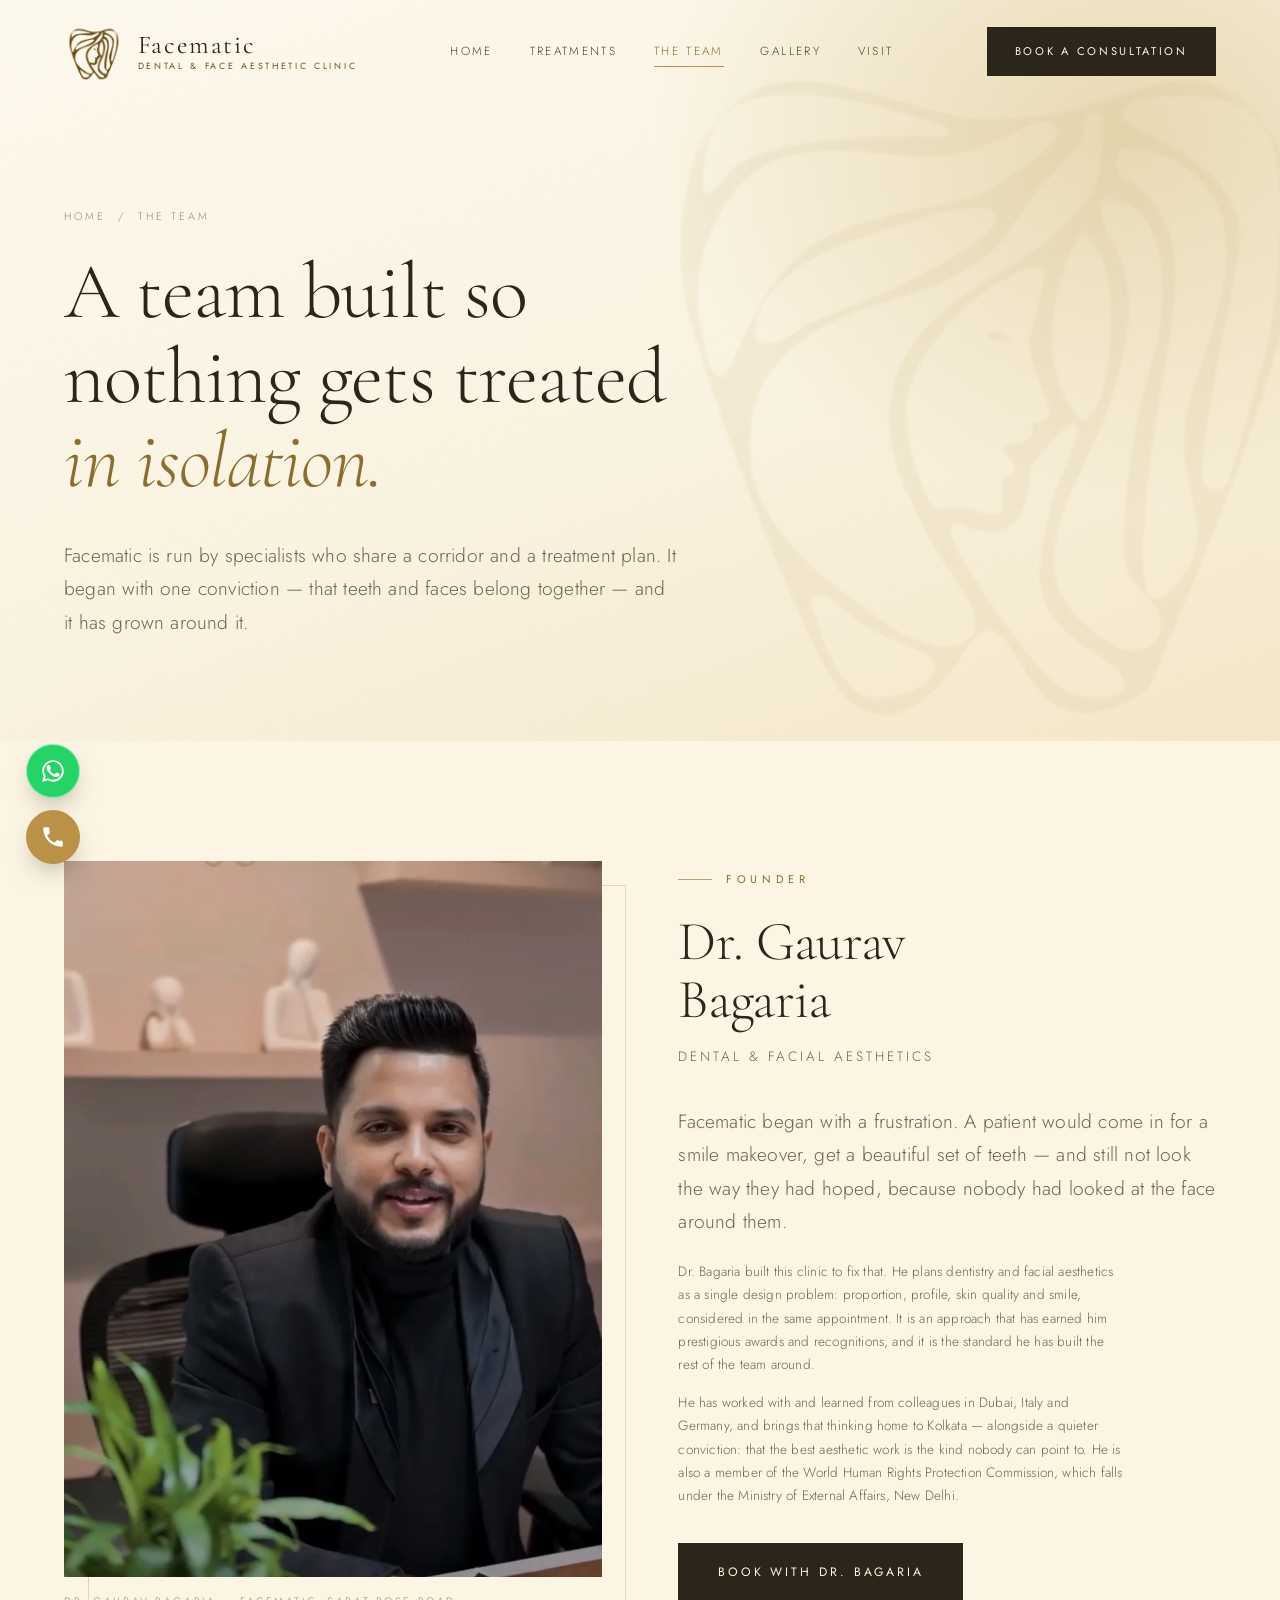
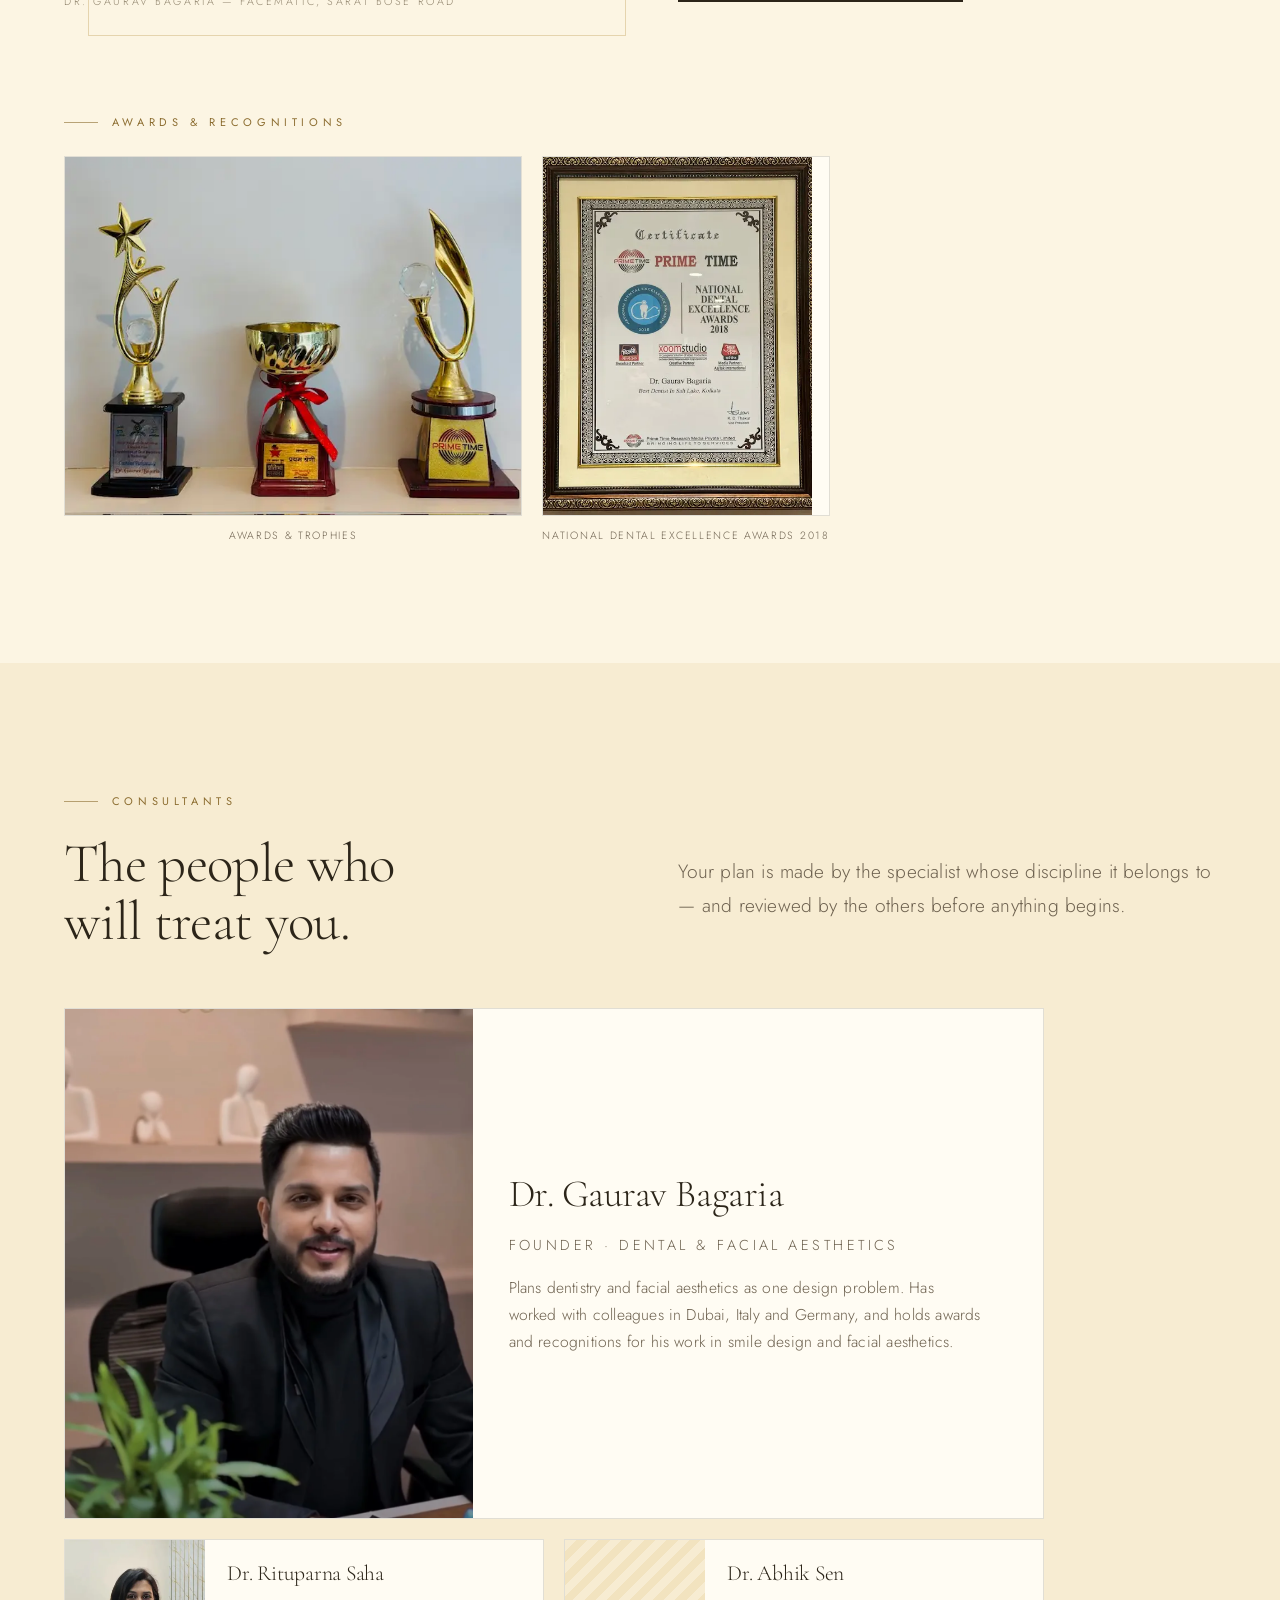
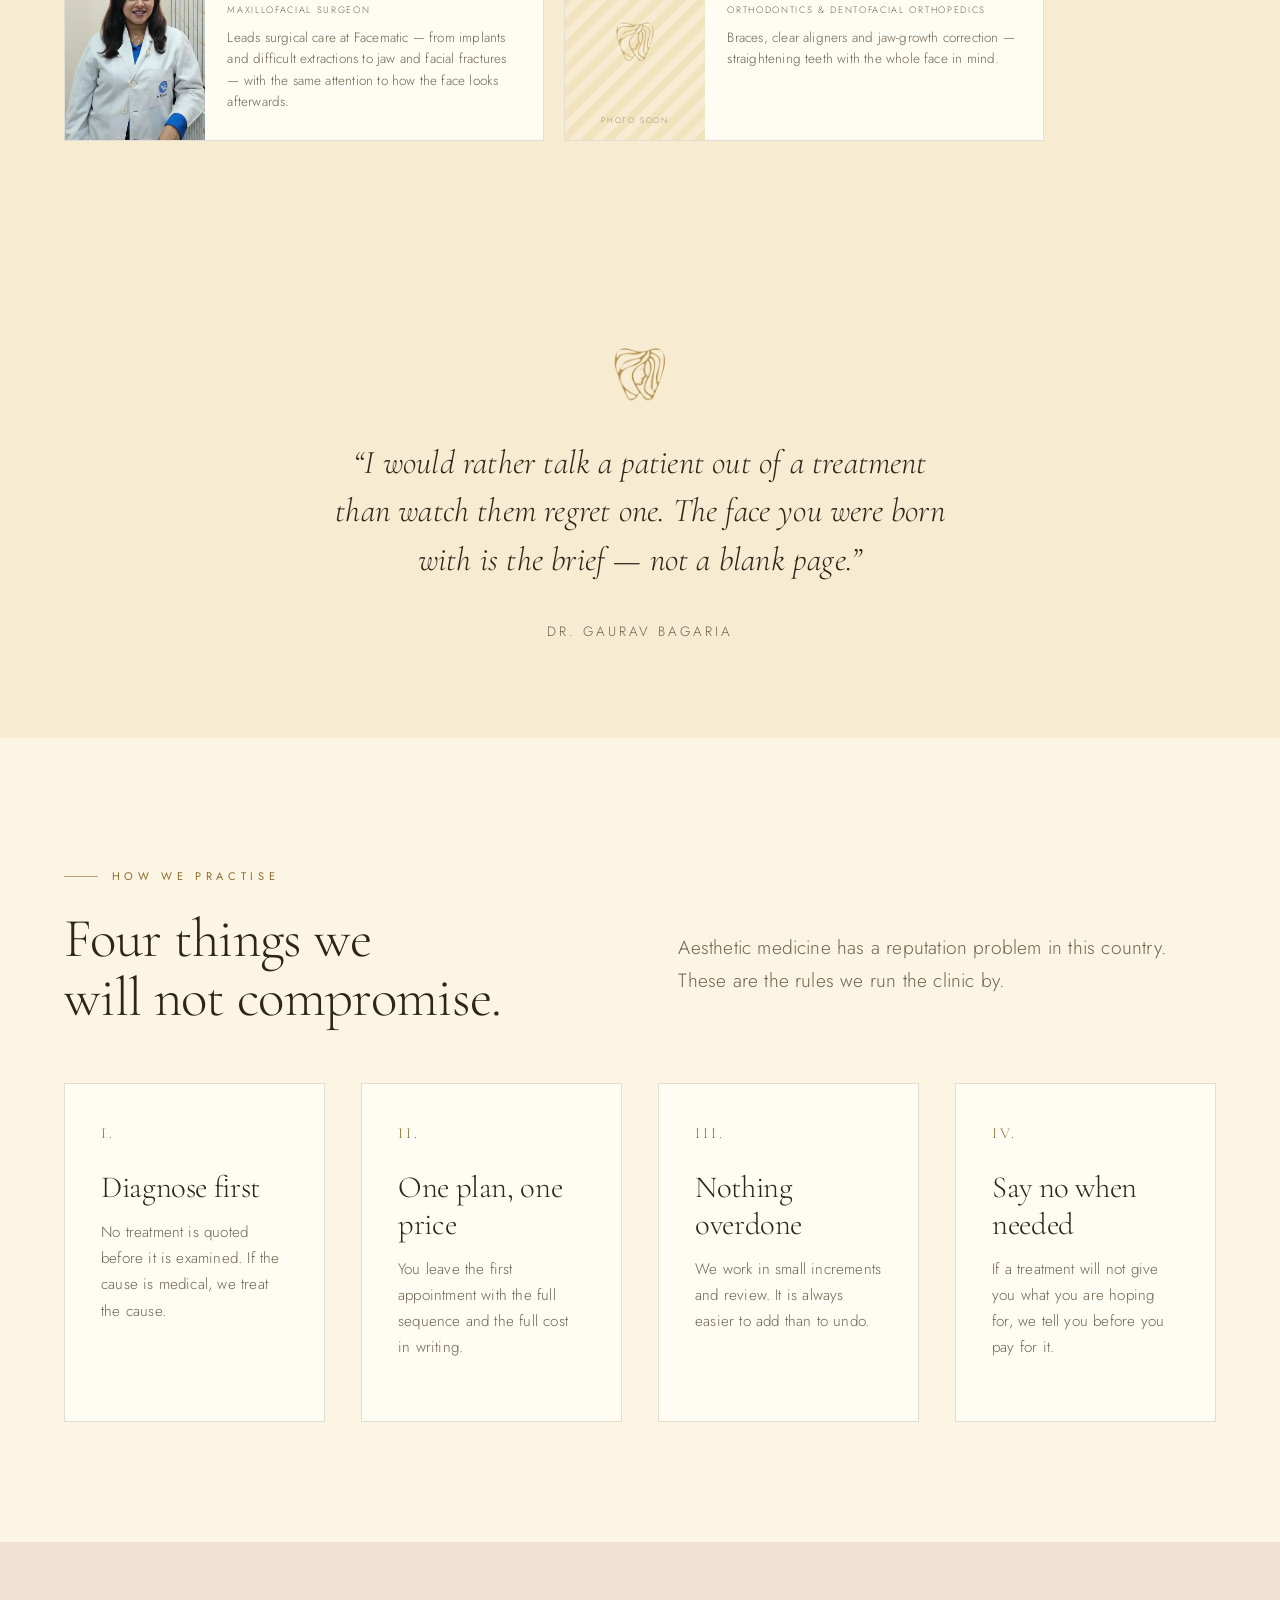
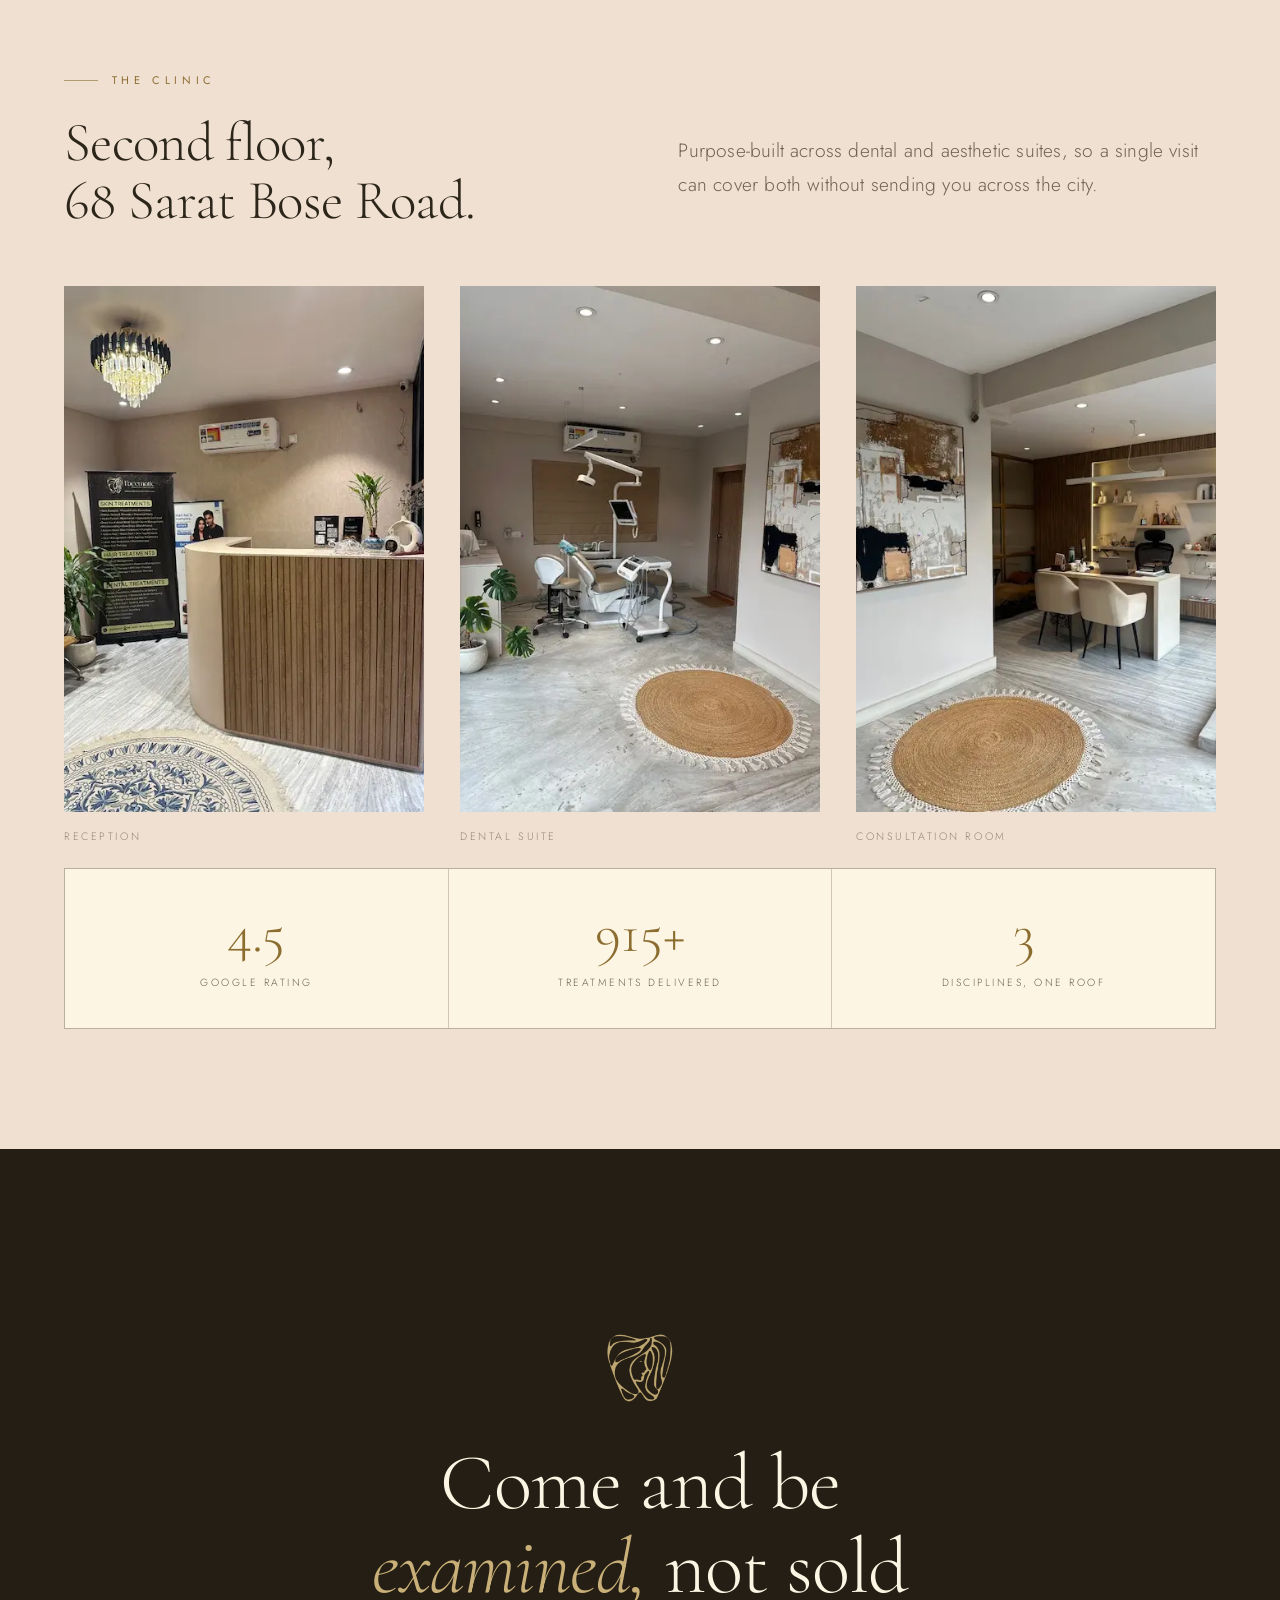
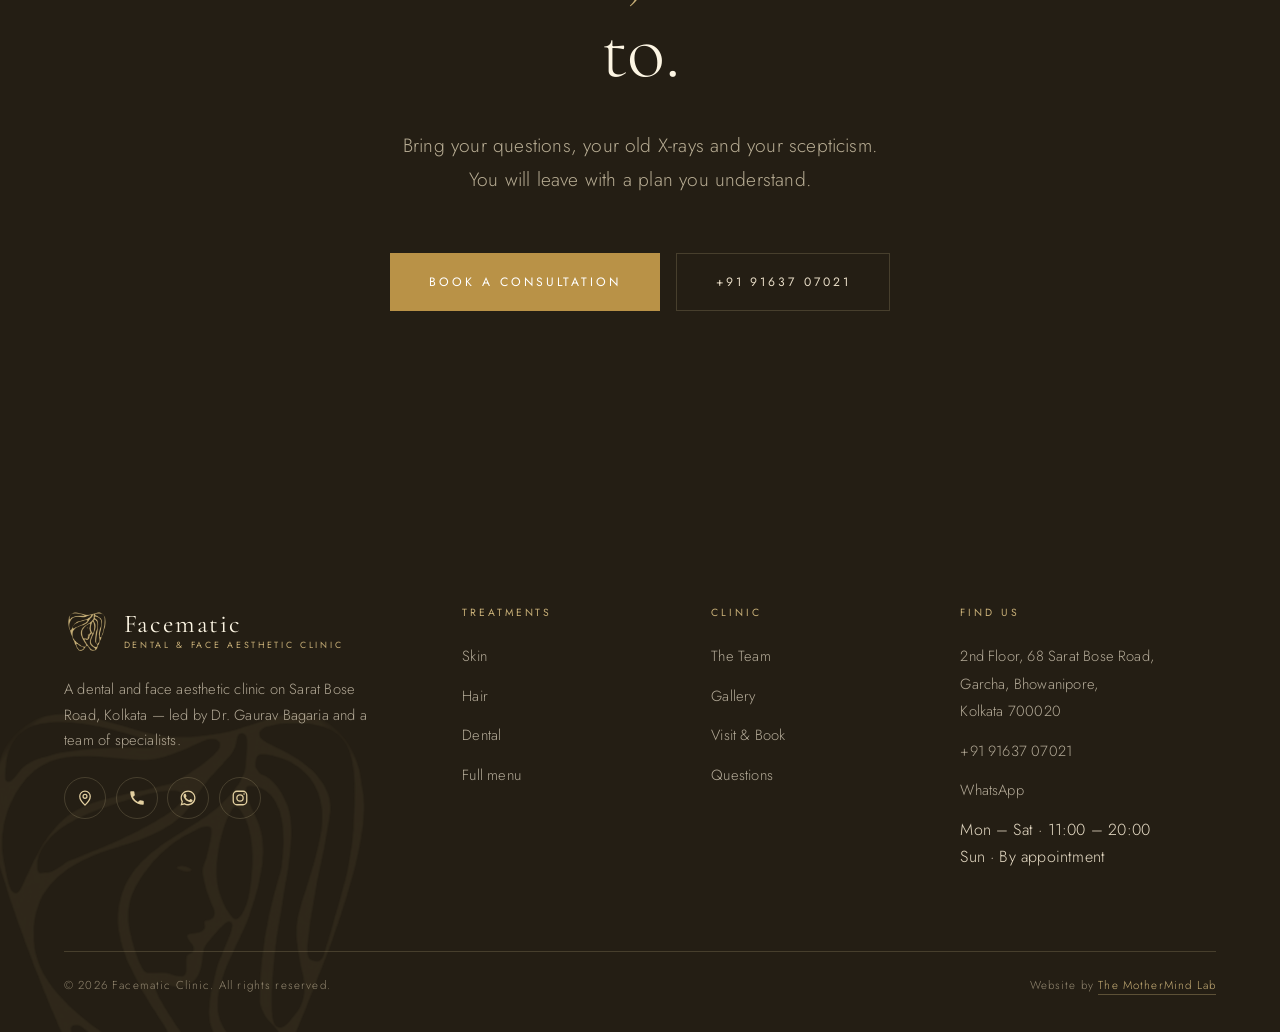
==== about.html @ ce3b79a7 "Team: Dr. Gaurav as lead card, smaller cards for Dr. Rituparna Saha and Dr. Abhik Sen Co-Authored-By" ====
<!DOCTYPE html>
<html lang="en">
<head>
<meta charset="utf-8">
<meta name="viewport" content="width=device-width, initial-scale=1">
<title>The Team — Dr. Gaurav Bagaria, Dr. Rituparna Saha &amp; Dr. Abhik Sen | Facematic, Kolkata</title>
<meta name="description" content="Meet the team behind Facematic — founder Dr. Gaurav Bagaria, maxillofacial surgeon Dr. Rituparna Saha and orthodontist Dr. Abhik Sen, delivering skin, hair and dental treatment on Sarat Bose Road, Kolkata.">
<link rel="canonical" href="https://facematic.in/about">
<meta property="og:type" content="website">
<meta property="og:site_name" content="Facematic">
<meta property="og:title" content="The Team — Dr. Gaurav Bagaria, Dr. Rituparna Saha &amp; Dr. Abhik Sen | Facematic, Kolkata">
<meta property="og:description" content="Meet the team behind Facematic — founder Dr. Gaurav Bagaria, maxillofacial surgeon Dr. Rituparna Saha and orthodontist Dr. Abhik Sen, delivering skin, hair and dental treatment on Sarat Bose Road, Kolkata.">
<meta property="og:url" content="https://facematic.in/about">
<meta property="og:image" content="https://facematic.in/assets/img/og-image.jpg">
<meta name="twitter:card" content="summary_large_image">
<link rel="icon" href="assets/img/mark-brand.png">
<link rel="stylesheet" href="assets/css/facematic.css?v=41">
</head>
<body>

<header class="hdr">
  <div class="wrap hdr-inner">
    <a class="brand" href="index.html">
      <img src="assets/img/mark-header.png" alt="Facematic logo">
      <span class="brand-txt">
        <span class="brand-name">Facematic</span>
        <span class="brand-sub">Dental &amp; Face Aesthetic Clinic</span>
      </span>
    </a>
    <nav class="nav">
      <a href="index.html">Home</a>
      <a href="treatments.html">Treatments</a>
      <a href="about.html" aria-current="page">The Team</a>
      <a href="gallery.html">Gallery</a>
      <a href="contact.html">Visit</a>
    </nav>
    <div class="hdr-cta">
      <a class="phone-link" href="tel:+919163707021">+91 91637 07021</a>
      <a class="btn btn-sm" href="contact.html">Book a consultation</a>
    </div>
    <button class="burger" aria-label="Open menu"><span></span><span></span><span></span></button>
  </div>
</header>

<div class="mobile-menu">
  <a href="index.html">Home</a>
  <a href="treatments.html">Treatments</a>
  <a href="about.html">The Team</a>
  <a href="gallery.html">Gallery</a>
      <a href="contact.html">Visit</a>
  <a class="btn btn-gold" href="tel:+919163707021">Call the clinic</a>
</div>

<!-- ============ PAGE HERO ============ -->
<section class="phero">
  <div class="hero-bg"></div>
  <img class="hero-mark" src="assets/img/mark-gold.png" alt="" style="opacity:.12">
  <div class="hero-grain"></div>
  <div class="wrap phero-inner">
    <p class="crumb"><a href="index.html">Home</a> &nbsp;/&nbsp; The Team</p>
    <h1>A team built so nothing gets treated <em>in isolation.</em></h1>
    <p class="lede mt4">
      Facematic is run by specialists who share a corridor and a treatment plan. It began with one
      conviction &mdash; that teeth and faces belong together &mdash; and it has grown around it.
    </p>
  </div>
</section>

<!-- ============ PORTRAIT + BIO ============ -->
<section class="section">
  <div class="wrap split" style="align-items:start">
    <div class="reveal">
      <div class="fig fig-frame">
        <img class="ratio-34" src="assets/img/dr-gaurav-bagaria.webp" alt="Dr. Gaurav Bagaria at Facematic Clinic, Kolkata">
        <p class="fig-cap">Dr. Gaurav Bagaria &mdash; Facematic, Sarat Bose Road</p>
      </div>
    </div>
    <div class="reveal d1">
      <p class="eyebrow">Founder</p>
      <h2 class="h2">Dr. Gaurav<br>Bagaria</h2>
      <p class="small caps gold" style="margin-top:1rem">Dental &amp; Facial Aesthetics</p>
      <p class="lede mt4">
        Facematic began with a frustration. A patient would come in for a smile makeover, get a
        beautiful set of teeth &mdash; and still not look the way they had hoped, because nobody had
        looked at the face around them.
      </p>
      <p class="small" style="max-width:56ch">
        Dr. Bagaria built this clinic to fix that. He plans dentistry and facial aesthetics as a
        single design problem: proportion, profile, skin quality and smile, considered in the same
        appointment. It is an approach that has earned him prestigious awards and recognitions, and
        it is the standard he has built the rest of the team around.
      </p>
      <p class="small" style="max-width:56ch">
        He has worked with and learned from colleagues in Dubai, Italy and Germany, and brings that
        thinking home to Kolkata &mdash; alongside a quieter conviction: that the best aesthetic work
        is the kind nobody can point to. He is also a member of the World Human Rights Protection
        Commission, which falls under the Ministry of External Affairs, New Delhi.
      </p>
      <div class="hero-actions" style="margin-top:var(--s4)">
        <a class="btn" href="contact.html">Book with Dr. Bagaria</a>
      </div>
    </div>
  </div>
  <!-- Awards: add a tile by copying a <figure class="award-tile"> below. -->
  <div class="wrap awards reveal">
    <p class="eyebrow">Awards &amp; recognitions</p>
    <div class="awards-row">
      <figure class="award-tile"><div class="award-img"><img src="assets/img/awards-trophies.webp" alt="Awards and trophies received by Dr. Gaurav Bagaria"></div><figcaption>Awards &amp; trophies</figcaption></figure>
      <figure class="award-tile"><div class="award-img"><img src="assets/img/award-certificate-2018.webp" alt="National Dental Excellence Awards 2018 certificate, Dr. Gaurav Bagaria"></div><figcaption>National Dental Excellence Awards 2018</figcaption></figure>
    </div>
  </div>
</section>


<!-- ============ THE TEAM ============ -->
<section class="section tint" id="team">
  <div class="wrap">
    <div class="split" style="align-items:end;margin-bottom:var(--s5)">
      <div class="reveal">
        <p class="eyebrow">Consultants</p>
        <h2 class="h2">The people who<br>will treat you.</h2>
      </div>
      <p class="lede reveal d1" style="padding-bottom:.5rem">
        Your plan is made by the specialist whose discipline it belongs to &mdash; and reviewed by
        the others before anything begins.
      </p>
    </div>

    <div class="team-v2">
      <article class="doc doc-lead reveal">
        <div class="doc-img"><img src="assets/img/dr-gaurav-bagaria.webp" alt="Dr. Gaurav Bagaria, founder of Facematic"></div>
        <div class="doc-body">
          <h3 class="h3">Dr. Gaurav Bagaria</h3>
          <p class="doc-role">Founder &middot; Dental &amp; Facial Aesthetics</p>
          <p>Plans dentistry and facial aesthetics as one design problem. Has worked with colleagues
             in Dubai, Italy and Germany, and holds awards and recognitions for his work in smile
             design and facial aesthetics.</p>
        </div>
      </article>
      <div class="team-sub">
        <article class="doc doc-sm reveal d1">
          <div class="doc-img"><img src="assets/img/dr-rituparna-saha.webp" alt="Dr. Rituparna Saha, Maxillofacial Surgeon at Facematic"></div>
          <div class="doc-body">
            <h3 class="h3">Dr. Rituparna Saha</h3>
            <p class="doc-role">Maxillofacial Surgeon</p>
            <p>Leads surgical care at Facematic &mdash; from implants and difficult extractions to jaw
             and facial fractures &mdash; with the same attention to how the face looks afterwards.</p>
          </div>
        </article>
        <!-- Dr. Abhik Sen: when his photo arrives, replace the mark image with it and remove "doc-sm-open". -->
        <article class="doc doc-sm doc-sm-open reveal d2">
          <div class="doc-img"><img src="assets/img/mark-goldeep.png" alt=""></div>
          <div class="doc-body">
            <h3 class="h3">Dr. Abhik Sen</h3>
            <p class="doc-role">Orthodontics &amp; Dentofacial Orthopedics</p>
            <p>Braces, clear aligners and jaw-growth correction &mdash; straightening teeth with
               the whole face in mind.</p>
          </div>
        </article>
      </div>
    </div>
  </div>
</section>

<!-- ============ PULL QUOTE ============ -->
<section class="section-sm tint">
  <div class="wrap-narrow center">
    <img src="assets/img/mark-goldeep.png" alt="" style="width:62px;margin:0 auto var(--s4);opacity:.85">
    <p class="quote reveal">
      &ldquo;I would rather talk a patient out of a treatment than watch them regret one. The face
      you were born with is the brief &mdash; not a blank page.&rdquo;
    </p>
    <p class="small caps gold mt4 reveal d1">Dr. Gaurav Bagaria</p>
  </div>
</section>

<!-- ============ PRINCIPLES ============ -->
<section class="section">
  <div class="wrap">
    <div class="split" style="align-items:end;margin-bottom:var(--s5)">
      <div class="reveal">
        <p class="eyebrow">How we practise</p>
        <h2 class="h2">Four things we<br>will not compromise.</h2>
      </div>
      <p class="lede reveal d1" style="padding-bottom:.5rem">
        Aesthetic medicine has a reputation problem in this country. These are the rules we run
        the clinic by.
      </p>
    </div>
    <div class="grid g4">
      <div class="card reveal">
        <span class="num">I.</span><h3 class="h3">Diagnose first</h3>
        <p>No treatment is quoted before it is examined. If the cause is medical, we treat the cause.</p>
      </div>
      <div class="card reveal d1">
        <span class="num">II.</span><h3 class="h3">One plan, one price</h3>
        <p>You leave the first appointment with the full sequence and the full cost in writing.</p>
      </div>
      <div class="card reveal d2">
        <span class="num">III.</span><h3 class="h3">Nothing overdone</h3>
        <p>We work in small increments and review. It is always easier to add than to undo.</p>
      </div>
      <div class="card reveal d3">
        <span class="num">IV.</span><h3 class="h3">Say no when needed</h3>
        <p>If a treatment will not give you what you are hoping for, we tell you before you pay for it.</p>
      </div>
    </div>
  </div>
</section>

<!-- ============ THE CLINIC ============ -->
<section class="section nude" id="clinic">
  <div class="wrap">
    <div class="split" style="align-items:end;margin-bottom:var(--s5)">
      <div class="reveal">
        <p class="eyebrow">The clinic</p>
        <h2 class="h2">Second floor,<br>68 Sarat Bose Road.</h2>
      </div>
      <p class="lede reveal d1" style="padding-bottom:.5rem">
        Purpose-built across dental and aesthetic suites, so a single visit can cover both without
        sending you across the city.
      </p>
    </div>
    <div class="grid g3">
      <div class="fig reveal"><img class="ratio-34" src="assets/img/reception-desk.webp" alt="Facematic reception desk"><p class="fig-cap">Reception</p></div>
      <div class="fig reveal d1"><img class="ratio-34" src="assets/img/dental-suite.webp" alt="Dental suite at Facematic"><p class="fig-cap">Dental suite</p></div>
      <div class="fig reveal d2"><img class="ratio-34" src="assets/img/consultation-room.webp" alt="Consultation room at Facematic"><p class="fig-cap">Consultation room</p></div>
    </div>

    <div class="stats stats-3 mt5 reveal">
      <div class="stat"><div class="n"><span data-count="4.9" data-dec="1">4.9</span></div><div class="l">Google rating</div></div>
      <div class="stat"><div class="n"><span data-count="1000" data-suffix="+">1000+</span></div><div class="l">Treatments delivered</div></div>
      <div class="stat"><div class="n"><span data-count="3">3</span></div><div class="l">Disciplines, one roof</div></div>
    </div>
  </div>
</section>

<!-- ============ CTA ============ -->
<section class="section-lg dark">
  <div class="wrap center">
    <img src="assets/img/mark-gold.png" alt="" style="width:80px;margin:0 auto var(--s4);opacity:.95">
    <h2 class="h1 reveal" style="max-width:15ch;margin-inline:auto">Come and be <em class="italic gold">examined,</em> not sold to.</h2>
    <p class="lede center mx-auto mt4 reveal d1" style="max-width:46ch">
      Bring your questions, your old X-rays and your scepticism. You will leave with a plan you
      understand.
    </p>
    <div class="hero-actions reveal d2" style="justify-content:center">
      <a class="btn btn-gold" href="contact.html">Book a consultation</a>
      <a class="btn btn-ghost" href="tel:+919163707021">+91 91637 07021</a>
    </div>
  </div>
</section>

<footer class="ftr">
  <img class="ftr-mark" src="assets/img/mark-gold.png" alt="">
  <div class="wrap">
    <div class="ftr-grid">
      <div>
        <div class="brand" style="margin-bottom:var(--s3)">
          <img src="assets/img/mark-gold.png" alt="" style="width:46px">
          <span class="brand-txt">
            <span class="brand-name">Facematic</span>
            <span class="brand-sub">Dental &amp; Face Aesthetic Clinic</span>
          </span>
        </div>
        <p style="color:rgba(231,220,198,.72);font-size:.92rem;max-width:34ch">
          A dental and face aesthetic clinic on Sarat Bose Road, Kolkata &mdash; led by
          Dr. Gaurav Bagaria and a team of specialists.
        </p>
        <div class="ftr-social">
          <a href="https://maps.google.com/?q=Facematic,+68+Sarat+Bose+Road,+Kolkata" target="_blank" rel="noopener" aria-label="Find Facematic on Google Maps"><svg viewBox="0 0 24 24" fill="none" stroke="currentColor" stroke-width="1.7" aria-hidden="true"><path d="M12 21.5s7-6.1 7-11.7a7 7 0 1 0-14 0c0 5.6 7 11.7 7 11.7z"/><circle cx="12" cy="9.8" r="2.6"/></svg></a>
          <a href="tel:+919163707021" aria-label="Call Facematic"><svg viewBox="0 0 24 24" fill="currentColor" aria-hidden="true"><path d="M6.62 10.79a15.5 15.5 0 0 0 6.59 6.59l2.2-2.2a1 1 0 0 1 1.03-.24c1.12.37 2.33.57 3.56.57a1 1 0 0 1 1 1V20a1 1 0 0 1-1 1C10.4 21 3 13.6 3 4a1 1 0 0 1 1-1h3.5a1 1 0 0 1 1 1c0 1.24.2 2.44.57 3.56a1 1 0 0 1-.25 1.03l-2.2 2.2z"/></svg></a>
          <a href="https://wa.me/919163707021" target="_blank" rel="noopener" aria-label="WhatsApp Facematic"><svg viewBox="0 0 24 24" fill="currentColor" aria-hidden="true"><path d="M12.04 2C6.58 2 2.13 6.45 2.13 11.91c0 1.75.46 3.46 1.32 4.96L2 22l5.25-1.38a9.87 9.87 0 0 0 4.79 1.22h.01c5.46 0 9.91-4.45 9.91-9.91S17.5 2 12.04 2zm0 18.02h-.01a8.2 8.2 0 0 1-4.19-1.15l-.3-.18-3.12.82.83-3.04-.2-.31a8.19 8.19 0 0 1-1.26-4.37c0-4.54 3.7-8.23 8.25-8.23a8.23 8.23 0 0 1 8.24 8.24c0 4.54-3.7 8.22-8.24 8.22z"/><path d="M17.47 14.38c-.3-.15-1.75-.86-2.02-.96-.27-.1-.47-.15-.67.15-.2.3-.77.96-.94 1.16-.17.2-.35.22-.65.07-.3-.15-1.25-.46-2.38-1.47-.88-.78-1.47-1.75-1.65-2.05-.17-.3-.02-.46.13-.61.13-.13.3-.35.45-.52.15-.17.2-.3.3-.5.1-.2.05-.37-.02-.52-.08-.15-.67-1.6-.92-2.2-.24-.58-.48-.5-.67-.51h-.57c-.2 0-.52.07-.79.37-.27.3-1.04 1.01-1.04 2.47s1.07 2.86 1.22 3.06c.15.2 2.1 3.2 5.08 4.49.71.3 1.26.49 1.69.63.71.22 1.36.19 1.87.12.57-.09 1.75-.72 2-1.41.25-.69.25-1.28.17-1.41-.07-.13-.27-.2-.57-.35z"/></svg></a>
          <a href="https://www.instagram.com/facematicclinicindia/" target="_blank" rel="noopener" aria-label="Facematic on Instagram"><svg viewBox="0 0 24 24" fill="none" stroke="currentColor" stroke-width="1.7" aria-hidden="true"><rect x="3" y="3" width="18" height="18" rx="5"/><circle cx="12" cy="12" r="4.2"/><circle cx="17.4" cy="6.6" r="1.1" fill="currentColor" stroke="none"/></svg></a>
        </div>
      </div>
      <div>
        <h4>Treatments</h4>
        <ul><li><a href="treatments.html#skin">Skin</a></li><li><a href="treatments.html#hair">Hair</a></li><li><a href="treatments.html#dental">Dental</a></li><li><a href="treatments.html">Full menu</a></li></ul>
      </div>
      <div>
        <h4>Clinic</h4>
        <ul><li><a href="about.html">The Team</a></li><li><a href="gallery.html">Gallery</a></li><li><a href="contact.html">Visit &amp; Book</a></li><li><a href="contact.html#faq">Questions</a></li></ul>
      </div>
      <div>
        <h4>Find us</h4>
        <ul>
          <li><a href="https://maps.google.com/?q=Facematic,+68+Sarat+Bose+Road,+Kolkata" target="_blank" rel="noopener">2nd Floor, 68 Sarat Bose Road,<br>Garcha, Bhowanipore,<br>Kolkata 700020</a></li>
          <li><a href="tel:+919163707021">+91 91637 07021</a></li>
          <li><a href="https://wa.me/919163707021" target="_blank" rel="noopener">WhatsApp</a></li>
          <li>Mon &ndash; Sat &middot; 11:00 &ndash; 20:00<br>Sun &middot; By appointment</li>
        </ul>
      </div>
    </div>
    <div class="ftr-bot">
      <span>&copy; 2026 Facematic Clinic. All rights reserved.</span>
      <span>Website by <a class="credit" href="https://wa.me/919799780007" target="_blank" rel="noopener" title="WhatsApp +91 97997 80007">The MotherMind Lab</a></span>
    </div>
  </div>
</footer>

<div class="floatbar">
  <a class="fb-wa" href="https://wa.me/919163707021" target="_blank" rel="noopener" aria-label="WhatsApp Facematic" data-label="WhatsApp">
    <span class="pulse"></span>
    <svg viewBox="0 0 24 24" fill="currentColor" aria-hidden="true"><path d="M12.04 2C6.58 2 2.13 6.45 2.13 11.91c0 1.75.46 3.46 1.32 4.96L2 22l5.25-1.38a9.87 9.87 0 0 0 4.79 1.22h.01c5.46 0 9.91-4.45 9.91-9.91S17.5 2 12.04 2zm0 18.02h-.01a8.2 8.2 0 0 1-4.19-1.15l-.3-.18-3.12.82.83-3.04-.2-.31a8.19 8.19 0 0 1-1.26-4.37c0-4.54 3.7-8.23 8.25-8.23a8.23 8.23 0 0 1 8.24 8.24c0 4.54-3.7 8.22-8.24 8.22z"/><path d="M17.47 14.38c-.3-.15-1.75-.86-2.02-.96-.27-.1-.47-.15-.67.15-.2.3-.77.96-.94 1.16-.17.2-.35.22-.65.07-.3-.15-1.25-.46-2.38-1.47-.88-.78-1.47-1.75-1.65-2.05-.17-.3-.02-.46.13-.61.13-.13.3-.35.45-.52.15-.17.2-.3.3-.5.1-.2.05-.37-.02-.52-.08-.15-.67-1.6-.92-2.2-.24-.58-.48-.5-.67-.51h-.57c-.2 0-.52.07-.79.37-.27.3-1.04 1.01-1.04 2.47s1.07 2.86 1.22 3.06c.15.2 2.1 3.2 5.08 4.49.71.3 1.26.49 1.69.63.71.22 1.36.19 1.87.12.57-.09 1.75-.72 2-1.41.25-.69.25-1.28.17-1.41-.07-.13-.27-.2-.57-.35z"/></svg>
  </a>
  <a class="fb-call" href="tel:+919163707021" aria-label="Call Facematic" data-label="Call">
    <svg viewBox="0 0 24 24" fill="currentColor" aria-hidden="true"><path d="M6.62 10.79a15.5 15.5 0 0 0 6.59 6.59l2.2-2.2a1 1 0 0 1 1.03-.24c1.12.37 2.33.57 3.56.57a1 1 0 0 1 1 1V20a1 1 0 0 1-1 1C10.4 21 3 13.6 3 4a1 1 0 0 1 1-1h3.5a1 1 0 0 1 1 1c0 1.24.2 2.44.57 3.56a1 1 0 0 1-.25 1.03l-2.2 2.2z"/></svg>
  </a>
</div>

<div class="callbar">
  <a href="tel:+919163707021">Call</a>
  <a href="https://wa.me/919163707021" target="_blank" rel="noopener">WhatsApp</a>
</div>

<script src="assets/js/facematic.js?v=41"></script>
</body>
</html>
---- assets/css/facematic.css ----
@import url('https://fonts.googleapis.com/css2?family=Cormorant+Garamond:ital,wght@0,300;0,400;0,500;0,600;1,300;1,400&family=Jost:wght@200;300;400;500&display=swap');

/* ==========================================================================
   FACEMATIC — DESIGN SYSTEM  v1.0
   Dental & Face Aesthetic Clinic · Dr. Gaurav Bagaria · Kolkata
   Base: warm butter · Accent: champagne gold · Ink: espresso
   ========================================================================== */

/* ---------- 1. TOKENS ---------- */
:root{
  /* Surface — butter family */
  --butter:      #FCF5E3;   /* page base            */
  --butter-2:    #F7ECD2;   /* alternating band     */
  --butter-3:    #F2E3BF;   /* deeper band / hover  */
  --cream:       #FFFCF3;   /* cards, raised        */
  --nude:        #EFE0D2;   /* warm neutral band    */

  /* Ink — warm espresso, never pure black */
  --ink:         #2C2519;
  --ink-2:       #4A4030;
  --espresso:    #241E14;   /* deep band / footer   */
  --espresso-2:  #2F2718;

  /* Accent — champagne gold from the logo */
  --gold:        #B99247;
  --gold-2:      #C9B078;
  --gold-3:      #E2CFA0;
  --gold-deep:   #8C6D30;

  /* Support */
  --slate:       #6E6250;
  --slate-2:     #948871;
  --line:        rgba(44,37,25,.14);
  --line-gold:   rgba(185,146,71,.34);
  --line-dark:   rgba(226,207,160,.18);

  /* Type */
  --serif: "Cormorant Garamond", "Times New Roman", Georgia, serif;
  --sans:  "Jost", "Avenir Next", "Segoe UI", system-ui, sans-serif;

  --t-hero:    clamp(3.2rem, 9vw, 8.2rem);
  --t-h1:      clamp(2.6rem, 6.2vw, 5.2rem);
  --t-h2:      clamp(2rem, 4.3vw, 3.6rem);
  --t-h3:      clamp(1.45rem, 2.4vw, 2rem);
  --t-lede:    clamp(1.05rem, 1.5vw, 1.3rem);
  --t-small:   .845rem;
  --t-eyebrow: .69rem;

  /* Space */
  --s1:.5rem; --s2:1rem; --s3:1.5rem; --s4:2.25rem; --s5:3.5rem;
  --s6:5rem;  --s7:7.5rem; --s8:11rem;
  --gutter: clamp(1.25rem, 5vw, 5.5rem);
  --maxw: 1320px;
  --maxw-narrow: 760px;

  /* Motion */
  --ease: cubic-bezier(.22,.61,.36,1);
  --slow: .8s var(--ease);
  --med:  .45s var(--ease);
}

/* ---------- 2. RESET / BASE ---------- */
*,*::before,*::after{box-sizing:border-box;}
html{scroll-behavior:smooth;-webkit-text-size-adjust:100%;}
body{
  margin:0;background:var(--butter);color:var(--ink);
  font-family:var(--sans);font-weight:300;font-size:1rem;
  line-height:1.72;letter-spacing:.012em;
  -webkit-font-smoothing:antialiased;overflow-x:hidden;
}
img{max-width:100%;display:block;}
a{color:inherit;text-decoration:none;}
button{font:inherit;color:inherit;background:none;border:0;cursor:pointer;}
h1,h2,h3,h4{font-family:var(--serif);font-weight:300;line-height:1.06;letter-spacing:-.012em;margin:0;}
p{margin:0 0 1.1em;}
::selection{background:var(--gold-2);color:var(--espresso);}

/* ---------- 3. LAYOUT ---------- */
.wrap{max-width:var(--maxw);margin-inline:auto;padding-inline:var(--gutter);}
.wrap-narrow{max-width:var(--maxw-narrow);margin-inline:auto;padding-inline:var(--gutter);}
.section{padding-block:var(--s7);}
.section-sm{padding-block:var(--s6);}
.section-lg{padding-block:var(--s8);}
.tint{background:var(--butter-2);}
.deep{background:var(--butter-3);}
.nude{background:var(--nude);}
.cream{background:var(--cream);}
.dark{background:var(--espresso);color:#E7DCC6;}
.dark h1,.dark h2,.dark h3{color:var(--butter);}
.grid{display:grid;gap:var(--s4);}
.g2{grid-template-columns:repeat(2,1fr);}
.g3{grid-template-columns:repeat(3,1fr);}
.g4{grid-template-columns:repeat(4,1fr);}
.center{text-align:center;}
.mx-auto{margin-inline:auto;}
.mt3{margin-top:var(--s3);} .mt4{margin-top:var(--s4);} .mt5{margin-top:var(--s5);}
.mb4{margin-bottom:var(--s4);} .mb5{margin-bottom:var(--s5);}

/* ---------- 4. TYPE COMPONENTS ---------- */
.eyebrow{
  font-family:var(--sans);font-size:var(--t-eyebrow);font-weight:400;
  letter-spacing:.42em;text-transform:uppercase;color:var(--gold-deep);
  display:inline-flex;align-items:center;gap:.85rem;margin:0 0 var(--s3);
}
.dark .eyebrow{color:var(--gold-2);}
.eyebrow::before{content:"";width:34px;height:1px;background:currentColor;opacity:.6;}
.eyebrow.solo::before{display:none;}
.display{font-size:var(--t-hero);}
.h1{font-size:var(--t-h1);} .h2{font-size:var(--t-h2);} .h3{font-size:var(--t-h3);line-height:1.2;}
.lede{font-size:var(--t-lede);line-height:1.75;color:var(--slate);font-weight:300;max-width:56ch;}
.dark .lede{color:#B7AC93;}
.italic{font-style:italic;}
.gold{color:var(--gold-deep);}
.dark .gold{color:var(--gold-2);}
.small{font-size:var(--t-small);color:var(--slate);}
.caps{text-transform:uppercase;letter-spacing:.22em;font-size:var(--t-small);}
.rule{height:1px;background:var(--line);border:0;margin:0;}
.dark .rule{background:var(--line-dark);}

/* ---------- 5. BUTTONS ---------- */
.btn{
  display:inline-flex;align-items:center;justify-content:center;gap:.7rem;
  font-family:var(--sans);font-size:.76rem;font-weight:400;
  letter-spacing:.24em;text-transform:uppercase;
  padding:1.12rem 2.4rem;border:1px solid var(--ink);
  background:var(--ink);color:var(--butter);
  transition:background var(--med),color var(--med),border-color var(--med),transform var(--med);
  white-space:nowrap;
}
.btn:hover{background:var(--gold-deep);border-color:var(--gold-deep);color:var(--cream);transform:translateY(-2px);}
.btn-gold{background:var(--gold);border-color:var(--gold);color:#fff;}
.btn-gold:hover{background:var(--gold-deep);border-color:var(--gold-deep);color:#fff;}
.btn-ghost{background:transparent;color:var(--ink);border-color:var(--line);}
.btn-ghost:hover{background:var(--ink);color:var(--butter);border-color:var(--ink);}
.dark .btn-ghost{color:#E7DCC6;border-color:var(--line-dark);}
.dark .btn-ghost:hover{background:var(--gold-2);color:var(--espresso);border-color:var(--gold-2);}
.btn-sm{padding:.85rem 1.7rem;font-size:.7rem;}
.link-u{
  display:inline-flex;align-items:center;gap:.6rem;font-size:.74rem;
  letter-spacing:.22em;text-transform:uppercase;padding-bottom:.45rem;
  border-bottom:1px solid var(--line-gold);color:var(--gold-deep);
  transition:gap var(--med),border-color var(--med);
}
.dark .link-u{color:var(--gold-2);border-color:var(--line-dark);}
.link-u:hover{gap:1.1rem;border-color:currentColor;}
.link-u .arw{transition:transform var(--med);}
.link-u:hover .arw{transform:translateX(3px);}

/* ---------- 6. HEADER ---------- */
.hdr{
  position:fixed;inset:0 0 auto 0;z-index:100;
  transition:background var(--med),border-color var(--med),padding var(--med),box-shadow var(--med);
  border-bottom:1px solid transparent;padding-block:1.35rem;
}
.hdr.on{
  background:rgba(252,245,227,.92);backdrop-filter:blur(16px) saturate(1.2);
  border-color:var(--line);padding-block:.8rem;box-shadow:0 12px 30px -26px rgba(44,37,25,.5);
}
.hdr-inner{display:flex;align-items:center;justify-content:space-between;gap:var(--s3);}
.brand{display:flex;align-items:center;gap:.85rem;}
.brand img{width:46px;height:46px;transition:width var(--med),height var(--med);}
.hdr .brand img{width:60px;height:60px;}
.hdr.on .brand img{width:48px;height:48px;}
.brand-txt{line-height:1;}
.brand-name{font-family:var(--serif);font-size:1.6rem;font-weight:400;letter-spacing:.07em;color:var(--ink);display:block;}
.brand-sub{font-size:.56rem;letter-spacing:.3em;text-transform:uppercase;color:#6E501C;font-weight:400;display:block;margin-top:.32rem;}
.brand-txt,.nav a,.phone-link,.hdr-cta .btn{white-space:nowrap;}
/* larger logo needs room: drop the header phone (floating Call button covers it), then go to burger */
@media(max-width:1440px){.hdr-cta .phone-link{display:none;}}
@media(max-width:1200px){
  .hdr .nav{display:none;}
  .hdr .burger{display:block;}
  .hdr .hdr-cta{gap:1.4rem;margin-left:auto;margin-right:1.4rem;}
}
@media(max-width:860px){.hdr .hdr-cta{margin-right:0;}}
.nav{display:flex;align-items:center;gap:2.3rem;}
.nav a{
  font-size:.735rem;letter-spacing:.2em;text-transform:uppercase;
  color:var(--ink-2);position:relative;padding-block:.3rem;transition:color var(--med);
}
.nav a::after{content:"";position:absolute;left:0;bottom:0;width:0;height:1px;background:var(--gold);transition:width var(--med);}
.nav a:hover,.nav a[aria-current="page"]{color:var(--gold-deep);}
.nav a:hover::after,.nav a[aria-current="page"]::after{width:100%;}
.hdr-cta{display:flex;align-items:center;gap:1.2rem;}
.phone-link{font-size:.75rem;letter-spacing:.14em;color:var(--gold-deep);display:inline-flex;align-items:center;gap:.5rem;}
.phone-link:hover{color:var(--ink);}
.burger{display:none;width:30px;height:18px;position:relative;z-index:101;}
.burger span{position:absolute;left:0;right:0;height:1px;background:var(--ink);transition:transform var(--med),opacity var(--med),background var(--med);}
.burger span:nth-child(1){top:0;} .burger span:nth-child(2){top:8px;} .burger span:nth-child(3){top:16px;}
body.menu-open .burger span:nth-child(1){transform:translateY(8px) rotate(45deg);}
body.menu-open .burger span:nth-child(2){opacity:0;}
body.menu-open .burger span:nth-child(3){transform:translateY(-8px) rotate(-45deg);}
.mobile-menu{
  position:fixed;inset:0;z-index:99;background:var(--butter);
  display:flex;flex-direction:column;justify-content:center;align-items:center;gap:.3rem;
  opacity:0;pointer-events:none;transition:opacity var(--med);
}
body.menu-open .mobile-menu{opacity:1;pointer-events:auto;}
.mobile-menu a{font-family:var(--serif);font-size:2.3rem;color:var(--ink);padding:.3rem;}
.mobile-menu a:hover{color:var(--gold-deep);}
.mobile-menu .btn{margin-top:var(--s4);width:auto;}

/* ---------- 7. HERO ---------- */
.hero{
  position:relative;min-height:100svh;display:flex;align-items:center;
  overflow:hidden;padding-block:9.5rem 5rem;
}
.hero-bg{
  position:absolute;inset:0;
  background:
    radial-gradient(ellipse 65% 60% at 82% 8%,  rgba(226,207,160,.75), transparent 62%),
    radial-gradient(ellipse 55% 55% at 6% 96%,  rgba(239,224,210,.8),  transparent 60%),
    linear-gradient(168deg,#FFFBEF 0%,#FCF5E3 42%,#F5E7C6 100%);
}
.hero-mark{
  position:absolute;right:-7%;top:50%;transform:translateY(-50%);
  width:min(62vw,760px);opacity:.16;pointer-events:none;
}
.hero-grain{
  position:absolute;inset:0;opacity:.34;pointer-events:none;mix-blend-mode:multiply;
  background-image:url("data:image/svg+xml,%3Csvg xmlns='http://www.w3.org/2000/svg' width='180' height='180'%3E%3Cfilter id='n'%3E%3CfeTurbulence type='fractalNoise' baseFrequency='.85' numOctaves='3'/%3E%3C/filter%3E%3Crect width='180' height='180' filter='url(%23n)' opacity='.22'/%3E%3C/svg%3E");
}
.hero-inner{position:relative;z-index:2;width:100%;}
.hero h1{font-size:var(--t-hero);line-height:.95;letter-spacing:-.028em;max-width:15ch;}
.hero h1 em{font-style:italic;color:var(--gold-deep);font-weight:300;}
.hero .lede{margin-top:var(--s4);max-width:44ch;}
.hero-actions{display:flex;flex-wrap:wrap;gap:1rem;margin-top:var(--s5);}
.hero-meta{
  position:absolute;left:var(--gutter);right:var(--gutter);bottom:2.4rem;z-index:2;
  display:flex;justify-content:space-between;align-items:flex-end;gap:var(--s3);
  border-top:1px solid var(--line);padding-top:1.4rem;
}
.hero-meta span{font-size:.7rem;letter-spacing:.22em;text-transform:uppercase;color:var(--slate);}
.stars{color:var(--gold);letter-spacing:.15em;}

/* inner-page hero */
.phero{position:relative;padding:calc(var(--s8) + 2rem) 0 var(--s6);overflow:hidden;}
.phero .hero-bg{background:
  radial-gradient(ellipse 60% 80% at 88% 18%, rgba(226,207,160,.7), transparent 62%),
  linear-gradient(160deg,#FFFBEF,#FCF5E3 55%,#F6E9CB);}
.phero-inner{position:relative;z-index:2;}
.phero h1{font-size:var(--t-h1);max-width:17ch;}
.phero h1 em{font-style:italic;color:var(--gold-deep);}
.crumb{font-size:.67rem;letter-spacing:.28em;text-transform:uppercase;color:var(--slate-2);margin-bottom:var(--s3);}
.crumb a:hover{color:var(--gold-deep);}

/* ---------- 8. CARDS ---------- */
.card{
  background:var(--cream);border:1px solid var(--line);padding:var(--s4);
  transition:transform var(--med),box-shadow var(--med),border-color var(--med);
  height:100%;display:flex;flex-direction:column;
}
.card:hover{transform:translateY(-5px);box-shadow:0 24px 50px -30px rgba(44,37,25,.42);border-color:var(--line-gold);}
.dark .card{background:var(--espresso-2);border-color:var(--line-dark);}
.card .num{font-family:var(--serif);font-size:.95rem;letter-spacing:.2em;color:var(--gold-deep);margin-bottom:var(--s3);display:block;}
.card h3{margin-bottom:.75rem;}
.card p{color:var(--slate);font-size:.95rem;margin-bottom:var(--s3);}
.dark .card p{color:#B7AC93;}
.card .link-u{margin-top:auto;align-self:flex-start;}

.pillar{position:relative;overflow:hidden;background:var(--nude);min-height:460px;display:flex;}
.pillar img{position:absolute;inset:0;width:100%;height:100%;object-fit:cover;transition:transform 1.1s var(--ease);}
.pillar:hover img{transform:scale(1.06);}
.pillar-body{
  position:relative;z-index:2;margin-top:auto;padding:var(--s4);width:100%;
  background:linear-gradient(to top,rgba(36,30,20,.94) 14%,rgba(36,30,20,.68) 58%,transparent);
}
.pillar h3{color:var(--butter);margin-bottom:.5rem;}
.pillar p{color:rgba(231,220,198,.82);font-size:.92rem;margin-bottom:1.1rem;}
.pillar .link-u{color:var(--gold-3);border-color:rgba(226,207,160,.3);}

/* pillar with full photo background — text always sits on a dark scrim */
.pillar{min-height:680px;}
.pillar img{object-position:center top;}
.pillar::after{content:"";position:absolute;inset:0;z-index:1;pointer-events:none;
  background:linear-gradient(to top,rgba(36,30,20,.5),rgba(36,30,20,0) 50%);}
.pillar-body{padding:4.5rem var(--s4) var(--s4);
  background:linear-gradient(to top,rgba(36,30,20,.95) 0%,rgba(36,30,20,.86) 48%,rgba(36,30,20,.55) 78%,rgba(36,30,20,0) 100%);}
.pillar .num{display:block;font-family:var(--serif);font-size:.95rem;letter-spacing:.2em;color:var(--gold-3);margin-bottom:.7rem;
  text-shadow:0 1px 10px rgba(0,0,0,.5);}
.pillar h3{text-shadow:0 1px 16px rgba(0,0,0,.55);}
.pillar p{color:rgba(247,240,226,.94);font-size:.92rem;line-height:1.62;text-shadow:0 1px 10px rgba(0,0,0,.45);}
.pillar .chips{gap:.4rem;margin-bottom:var(--s3) !important;}
.pillar .chip{font-size:.68rem;padding:.32rem .8rem;background:rgba(36,30,20,.35);border-color:rgba(226,207,160,.42);color:#F3EAD6;}
.pillar .chip:hover{background:rgba(36,30,20,.55);border-color:var(--gold-3);color:#fff;}
@media(max-width:860px){.pillar{min-height:600px;}}

/* ---------- 9. TREATMENT LIST ---------- */
.tlist{border-top:1px solid var(--line);}
.dark .tlist{border-color:var(--line-dark);}
.titem{
  display:grid;grid-template-columns:4.5rem 1fr auto;gap:var(--s3);align-items:baseline;
  padding:1.5rem 0;border-bottom:1px solid var(--line);
  transition:padding-left var(--med),background var(--med);
}
.dark .titem{border-color:var(--line-dark);}
.titem:hover{padding-left:1.1rem;background:linear-gradient(90deg,rgba(242,227,191,.65),transparent 70%);}
.dark .titem:hover{background:linear-gradient(90deg,rgba(226,207,160,.09),transparent 70%);}
.titem .idx{font-family:var(--serif);font-size:.9rem;color:var(--gold-deep);letter-spacing:.14em;}
.dark .titem .idx{color:var(--gold-2);}
.titem .nm{display:block;font-family:var(--serif);font-size:clamp(1.25rem,2vw,1.68rem);font-weight:300;line-height:1.25;}
.titem .ds{display:block;font-size:.86rem;color:var(--slate);max-width:62ch;margin-top:.3rem;line-height:1.6;}
.dark .titem .ds{color:var(--slate-2);}
.titem .tag{font-size:.63rem;letter-spacing:.2em;text-transform:uppercase;color:var(--slate-2);white-space:nowrap;}

.pills{display:flex;flex-wrap:wrap;gap:.6rem;}
.pill{
  font-size:.7rem;letter-spacing:.2em;text-transform:uppercase;
  padding:.75rem 1.5rem;border:1px solid var(--line);border-radius:999px;
  transition:all var(--med);color:var(--slate);background:transparent;
}
.pill:hover{border-color:var(--gold);color:var(--gold-deep);}
.pill.active{background:var(--ink);border-color:var(--ink);color:var(--butter);}
.chips{display:flex;flex-wrap:wrap;gap:.5rem;margin-top:var(--s2);}
.chip{
  font-size:.75rem;letter-spacing:.05em;padding:.45rem 1rem;
  border:1px solid var(--line);border-radius:999px;color:var(--slate);
  background:var(--cream);transition:all var(--med);
}
.chip:hover{border-color:var(--gold);color:var(--ink);}
.dark .chip{border-color:var(--line-dark);color:#B7AC93;background:transparent;}

/* ---------- 10. SPLIT / FIGURE ---------- */
.split{display:grid;grid-template-columns:1fr 1fr;gap:clamp(2rem,6vw,6rem);align-items:center;}
.split.rev>*:first-child{order:2;}
.fig{position:relative;}
.fig img{width:100%;height:100%;object-fit:cover;}
.fig-frame::after{content:"";position:absolute;inset:1.5rem -1.5rem -1.5rem 1.5rem;border:1px solid var(--line-gold);z-index:-1;}
.fig-cap{font-size:.67rem;letter-spacing:.24em;text-transform:uppercase;color:var(--slate-2);margin-top:1rem;}
.ratio-45{aspect-ratio:4/5;} .ratio-11{aspect-ratio:1/1;} .ratio-32{aspect-ratio:3/2;} .ratio-34{aspect-ratio:3/4;}

/* ---------- 11. STATS ---------- */
.stats{display:grid;grid-template-columns:repeat(4,1fr);gap:1px;background:var(--line);border:1px solid var(--line);}
.dark .stats{background:var(--line-dark);border-color:var(--line-dark);}
.stat{background:var(--butter);padding:var(--s4) var(--s3);text-align:center;}
.tint .stat{background:var(--butter-2);}
.dark .stat{background:var(--espresso);}
.stat .n{font-family:var(--serif);font-size:clamp(2.4rem,4.5vw,3.5rem);line-height:1;color:var(--gold-deep);}
.dark .stat .n{color:var(--gold-2);}
.stat .l{font-size:.65rem;letter-spacing:.24em;text-transform:uppercase;color:var(--slate);margin-top:.8rem;}
.dark .stat .l{color:var(--slate-2);}

/* ---------- 12. QUOTE / REVIEWS ---------- */
.quote{font-family:var(--serif);font-style:italic;font-size:clamp(1.35rem,2.6vw,2.1rem);line-height:1.45;font-weight:300;}
.review{border-left:1px solid var(--line-gold);padding-left:var(--s3);height:100%;display:flex;flex-direction:column;}
.review p{font-family:var(--serif);font-style:italic;font-size:1.1rem;line-height:1.62;color:var(--ink);}
.dark .review p{color:#E7DCC6;}
.review .who{font-size:.67rem;letter-spacing:.24em;text-transform:uppercase;color:var(--slate-2);margin-top:auto;padding-top:var(--s2);}

.marq{overflow:hidden;border-block:1px solid var(--line);padding-block:1.4rem;background:var(--butter-2);}
.marq-track{display:flex;gap:3.5rem;width:max-content;animation:marq 44s linear infinite;}
.marq span{font-family:var(--serif);font-size:1.3rem;font-style:italic;color:var(--gold-deep);opacity:.75;white-space:nowrap;display:flex;align-items:center;gap:3.5rem;}
.marq span::after{content:"\25C6";font-size:.45rem;font-style:normal;color:var(--gold);}
@keyframes marq{to{transform:translateX(-50%);}}

/* ---------- 13. FORM ---------- */
.field{margin-bottom:var(--s3);}
.field label{display:block;font-size:.65rem;letter-spacing:.24em;text-transform:uppercase;color:var(--slate);margin-bottom:.6rem;}
.field input,.field select,.field textarea{
  width:100%;font:inherit;font-size:.98rem;color:var(--ink);
  background:transparent;border:0;border-bottom:1px solid var(--line);
  padding:.75rem 0;transition:border-color var(--med);border-radius:0;
}
.field input:focus,.field select:focus,.field textarea:focus{outline:0;border-color:var(--gold);}
.field textarea{resize:vertical;min-height:110px;}
.field select{appearance:none;
  background-image:linear-gradient(45deg,transparent 50%,var(--slate) 50%),linear-gradient(135deg,var(--slate) 50%,transparent 50%);
  background-position:calc(100% - 12px) 55%,calc(100% - 7px) 55%;background-size:5px 5px;background-repeat:no-repeat;}
.form-note{font-size:.72rem;color:var(--slate-2);letter-spacing:.06em;}

/* ---------- 14. INFO ROWS / ACCORDION ---------- */
.inforow{display:grid;grid-template-columns:8.5rem 1fr;gap:var(--s3);padding:1.35rem 0;border-bottom:1px solid var(--line);}
.dark .inforow{border-color:var(--line-dark);}
.inforow dt{font-size:.65rem;letter-spacing:.24em;text-transform:uppercase;color:var(--slate-2);padding-top:.35rem;}
.inforow dd{margin:0;font-size:1.02rem;line-height:1.6;}
.inforow dd a:hover{color:var(--gold-deep);}
.acc{border-bottom:1px solid var(--line);}
.dark .acc{border-color:var(--line-dark);}
.acc summary{
  list-style:none;cursor:pointer;padding:1.4rem 0;display:flex;justify-content:space-between;
  align-items:center;gap:var(--s3);font-family:var(--serif);font-size:1.2rem;font-weight:300;
}
.acc summary::-webkit-details-marker{display:none;}
.acc summary::after{content:"+";font-family:var(--sans);font-size:1.3rem;color:var(--gold-deep);transition:transform var(--med);font-weight:200;}
.acc[open] summary::after{transform:rotate(45deg);}
.acc p{color:var(--slate);font-size:.95rem;padding-bottom:1.4rem;max-width:70ch;margin:0;}

/* ---------- 15. FOOTER ---------- */
.ftr{background:var(--espresso);color:#E7DCC6;padding-block:var(--s7) var(--s4);position:relative;overflow:hidden;}
.ftr-mark{position:absolute;left:-4%;bottom:-16%;width:min(46vw,460px);opacity:.07;pointer-events:none;}
.ftr-grid{display:grid;grid-template-columns:1.7fr 1fr 1fr 1.2fr;gap:var(--s4);position:relative;z-index:2;}
.ftr h4{font-size:.65rem;letter-spacing:.28em;text-transform:uppercase;color:var(--gold-2);font-family:var(--sans);font-weight:400;margin-bottom:var(--s3);}
.ftr ul{list-style:none;margin:0;padding:0;display:grid;gap:.75rem;}
.ftr a{font-size:.92rem;color:rgba(231,220,198,.74);transition:color var(--med);}
.ftr a:hover{color:var(--gold-3);}
.ftr .brand-name{color:var(--butter);} .ftr .brand-sub{color:var(--gold-2);}
.ftr-bot{
  display:flex;justify-content:space-between;flex-wrap:wrap;gap:var(--s2);
  border-top:1px solid var(--line-dark);margin-top:var(--s6);padding-top:var(--s3);
  font-size:.72rem;letter-spacing:.1em;color:var(--slate-2);position:relative;z-index:2;
}

.ftr .credit{font-size:inherit;color:var(--gold-2);border-bottom:1px solid rgba(201,176,120,.35);padding-bottom:1px;}
.ftr .credit:hover{color:var(--gold-3);border-color:var(--gold-3);}
.callbar{position:fixed;left:0;right:0;bottom:0;z-index:90;display:none;grid-template-columns:1fr 1fr;
  background:var(--ink);border-top:1px solid var(--line-dark);}
.callbar a{padding:1.05rem;text-align:center;font-size:.7rem;letter-spacing:.22em;text-transform:uppercase;color:var(--butter);}
.callbar a+a{background:var(--gold);color:#fff;}

/* ---------- 15b. FLOATING CONTACT (left rail) ---------- */
.floatbar{
  position:fixed;left:clamp(1rem,2vw,1.75rem);bottom:clamp(1.25rem,3vw,2.25rem);
  z-index:95;display:flex;flex-direction:column;gap:.75rem;
}
.floatbar a{
  width:54px;height:54px;border-radius:50%;display:grid;place-items:center;
  box-shadow:0 12px 28px -12px rgba(44,37,25,.55);
  transition:transform var(--med),box-shadow var(--med),background var(--med);
  position:relative;
}
.floatbar a svg{width:26px;height:26px;display:block;}
.floatbar .fb-wa{background:#25D366;color:#fff;}
.floatbar .fb-call{background:var(--gold);color:#fff;}
.floatbar a:hover{transform:translateY(-3px) scale(1.05);box-shadow:0 18px 34px -14px rgba(44,37,25,.6);}
.floatbar .fb-call:hover{background:var(--gold-deep);color:#fff;}
.floatbar a::after{
  content:attr(data-label);position:absolute;left:calc(100% + .7rem);top:50%;
  transform:translateY(-50%) translateX(-6px);white-space:nowrap;
  background:var(--ink);color:var(--butter);font-size:.6rem;letter-spacing:.2em;
  text-transform:uppercase;padding:.5rem .8rem;opacity:0;pointer-events:none;
  transition:opacity var(--med),transform var(--med);
}
.floatbar a:hover::after{opacity:1;transform:translateY(-50%) translateX(0);}
.floatbar .pulse{
  position:absolute;inset:0;border-radius:50%;border:1px solid currentColor;
  animation:fbpulse 2.6s var(--ease) infinite;opacity:.55;
}
@keyframes fbpulse{0%{transform:scale(1);opacity:.5}70%,100%{transform:scale(1.55);opacity:0}}

/* ---------- 15c. TEAM ---------- */
.doc{background:var(--cream);border:1px solid var(--line);height:100%;display:flex;flex-direction:column;
  transition:transform var(--med),box-shadow var(--med),border-color var(--med);}
.doc:hover{transform:translateY(-5px);box-shadow:0 24px 50px -30px rgba(44,37,25,.42);border-color:var(--line-gold);}
.doc-img{position:relative;aspect-ratio:4/5;overflow:hidden;background:var(--butter-3);}
.doc-img img{width:100%;height:100%;object-fit:cover;object-position:center 18%;transition:transform 1.1s var(--ease);}
.doc:hover .doc-img img{transform:scale(1.05);}
.doc-body{padding:var(--s3) var(--s4) var(--s4);}
.doc-body h3{margin-bottom:.35rem;}
.doc-role{font-size:.63rem;letter-spacing:.24em;text-transform:uppercase;color:var(--gold-deep);}
.doc-body p{color:var(--slate);font-size:.9rem;margin:1rem 0 0;}
.doc-open .doc-img{display:grid;place-items:center;background:
  repeating-linear-gradient(135deg,var(--butter-2) 0 10px,var(--butter-3) 10px 20px);}
.doc-open .doc-img img{width:78px;height:78px;object-fit:contain;opacity:.5;transform:none;}
.doc-open .doc-img::after{
  content:"Profile to be added";position:absolute;bottom:1.4rem;left:0;right:0;text-align:center;
  font-size:.6rem;letter-spacing:.24em;text-transform:uppercase;color:var(--slate-2);
}
.doc-open{border-style:dashed;}
.doc-open h3{color:var(--slate-2);}

/* ---------- 15e. MACHINES / TECHNOLOGY (compact strip) ---------- */
.machgrid{display:grid;grid-template-columns:repeat(3,1fr);gap:1px;background:var(--line);border:1px solid var(--line);}
.mach{background:var(--cream);padding:var(--s3) var(--s4) var(--s4);transition:background var(--med);}
.mach:hover{background:#fff;}
.mach-img{margin:calc(var(--s3)*-1) calc(var(--s4)*-1) var(--s3);aspect-ratio:16/9;overflow:hidden;background:var(--butter-3);}
.mach-img img{width:100%;height:100%;object-fit:cover;transition:transform 1.1s var(--ease);}
.mach:hover .mach-img img{transform:scale(1.04);}
.mach-top{display:flex;align-items:baseline;justify-content:space-between;gap:1rem;margin-bottom:.15rem;}
.mach h3{font-family:var(--serif);font-size:1.4rem;font-weight:300;line-height:1.2;}
.mach .mach-tag{font-size:.58rem;letter-spacing:.2em;text-transform:uppercase;color:var(--gold-deep);white-space:nowrap;}
.mach .mach-use{font-size:.63rem;letter-spacing:.2em;text-transform:uppercase;color:var(--slate-2);}
.mach p{font-size:.87rem;line-height:1.62;color:var(--slate);margin:.85rem 0 0;}
.tint .mach{background:var(--butter);} .tint .mach:hover{background:var(--cream);}
@media(max-width:860px){.machgrid{grid-template-columns:1fr;}}

/* ---------- 15i. FESTIVE OFFER BANNER (temporary — Pujo Skin Prep) ---------- */
.hero-offer{display:inline-flex;flex-wrap:wrap;align-items:center;gap:.6rem;margin-bottom:var(--s3);
  padding:.45rem 1rem .45rem .5rem;border:1px solid var(--line-gold);border-radius:999px;background:rgba(255,252,243,.72);
  font-size:.68rem;letter-spacing:.14em;text-transform:uppercase;color:var(--ink-2);
  transition:border-color var(--med),background var(--med);}
.hero-offer b{font-weight:500;color:#fff;background:var(--gold);border-radius:999px;padding:.24rem .65rem;letter-spacing:.12em;}
.hero-offer:hover{border-color:var(--gold);background:var(--cream);}
.hero-offer .arw{color:var(--gold-deep);transition:transform var(--med);}
.hero-offer:hover .arw{transform:translateX(3px);}
@media(max-width:520px){.hero-offer{font-size:.6rem;letter-spacing:.08em;gap:.45rem;}}

.fest{container-type:inline-size;position:relative;overflow:hidden;border-block:1px solid var(--line-gold);
  background:
    radial-gradient(ellipse 50% 75% at 86% 35%,rgba(226,207,160,.7),transparent 65%),
    radial-gradient(ellipse 45% 60% at 0% 100%,rgba(239,224,210,.85),transparent 60%),
    linear-gradient(168deg,#FFFBEF 0%,#FCF5E3 45%,#F5E7C6 100%);}
.fest-inner{position:relative;z-index:2;display:grid;grid-template-columns:minmax(0,1.2fr) minmax(0,.8fr);
  align-items:center;gap:2rem;max-width:var(--maxw);margin-inline:auto;padding:5rem var(--gutter);min-height:620px;}
.fest-copy{max-width:640px;}
.fest .eyebrow{margin-bottom:1.1rem;}
.fest h2{font-size:clamp(2.6rem,5.2cqi,4.8rem);line-height:.98;letter-spacing:-.022em;color:var(--ink);}
.fest h2 em{font-style:italic;color:var(--gold-deep);}
.fest-lede{font-size:1.08rem;line-height:1.7;color:var(--slate);max-width:44ch;margin:1.25rem 0 0;}
.fest-offers{display:grid;grid-template-columns:1fr 1fr;gap:1rem;margin-top:2rem;}
.fest-card{position:relative;padding:1.15rem 1.3rem 1.25rem;background:rgba(255,252,243,.88);border:1px solid var(--line-gold);}
.fest-card::before{content:"";position:absolute;inset:5px;border:1px dashed rgba(185,146,71,.38);pointer-events:none;}
.fest-name{display:block;font-size:.65rem;letter-spacing:.2em;text-transform:uppercase;line-height:1.45;color:var(--gold-deep);margin-bottom:.6rem;}
.fest-price{display:flex;align-items:baseline;flex-wrap:wrap;gap:.35rem .75rem;}
.fest-now{font-family:var(--serif);font-size:2.35rem;line-height:1;font-weight:400;color:var(--ink);}
.fest-now sup{font-size:.95rem;color:var(--gold-deep);margin-left:1px;}
.fest-was{font-size:.95rem;color:var(--slate-2);text-decoration:line-through;text-decoration-color:rgba(140,109,48,.65);}
.fest-actions{display:flex;flex-wrap:wrap;gap:.8rem;margin-top:2rem;}
.fest-tc{margin:1.1rem 0 0;font-size:.72rem;letter-spacing:.06em;color:var(--slate-2);}
.fest-art{position:relative;align-self:stretch;min-height:460px;}
.fest-art img{position:absolute;max-width:none;width:auto;pointer-events:none;}
.fest-durga{right:0;bottom:-5rem;height:calc(100% + 10rem);}
.fest-bells{left:10%;top:-5rem;height:210px;opacity:.85;}
.fest-dhak{left:0;bottom:-3.6rem;height:170px;opacity:.8;}
.fest-lotus{position:absolute;z-index:1;left:clamp(.75rem,2vw,2rem);bottom:.75rem;height:64px;width:auto;opacity:.55;pointer-events:none;}
.fest h2,.fest-now,.fest-was,.fest-seal-n{font-variant-numeric:lining-nums;font-feature-settings:"lnum" 1;}
.fest-durga{-webkit-mask-image:linear-gradient(to left,transparent 0,#000 16%);mask-image:linear-gradient(to left,transparent 0,#000 16%);}
.fest-dhak{-webkit-mask-image:linear-gradient(to left,transparent 0,#000 20%);mask-image:linear-gradient(to left,transparent 0,#000 20%);}
.fest-seal{position:absolute;left:6%;top:38%;width:132px;height:132px;border-radius:50%;display:flex;flex-direction:column;
  align-items:center;justify-content:center;background:var(--gold);color:#fff;transform:rotate(-8deg);
  box-shadow:0 0 0 6px rgba(255,252,243,.85),0 0 0 7px var(--line-gold),0 18px 34px -18px rgba(44,37,25,.45);}
.fest-seal::before{content:"";position:absolute;inset:7px;border-radius:50%;border:1px dashed rgba(255,255,255,.6);}
.fest-seal-n{font-family:var(--serif);font-size:3.1rem;line-height:.9;font-weight:500;}
.fest-seal-n small{font-size:1.35rem;vertical-align:top;margin-left:1px;}
.fest-seal-t{font-size:.66rem;letter-spacing:.32em;text-transform:uppercase;margin-top:.25rem;padding-left:.32em;}

/* tablet: Durga becomes background art on the right */
@container (max-width:980px){
  .fest-inner{grid-template-columns:1fr;min-height:0;padding:4rem var(--gutter) 3.75rem;}
  .fest-copy{max-width:60%;}
  .fest-art{position:absolute;inset:0;min-height:0;z-index:-1;}
  .fest-durga{right:3%;bottom:0;top:auto;height:90%;}
  .fest-bells,.fest-seal,.fest-lotus{display:none;}
  .fest-dhak{left:auto;right:31%;bottom:-1.5rem;height:125px;opacity:.6;}
}
/* mobile: stacked, Durga as a faint watermark */
@container (max-width:640px){
  .fest-inner{padding:3.25rem 1.25rem 3rem;}
  .fest-copy{max-width:none;}
  .fest h2{font-size:2.45rem;}
  .fest-lede{font-size:1rem;}
  .fest-durga{top:1.25rem;bottom:auto;right:-14%;height:340px;opacity:.2;}
  .fest-dhak,.fest-lotus{display:none;}
  .fest-offers{grid-template-columns:1fr;gap:.75rem;}
  .fest-actions{flex-direction:column;}
  .fest-actions .btn{width:100%;}
}

/* ---- festive banner "pop" pass: sindoor red, marigold gold, laal-paar saree border ---- */
.fest{
  --sindoor:#8E1B1B;--sindoor-deep:#5A0E11;--marigold:#F0C979;--kora:#FFF3DC;
  border-block:0;color:var(--kora);
  background:
    radial-gradient(ellipse 55% 85% at 84% 42%,rgba(240,190,100,.30),transparent 62%),
    radial-gradient(ellipse 60% 70% at 0% 100%,rgba(35,5,7,.55),transparent 60%),
    linear-gradient(158deg,#A3231F 0%,#7E1719 48%,#5A0E11 100%);}
.fest::before,.fest::after{content:"";position:absolute;left:0;right:0;height:16px;z-index:3;pointer-events:none;
  background:linear-gradient(to bottom,var(--kora) 0 8px,transparent 8px 10px,var(--marigold) 10px 12px,transparent 12px);}
.fest::before{top:0;}
.fest::after{bottom:0;transform:scaleY(-1);}
.fest .hero-grain{mix-blend-mode:soft-light;opacity:.45;}
.fest .eyebrow{color:var(--marigold);}
.fest h2{color:#FFF7E8;}
.fest h2 em{color:var(--marigold);}
.fest-lede{color:rgba(255,236,210,.88);}
.fest-tc{color:rgba(255,236,210,.64);}
.fest-card{background:#FFF8EA;border-color:var(--marigold);box-shadow:0 18px 40px -24px rgba(20,2,3,.75);}
.fest-card::before{border-color:rgba(142,27,27,.28);}
.fest-name{color:var(--sindoor);}
.fest-now{color:var(--sindoor-deep);font-weight:500;}
.fest-now sup{color:var(--sindoor);}
.fest .btn{background:var(--marigold);border-color:var(--marigold);color:#3A0A0B;font-weight:500;}
.fest .btn:hover{background:#FFE0A0;border-color:#FFE0A0;color:#3A0A0B;}
.fest .btn-ghost{background:transparent;border-color:rgba(255,243,220,.55);color:var(--kora);font-weight:400;}
.fest .btn-ghost:hover{background:var(--kora);border-color:var(--kora);color:var(--sindoor);}
.fest-seal{width:150px;height:150px;background:var(--marigold);color:var(--sindoor-deep);
  box-shadow:0 0 0 6px rgba(90,14,17,.55),0 0 0 7px rgba(240,201,121,.55),0 22px 40px -18px rgba(10,1,2,.7);
  animation:festpulse 3.2s ease-in-out infinite;}
.fest-seal::before{border-color:rgba(90,14,17,.35);}
.fest-seal-n{font-size:3.5rem;}
.fest-bells{opacity:1;transform-origin:50% 0;animation:festswing 5s ease-in-out infinite;}
.fest-dhak{opacity:.9;}
.fest-lotus{opacity:.7;}
@keyframes festswing{0%,100%{transform:rotate(-3deg)}50%{transform:rotate(3deg)}}
@keyframes festpulse{0%,100%{transform:rotate(-8deg) scale(1)}50%{transform:rotate(-8deg) scale(1.05)}}
.hero-offer{display:flex;width:fit-content;background:#8E1B1B;border-color:#8E1B1B;color:#FFF1D6;animation:offerping 2.6s ease-out infinite;}
.hero-offer b{background:#F0C979;color:#5A0E11;}
.hero-offer .arw{color:#F0C979;}
.hero-offer:hover{background:#7A1618;border-color:#7A1618;}
@keyframes offerping{0%{box-shadow:0 0 0 0 rgba(142,27,27,.45)}70%,100%{box-shadow:0 0 0 12px rgba(142,27,27,0)}}
@container (max-width:980px){.fest-durga{opacity:.85;}}
@container (max-width:640px){.fest-durga{opacity:.3;}}
@media(prefers-reduced-motion:reduce){.fest-bells,.fest-seal,.hero-offer{animation:none;}}

/* ---------- 15h. GOOGLE REVIEW CARDS (carousel) ---------- */
.stats.stats-3{grid-template-columns:repeat(3,1fr);}
@media(max-width:560px){.stats.stats-3{grid-template-columns:1fr;}}
.grev-wrap{position:relative;}
.grev-track{display:flex;gap:1.5rem;overflow-x:auto;scroll-snap-type:x mandatory;scroll-behavior:smooth;
  padding:.25rem 0 .75rem;scrollbar-width:none;}
.grev-track::-webkit-scrollbar{display:none;}
.grev{position:relative;flex:0 0 calc((100% - 3rem) / 3);scroll-snap-align:start;display:flex;flex-direction:column;
  align-items:center;text-align:center;min-height:380px;padding:2rem 2rem 1.8rem;border-radius:18px;
  background:#FBF6EC;color:var(--ink);}
.grev-avatar{width:72px;height:72px;border-radius:50%;display:grid;place-items:center;margin-bottom:1.4rem;
  font-family:var(--serif);font-size:2rem;line-height:1;color:#fff;background:var(--av,var(--gold));
  box-shadow:0 0 0 3px #FBF6EC,0 0 0 4px rgba(185,146,71,.35);}
.grev-g{position:absolute;top:1.5rem;right:1.5rem;width:28px;height:28px;}
.grev-text{flex:1;margin:0;font-family:var(--serif);font-style:italic;font-size:1.06rem;line-height:1.7;color:var(--ink-2);}
.grev-stars{margin:1.6rem 0 .55rem;font-size:1.4rem;letter-spacing:.22em;line-height:1;color:#FBBC04;}
.grev-name{margin:0;font-size:.9rem;color:var(--slate);}
.grev-foot{display:flex;align-items:center;justify-content:center;gap:1rem;margin-top:var(--s5);flex-wrap:wrap;}
.grev-btn{width:46px;height:46px;border-radius:50%;display:grid;place-items:center;
  border:1px solid var(--line-dark);color:var(--gold-3);transition:background var(--med),color var(--med),border-color var(--med);}
.grev-btn svg{width:18px;height:18px;}
.grev-btn:hover:not(:disabled){background:var(--gold-2);border-color:var(--gold-2);color:var(--espresso);}
.grev-btn:disabled{opacity:.3;cursor:default;}
.grev-wrap.no-overflow .grev-btn{display:none;}
@media(max-width:1024px){.grev{flex-basis:calc((100% - 1.5rem) / 2);}}
@media(max-width:640px){.grev{flex-basis:86%;padding:1.8rem 1.5rem 1.6rem;}}

/* ---------- 15g. CREDENTIALS + AWARD TILES (team page) ---------- */
.cred{display:flex;gap:1rem;align-items:flex-start;margin-top:var(--s3);padding:1rem 1.2rem;
  border:1px solid var(--line-gold);border-left:2px solid var(--gold);background:var(--cream);max-width:52ch;}
.cred-k{flex:0 0 auto;font-size:.6rem;letter-spacing:.24em;text-transform:uppercase;color:var(--gold-deep);padding-top:.3rem;}
.cred-v{font-family:var(--serif);font-size:1.18rem;line-height:1.3;color:var(--ink);}
.cred-v small{display:block;font-family:var(--sans);font-size:.74rem;letter-spacing:.06em;color:var(--slate);margin-top:.25rem;}
.awards{margin-top:var(--s6);}
.awards .eyebrow{margin-bottom:var(--s3);}
.awards-grid{display:grid;grid-template-columns:repeat(5,1fr);gap:1.25rem;}
.award-tile{margin:0;}
.award-img{aspect-ratio:4/5;overflow:hidden;border:1px solid var(--line);background:var(--cream);}
.award-img img{width:100%;height:100%;object-fit:cover;transition:transform 1s var(--ease);}
.award-tile:hover .award-img img{transform:scale(1.05);}
.award-tile figcaption{margin-top:.75rem;text-align:center;font-size:.66rem;letter-spacing:.16em;
  text-transform:uppercase;line-height:1.45;color:var(--slate);}
.award-open .award-img{display:grid;place-items:center;border-style:dashed;
  background:repeating-linear-gradient(135deg,var(--butter-2) 0 10px,var(--butter-3) 10px 20px);}
.award-open .award-img img{width:48px;height:48px;object-fit:contain;opacity:.5;transform:none !important;}
.award-open figcaption{color:var(--slate-2);}
@media(max-width:860px){
  .awards-grid{display:flex;gap:1rem;overflow-x:auto;scroll-snap-type:x mandatory;padding-bottom:.5rem;}
  .award-tile{flex:0 0 42%;scroll-snap-align:start;}
}
@media(max-width:520px){.award-tile{flex-basis:62%;}}

/* small phones: let long button labels wrap instead of running off-screen */
@media(max-width:520px){.btn{white-space:normal;text-align:center;padding-inline:1.4rem;letter-spacing:.18em;line-height:1.5;}}

/* ---------- 15j. BEFORE / AFTER RESULTS + LIGHTBOX ---------- */
.ba-grid{display:grid;grid-template-columns:repeat(4,1fr);gap:1.25rem;}
.ba-tile{margin:0;display:flex;flex-direction:column;}
.ba-tile[hidden]{display:none !important;}
.ba-open{position:relative;display:block;width:100%;padding:0;aspect-ratio:4/5;overflow:hidden;
  border:1px solid var(--line);background:var(--cream);cursor:zoom-in;}
.ba-open img{width:100%;height:100%;object-fit:cover;transition:transform 1s var(--ease);}
.ba-open:hover img{transform:scale(1.04);}
.ba-open::after{content:"";position:absolute;right:.7rem;bottom:.7rem;width:36px;height:36px;border-radius:50%;
  background:rgba(36,30,20,.75) url("data:image/svg+xml,%3Csvg xmlns='http://www.w3.org/2000/svg' viewBox='0 0 24 24' fill='none' stroke='%23FCF5E3' stroke-width='2' stroke-linecap='round'%3E%3Ccircle cx='11' cy='11' r='6'/%3E%3Cpath d='M20 20l-4.3-4.3M11 8.5v5M8.5 11h5'/%3E%3C/svg%3E") center/17px no-repeat;
  opacity:0;transition:opacity var(--med);}
.ba-open:hover::after,.ba-open:focus-visible::after{opacity:1;}
.ba-open:focus-visible{outline:2px solid var(--gold);outline-offset:3px;}
.ba-cap{display:flex;justify-content:space-between;align-items:baseline;gap:.6rem;margin-top:.75rem;}
.ba-name{font-family:var(--serif);font-size:1.12rem;line-height:1.25;color:var(--ink);}
.ba-tag{font-size:.58rem;letter-spacing:.2em;text-transform:uppercase;color:var(--gold-deep);white-space:nowrap;}
.ba-note{margin:var(--s4) 0 0;font-size:.78rem;color:var(--slate-2);}
.ba-pills{margin-bottom:var(--s4);}
@media(max-width:1024px){.ba-grid{grid-template-columns:repeat(3,1fr);}}
@media(max-width:760px){
  .ba-grid{grid-template-columns:repeat(2,1fr);gap:.9rem;}
  .ba-name{font-size:1rem;}
  .ba-cap{flex-direction:column;gap:.1rem;}
}

.lb{position:fixed;inset:0;z-index:210;display:grid;place-items:center;padding:3.75rem 1rem 1rem;background:rgba(20,16,10,.92);}
.lb[hidden]{display:none;}
.lb-box{position:relative;width:min(560px,100%,calc(80vh * .8));}
.lb-box img{display:block;width:100%;height:auto;border:1px solid var(--line-dark);}
.lb-cap{margin:.85rem 0 0;text-align:center;font-size:.7rem;letter-spacing:.2em;text-transform:uppercase;color:var(--gold-3);}
.lb-close{position:absolute;top:-2.7rem;right:0;display:flex;align-items:center;gap:.55rem;
  font-size:.66rem;letter-spacing:.24em;text-transform:uppercase;color:var(--butter);}
.lb-close span{font-size:1.4rem;line-height:1;color:var(--gold-3);}
.lb-close:hover{color:var(--gold-3);}
.lb-nav{position:absolute;top:calc(50% - 1rem);transform:translateY(-50%);width:46px;height:46px;border-radius:50%;
  display:grid;place-items:center;color:var(--butter);background:rgba(252,245,227,.1);border:1px solid rgba(226,207,160,.5);
  transition:background var(--med),color var(--med);}
.lb-nav svg{width:18px;height:18px;}
.lb-nav:hover{background:var(--gold-2);color:var(--espresso);}
.lb-prev{left:-3.9rem;} .lb-next{right:-3.9rem;}
@media(max-width:720px){.lb-prev{left:.5rem;} .lb-next{right:.5rem;} .lb-nav{background:rgba(20,16,10,.65);}}

/* two-doctor team + two-tile awards row */
.team-grid{max-width:900px;align-items:start;}
.awards-row{display:flex;flex-wrap:wrap;gap:1.25rem;align-items:flex-start;}
.awards-row .award-tile{flex:0 0 auto;}
.awards-row .award-img{aspect-ratio:auto;height:360px;}
.awards-row .award-img img{height:100%;width:auto;}
@media(max-width:860px){
  .awards-row .award-tile{flex:1 1 100%;}
  .awards-row .award-img{height:auto;}
  .awards-row .award-img img{width:100%;height:auto;}
}

/* ---------- 15f. VIDEO TESTIMONIALS (horizontal marquee + player) ---------- */
.vmarq{position:relative;overflow:hidden;margin-top:var(--s5);padding-block:.4rem;
  -webkit-mask-image:linear-gradient(90deg,transparent,#000 5%,#000 95%,transparent);
          mask-image:linear-gradient(90deg,transparent,#000 5%,#000 95%,transparent);}
.vtrack{display:flex;gap:1.25rem;width:max-content;animation:vscroll 64s linear infinite;}
.vmarq:hover .vtrack,.vmarq:focus-within .vtrack,.vmarq.paused .vtrack{animation-play-state:paused;}
@keyframes vscroll{to{transform:translateX(calc(-50% - .625rem));}}
.vcard{position:relative;flex:0 0 auto;width:236px;aspect-ratio:9/16;overflow:hidden;padding:0;
  border:1px solid var(--line-dark);background:var(--espresso-2);color:inherit;text-align:left;cursor:pointer;}
.vcard img{position:absolute;inset:0;width:100%;height:100%;object-fit:cover;
  filter:saturate(.85) brightness(.82);transition:transform 1.1s var(--ease),filter var(--med);}
.vcard:hover img{transform:scale(1.06);filter:saturate(1) brightness(.92);}
.vcard-shade{position:absolute;inset:0;
  background:linear-gradient(to top,rgba(20,16,10,.94) 6%,rgba(20,16,10,.2) 55%,rgba(20,16,10,.4));}
.vcard-play{position:absolute;left:50%;top:44%;transform:translate(-50%,-50%);width:62px;height:62px;border-radius:50%;
  display:grid;place-items:center;color:var(--butter);background:rgba(252,245,227,.14);
  border:1px solid rgba(226,207,160,.6);backdrop-filter:blur(6px);
  transition:background var(--med),border-color var(--med),transform var(--med);}
.vcard-play svg{width:20px;height:20px;margin-left:3px;}
.vcard:hover .vcard-play{background:var(--gold);border-color:var(--gold);transform:translate(-50%,-50%) scale(1.08);}
.vcard-meta{position:absolute;left:0;right:0;bottom:0;padding:1.2rem 1.1rem 1.15rem;display:flex;flex-direction:column;gap:.3rem;}
.vcard-tag{font-size:.56rem;letter-spacing:.24em;text-transform:uppercase;color:var(--gold-3);}
.vcard-title{font-family:var(--serif);font-size:1.3rem;line-height:1.15;color:var(--butter);}
.vcard-soon{font-size:.6rem;letter-spacing:.14em;text-transform:uppercase;color:rgba(231,220,198,.6);}
.vcard:focus-visible{outline:2px solid var(--gold-3);outline-offset:3px;}

.vmodal{position:fixed;inset:0;z-index:200;display:grid;place-items:center;padding:4rem 1.25rem 1.5rem;
  background:rgba(20,16,10,.9);backdrop-filter:blur(6px);}
.vmodal[hidden]{display:none;}
.vmodal-box{position:relative;width:min(420px,100%,calc(84vh * .5625));aspect-ratio:9/16;
  background:var(--espresso);border:1px solid var(--line-dark);}
.vmodal-stage,.vmodal-stage video{width:100%;height:100%;display:block;}
.vmodal-stage video{object-fit:contain;background:#000;}
.vmodal-close{position:absolute;top:-2.6rem;right:0;display:flex;align-items:center;gap:.55rem;
  font-size:.66rem;letter-spacing:.24em;text-transform:uppercase;color:var(--butter);}
.vmodal-close span{font-size:1.4rem;line-height:1;color:var(--gold-3);}
.vmodal-close:hover{color:var(--gold-3);}
.vmodal-empty{height:100%;display:flex;flex-direction:column;align-items:center;justify-content:center;
  gap:1rem;padding:2rem;text-align:center;}
.vmodal-empty img{width:64px;opacity:.9;}
.vmodal-t{font-family:var(--serif);font-size:1.7rem;line-height:1.15;color:var(--butter);margin:0;}
.vmodal-s{font-size:.88rem;line-height:1.6;color:#B7AC93;max-width:30ch;margin:0;}

@media(max-width:860px){.vcard{width:196px;} .vtrack{animation-duration:48s;}}
@media(prefers-reduced-motion:reduce){
  .vtrack{animation:none;}
  .vmarq{overflow-x:auto;-webkit-mask-image:none;mask-image:none;scroll-snap-type:x mandatory;}
  .vcard{scroll-snap-align:start;}
}

/* ---------- 15d. GALLERY ---------- */
.gal{columns:3;column-gap:var(--s3);}
.gal-item{break-inside:avoid;margin:0 0 var(--s3);position:relative;overflow:hidden;background:var(--butter-3);}
.gal-item img{width:100%;height:auto;transition:transform 1.2s var(--ease),filter var(--med);}
.gal-item:hover img{transform:scale(1.05);}
.gal-item figcaption{
  position:absolute;left:0;right:0;bottom:0;padding:1.6rem 1.2rem .95rem;
  font-size:.63rem;letter-spacing:.24em;text-transform:uppercase;color:var(--butter);
  background:linear-gradient(to top,rgba(36,30,20,.86),transparent);
  opacity:0;transform:translateY(8px);transition:opacity var(--med),transform var(--med);
}
.gal-item:hover figcaption{opacity:1;transform:none;}
.gal-strip{display:grid;grid-template-columns:repeat(4,1fr);gap:var(--s3);}
.gal-strip .fig img{aspect-ratio:3/4;object-fit:cover;}
@media(max-width:1024px){.gal{columns:2;} .gal-strip{grid-template-columns:repeat(2,1fr);}}
@media(max-width:560px){.gal{columns:1;} .gal-strip{grid-template-columns:1fr;}}

/* ---------- 16. UTIL / MOTION ---------- */
.reveal{opacity:0;transform:translateY(26px);transition:opacity var(--slow),transform var(--slow);}
.reveal.in{opacity:1;transform:none;}
.reveal.d1{transition-delay:.1s;} .reveal.d2{transition-delay:.2s;}
.reveal.d3{transition-delay:.3s;} .reveal.d4{transition-delay:.4s;}
@media (prefers-reduced-motion:reduce){
  .reveal{opacity:1;transform:none;transition:none;}
  .marq-track{animation:none;}
  html{scroll-behavior:auto;}
}

/* ---------- 17. RESPONSIVE ---------- */
@media (max-width:1024px){
  .g4{grid-template-columns:repeat(2,1fr);}
  .ftr-grid{grid-template-columns:1fr 1fr;gap:var(--s5) var(--s4);}
  .stats{grid-template-columns:repeat(2,1fr);}
  .hero-mark{right:-24%;opacity:.12;}
}
@media (max-width:860px){
  .nav,.hdr-cta .phone-link,.hdr-cta .btn{display:none;}
  .burger{display:block;}
  .g2,.g3,.split{grid-template-columns:1fr;}
  .split.rev>*:first-child{order:0;}
  .fig-frame::after{display:none;}
  .titem{grid-template-columns:2.4rem 1fr;}
  .titem .tag{grid-column:2;}
  .callbar{display:grid;}
  .floatbar{display:none;}
  body{padding-bottom:54px;}
  .hero{flex-direction:column;justify-content:center;padding-block:8rem 3.5rem;min-height:auto;}
  .hero-inner{width:100%;}
  .hero-meta{position:static;width:100%;margin-top:var(--s5);flex-direction:column;align-items:flex-start;gap:.55rem;}
  .hero-meta span{font-size:.63rem;letter-spacing:.16em;}
  .hdr .brand img,.hdr.on .brand img{width:48px;height:48px;}
  .brand-name{font-size:1.35rem;}
  .brand-sub{font-size:.48rem;letter-spacing:.24em;}
  .section{padding-block:var(--s6);}
  .section-lg{padding-block:var(--s7);}
  .inforow{grid-template-columns:1fr;gap:.4rem;}
  .phero{padding-top:calc(var(--s7) + 2rem);}
}
@media (max-width:520px){
  .g4{grid-template-columns:1fr;}
  .ftr-grid{grid-template-columns:1fr;}
  .hero-actions .btn{width:100%;}
}

/* ---------- mobile hero photo (phones / small tablets only) ---------- */
.hero-photo{display:none;}
@media(max-width:860px){
  .hero-photo{display:block;position:absolute;left:0;right:0;top:0;height:64vh;height:64svh;z-index:1;}
  .hero-photo img{width:100%;height:100%;object-fit:cover;object-position:center 42%;}
  .hero-photo::after{content:"";position:absolute;inset:0;
    background:linear-gradient(to bottom,rgba(252,245,227,.35) 0%,rgba(252,245,227,0) 20%,rgba(252,245,227,0) 42%,
      rgba(252,245,227,.88) 80%,#FCF5E3 100%);}
  .hero{padding-top:calc(64vh - 6rem);padding-top:calc(64svh - 6rem);}
  .hero .hero-mark{display:none;}
}

/* dark overlay on the mobile hero photo + light header while it sits over the photo */
@media(max-width:860px){
  .hero-photo::before{content:"";position:absolute;inset:0;background:linear-gradient(to bottom,rgba(20,15,8,.72) 0%,rgba(20,15,8,.56) 45%,rgba(20,15,8,.5) 100%);}
  .hero-photo::after{background:linear-gradient(to bottom,rgba(252,245,227,0) 0%,rgba(252,245,227,0) 52%,rgba(252,245,227,.9) 84%,#FCF5E3 100%);}
  body.has-photo-hero:not(.menu-open) .hdr:not(.on) .brand img{filter:brightness(0) invert(1);opacity:.95;}
  body.has-photo-hero:not(.menu-open) .hdr:not(.on) .brand-name{color:#FFF7E8;}
  body.has-photo-hero:not(.menu-open) .hdr:not(.on) .brand-sub{color:#F0D9A6;}
  body.has-photo-hero:not(.menu-open) .hdr:not(.on) .burger span{background:#FFF7E8;}
}

/* smaller hero headline on phones / tablets */
@media(max-width:860px){
  .hero h1{font-size:clamp(2.2rem,7.5vw,3rem);line-height:1.02;letter-spacing:-.02em;}
  .hero .lede{margin-top:var(--s3);}
}

/* compact hero body on phones: intro text, buttons and info lines */
@media(max-width:860px){
  .hero{padding-bottom:2.25rem;}
  .hero .lede{margin-top:.9rem;font-size:.95rem;line-height:1.6;}
  .hero .hero-actions{margin-top:1.4rem;gap:.55rem;}
  .hero .hero-actions .btn{padding:.8rem 1rem;font-size:.66rem;letter-spacing:.2em;}
  .hero .hero-meta{margin-top:1.75rem;padding-top:1rem;gap:.35rem;}
  .hero .hero-meta span{font-size:.58rem;}
}

/* ---------- Instagram grid (Visit page) ---------- */
.ig-handle{font-style:italic;color:var(--gold-deep);font-size:.72em;word-break:break-word;}
.ig-grid{display:grid;grid-template-columns:repeat(3,1fr);gap:1rem;}
.ig-tile{position:relative;display:block;aspect-ratio:1/1;overflow:hidden;border:1px solid var(--line);
  background:var(--butter-3) url("data:image/svg+xml,%3Csvg xmlns='http://www.w3.org/2000/svg' viewBox='0 0 24 24' fill='none' stroke='%23B99247' stroke-width='1.4'%3E%3Crect x='3' y='3' width='18' height='18' rx='5'/%3E%3Ccircle cx='12' cy='12' r='4.2'/%3E%3Ccircle cx='17.4' cy='6.6' r='1' fill='%23B99247'/%3E%3C/svg%3E") center/44px no-repeat;}
.ig-tile img{position:relative;width:100%;height:100%;object-fit:cover;transition:transform 1s var(--ease);}
.ig-tile:hover img{transform:scale(1.05);}
.ig-hover{position:absolute;inset:0;display:grid;place-items:center;color:#fff;background:rgba(36,30,20,.45);
  opacity:0;transition:opacity var(--med);}
.ig-hover svg{width:36px;height:36px;}
.ig-tile:hover .ig-hover,.ig-tile:focus-visible .ig-hover{opacity:1;}
.ig-btn svg{width:17px;height:17px;flex:0 0 auto;}
@media(max-width:560px){.ig-grid{gap:.5rem;}}

/* ---------- footer icon row ---------- */
.ftr-social{display:flex;flex-wrap:wrap;gap:.6rem;margin-top:var(--s3);}
.ftr .ftr-social a{width:42px;height:42px;border-radius:50%;display:grid;place-items:center;
  border:1px solid var(--line-dark);color:var(--gold-3);transition:background var(--med),color var(--med),border-color var(--med);}
.ftr .ftr-social a:hover{background:var(--gold-2);border-color:var(--gold-2);color:var(--espresso);}
.ftr-social svg{width:18px;height:18px;}

/* ---------- team: founder card + two smaller cards beneath ---------- */
.team-v2{display:grid;gap:1.25rem;max-width:980px;}
.team-v2 .doc{height:auto;}
.doc-lead{display:grid;grid-template-columns:minmax(0,5fr) minmax(0,7fr);}
.doc-lead .doc-img{aspect-ratio:4/5;}
.doc-lead .doc-body{align-self:center;padding:var(--s5) var(--s5) var(--s5) var(--s4);}
.doc-lead h3{font-size:clamp(1.8rem,3vw,2.4rem);}
.doc-lead .doc-body p:last-child{font-size:.98rem;line-height:1.75;}
.team-sub{display:grid;grid-template-columns:1fr 1fr;gap:1.25rem;}
.doc-sm{display:grid;grid-template-columns:140px minmax(0,1fr);}
.doc-sm .doc-img{aspect-ratio:auto;height:100%;min-height:200px;}
.doc-sm .doc-body{padding:1.3rem 1.4rem;}
.doc-sm h3{font-size:1.35rem;}
.doc-sm .doc-role{font-size:.58rem;letter-spacing:.18em;line-height:1.55;}
.doc-sm .doc-body p:last-child{font-size:.84rem;line-height:1.6;margin-top:.6rem;}
.doc-sm-open .doc-img{display:grid;place-items:center;
  background:repeating-linear-gradient(135deg,var(--butter-2) 0 8px,var(--butter-3) 8px 16px);}
.doc-sm-open .doc-img img{width:46px;height:46px;object-fit:contain;opacity:.55;transform:none !important;}
.doc-sm-open .doc-img::after{content:"Photo soon";position:absolute;bottom:.75rem;left:0;right:0;text-align:center;
  font-size:.5rem;letter-spacing:.22em;text-transform:uppercase;color:var(--slate-2);}
@media(max-width:860px){
  .doc-lead{grid-template-columns:1fr;}
  .doc-lead .doc-body{padding:var(--s3) var(--s3) var(--s4);}
  .team-sub{grid-template-columns:1fr;}
}
@media(max-width:420px){.doc-sm{grid-template-columns:112px minmax(0,1fr);}}
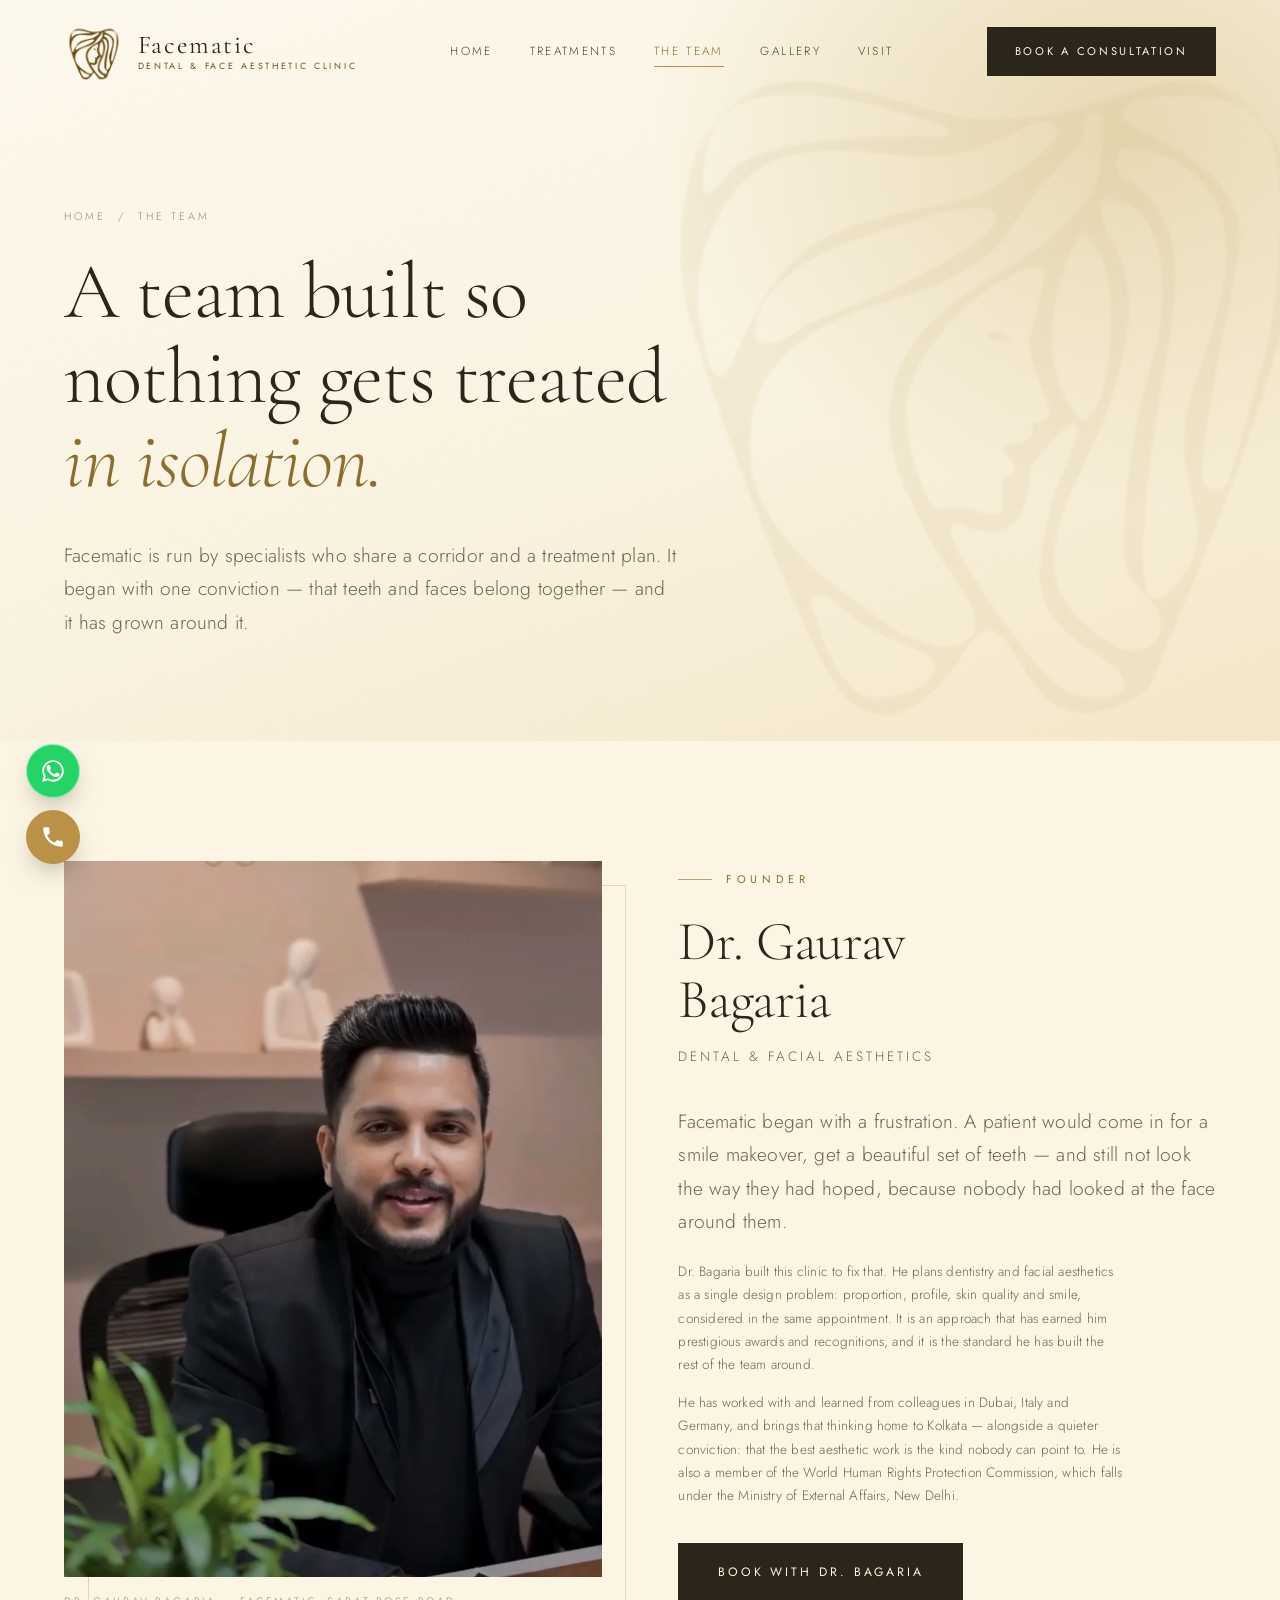
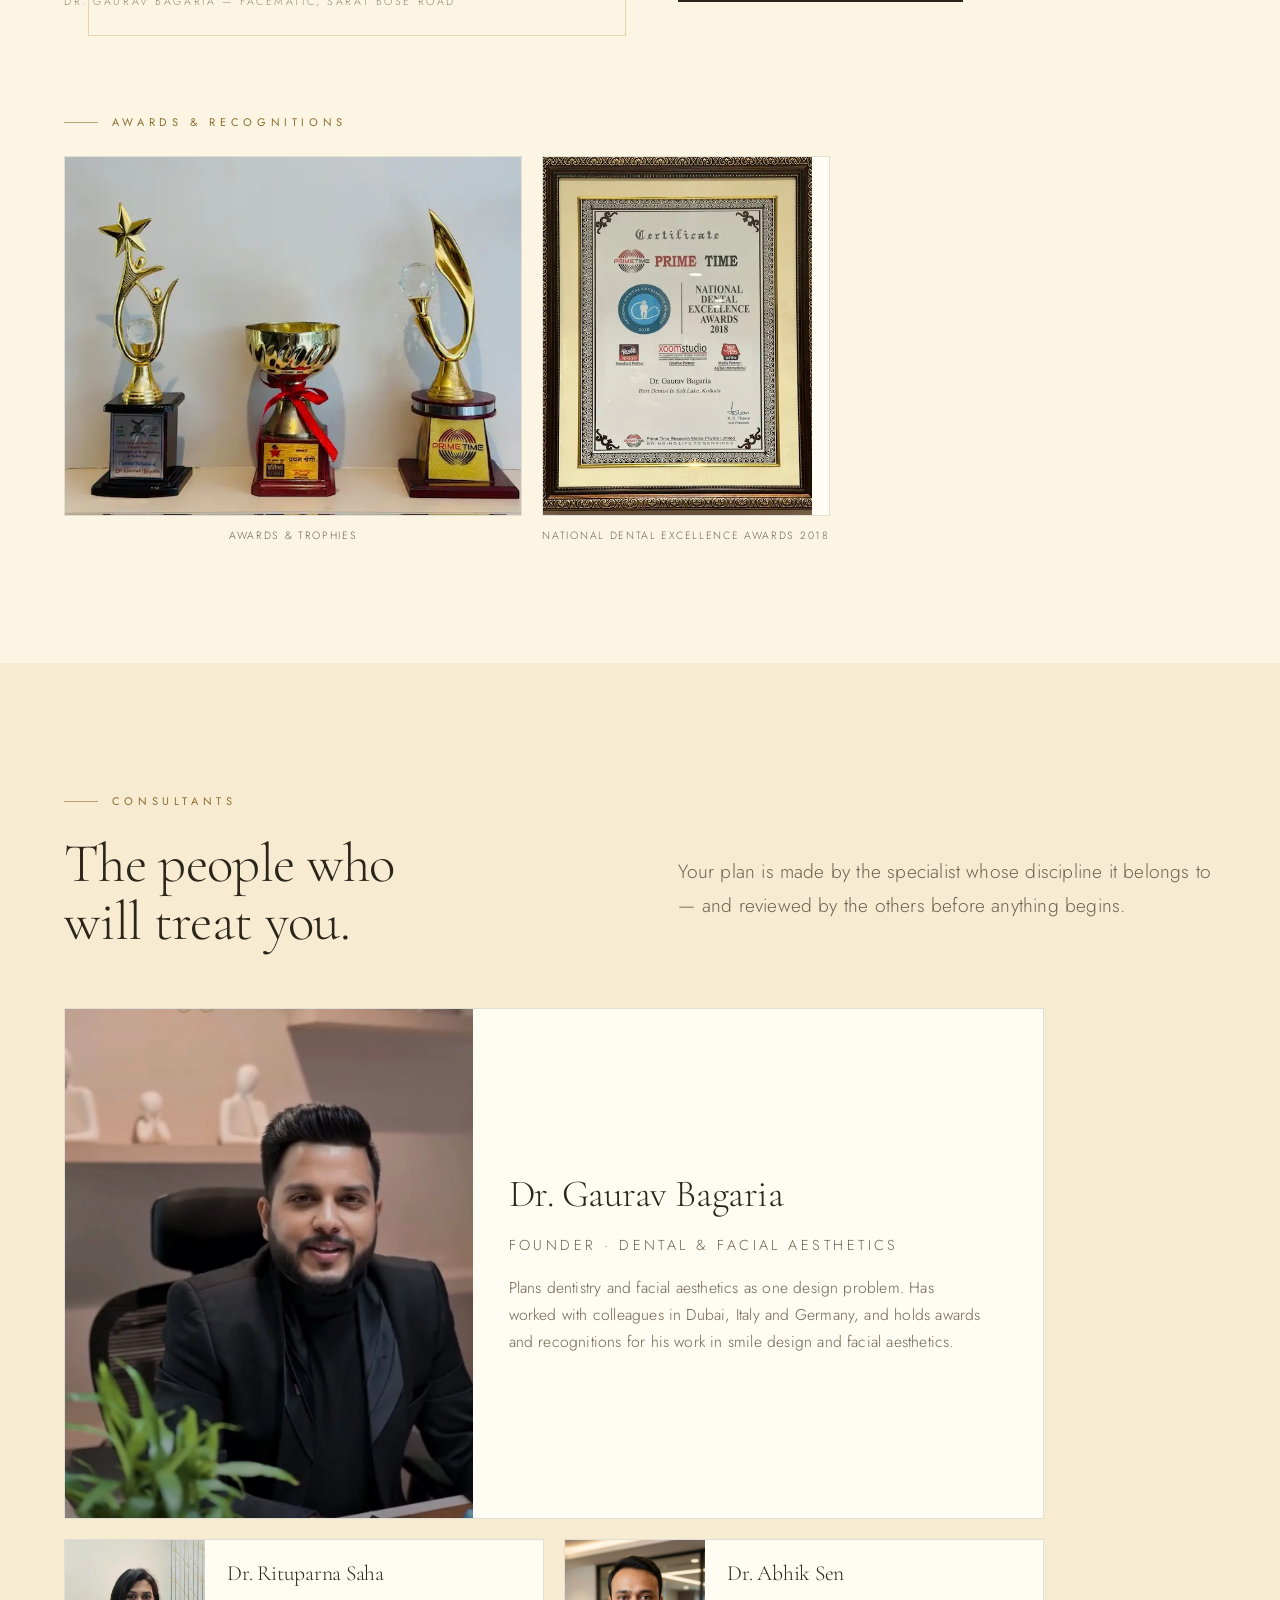
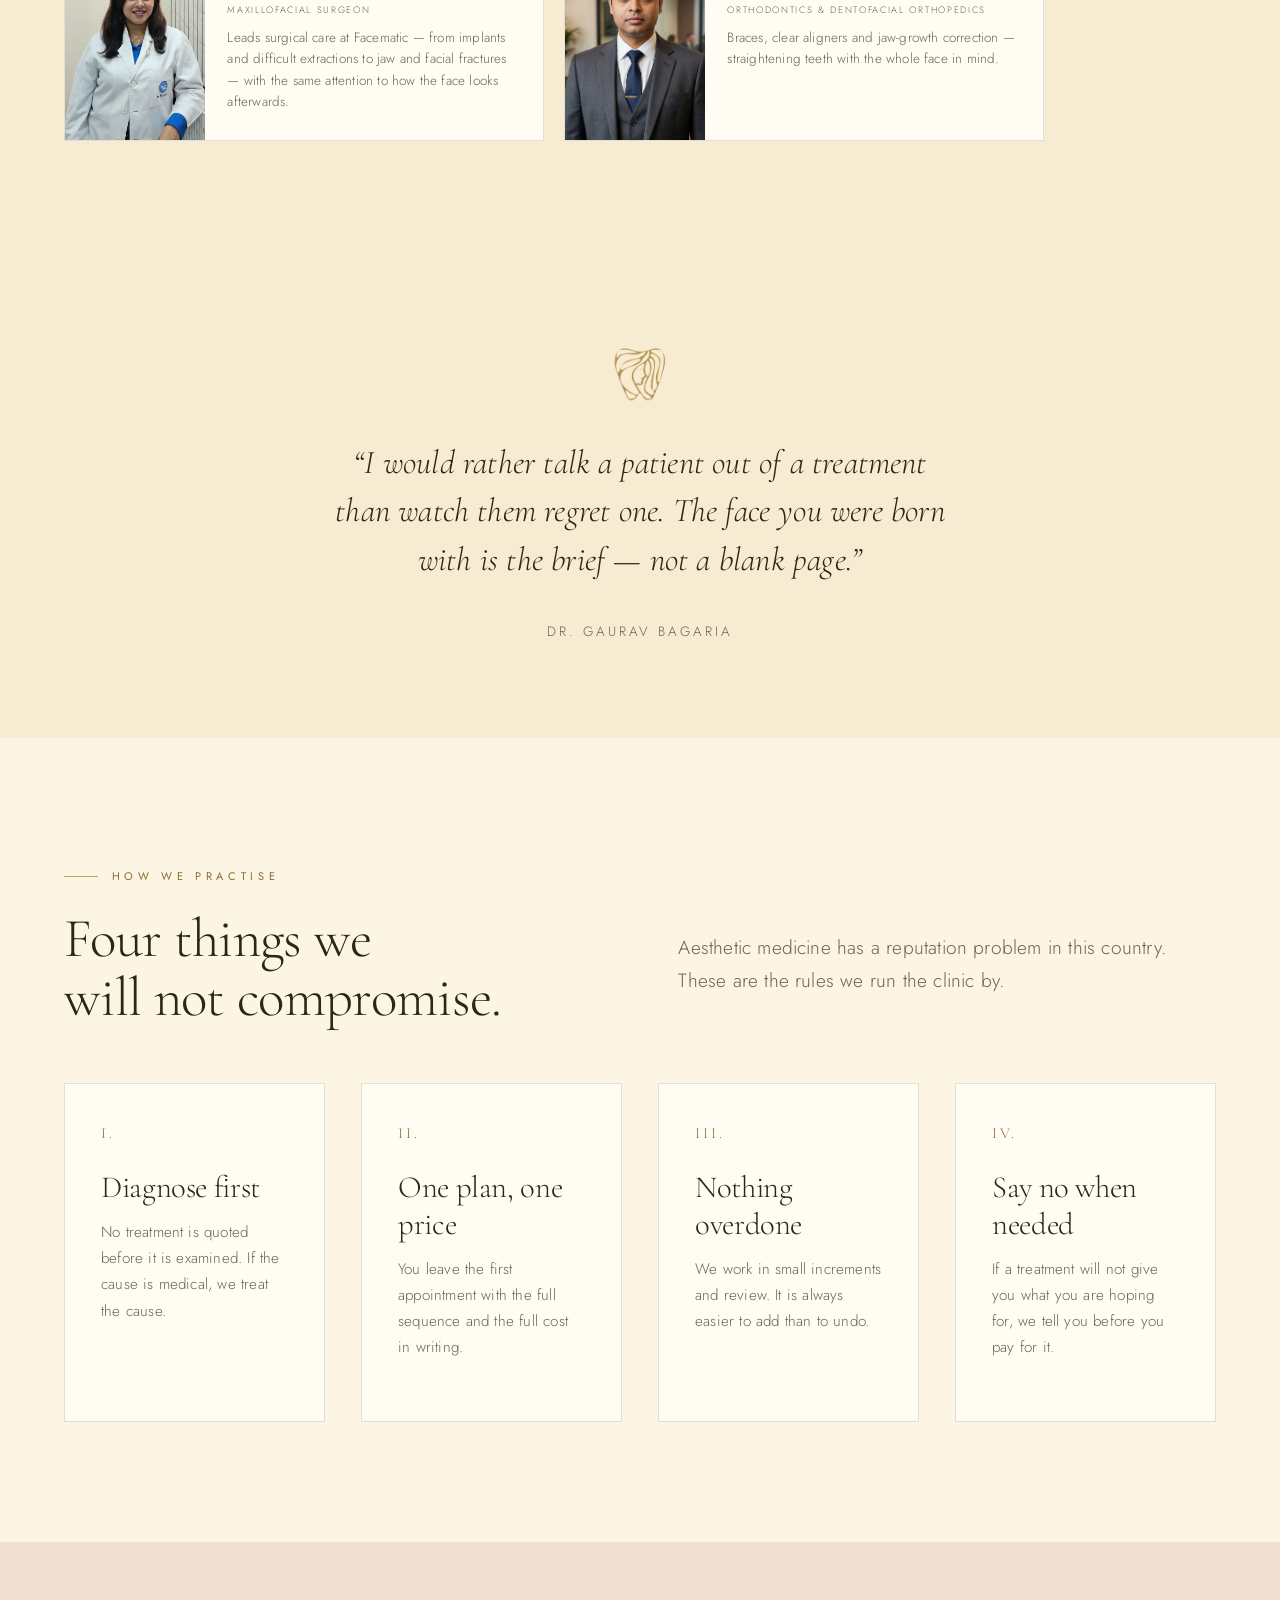
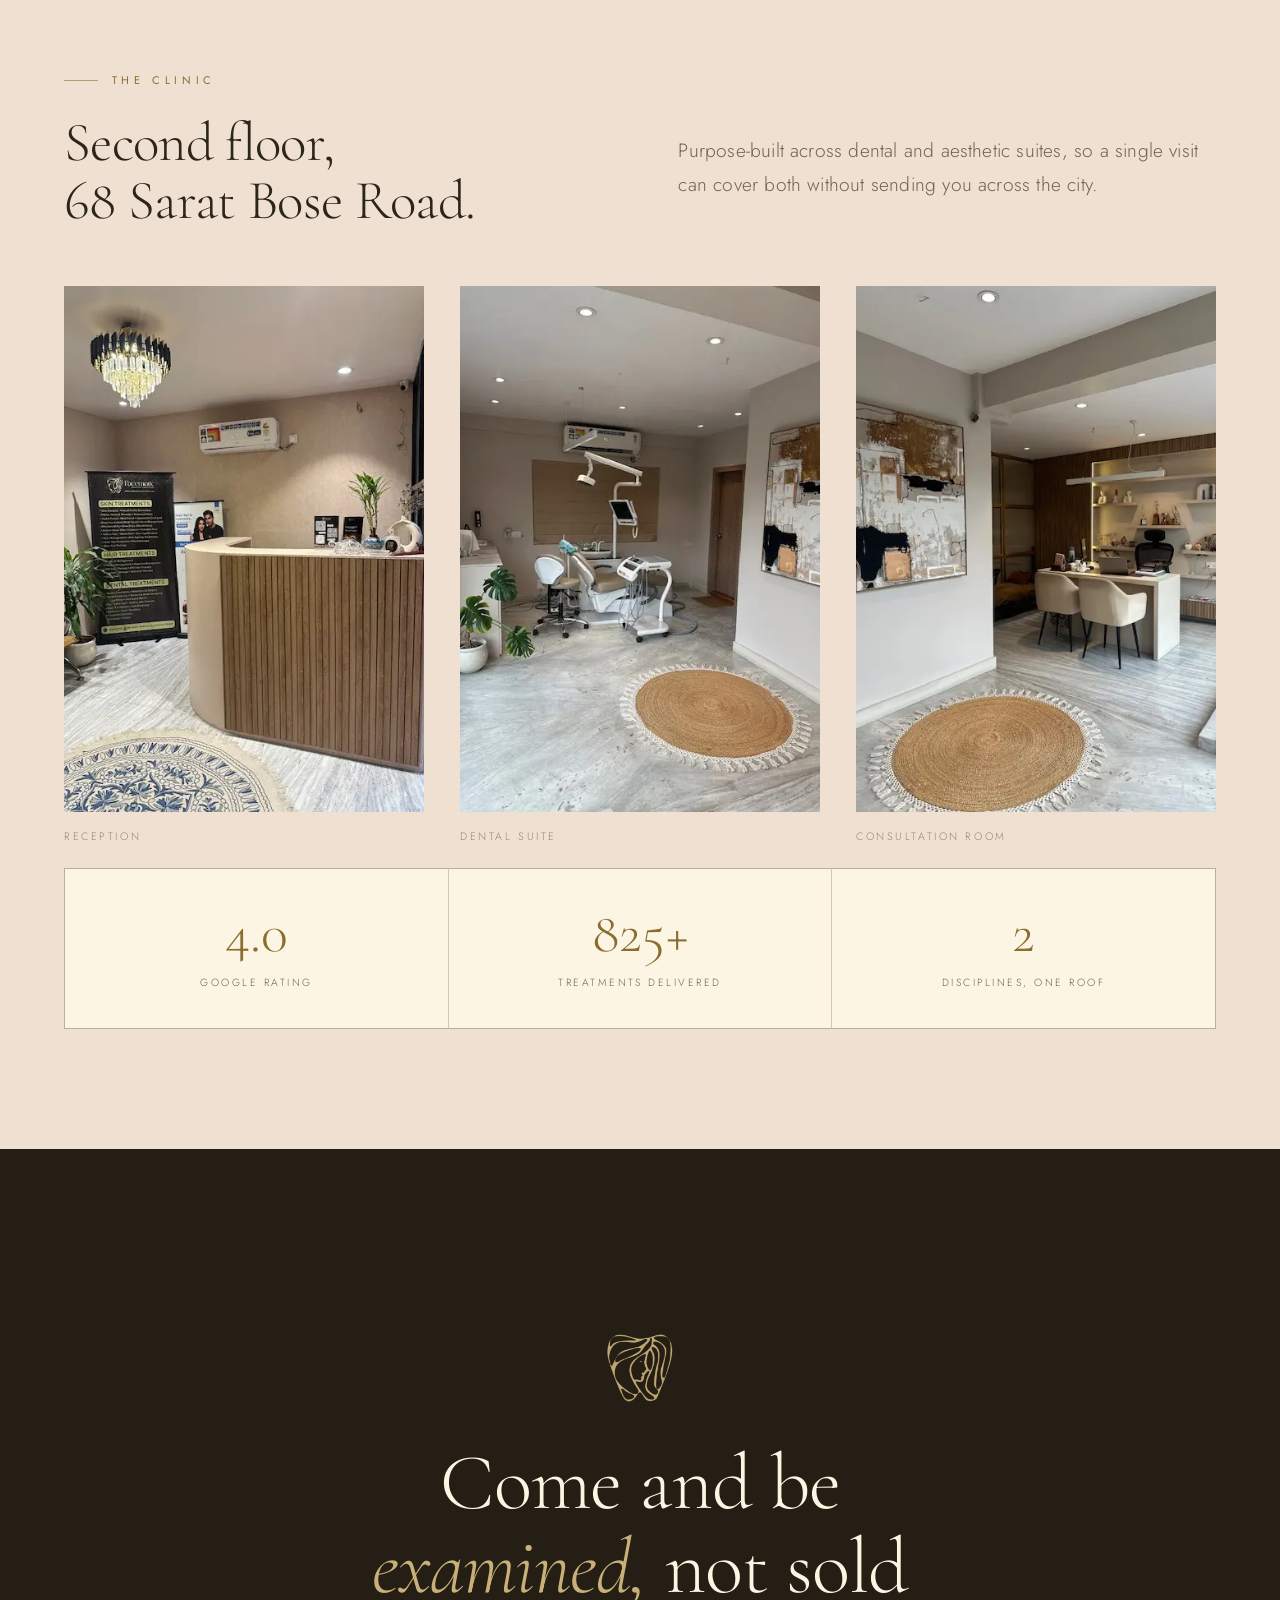
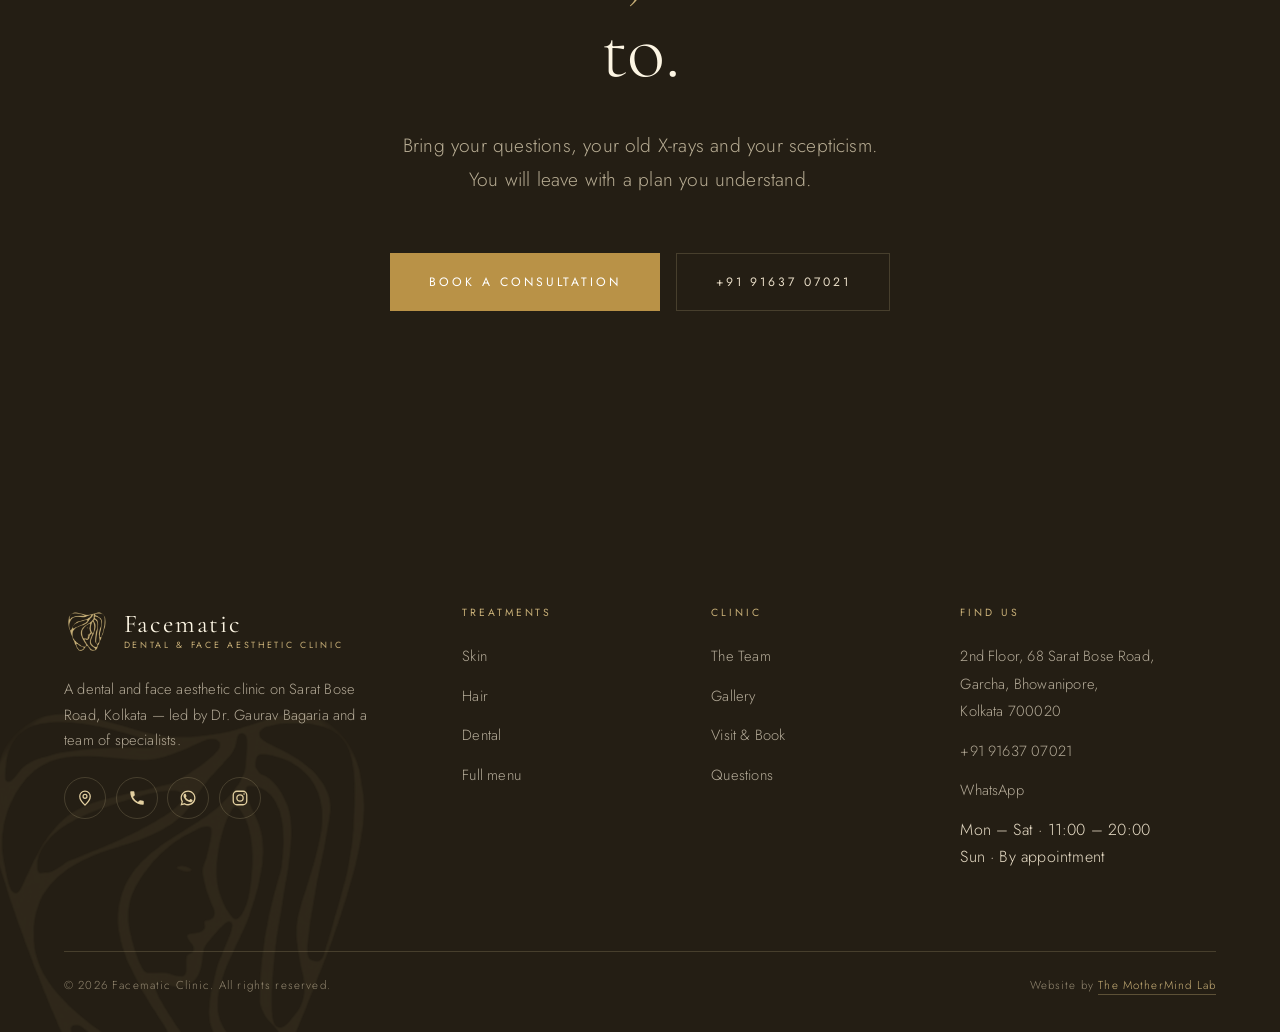
==== commit 5f422485: "Add Dr. Abhik Sen's photo to team cards Co-Authored-By: Claude Opus 5 <noreply@anthropic.com>" ====
--- a/about.html
+++ b/about.html
@@ -14,7 +14,7 @@
 <meta property="og:image" content="https://facematic.in/assets/img/og-image.jpg">
 <meta name="twitter:card" content="summary_large_image">
 <link rel="icon" href="assets/img/mark-brand.png">
-<link rel="stylesheet" href="assets/css/facematic.css?v=41">
+<link rel="stylesheet" href="assets/css/facematic.css?v=42">
 </head>
 <body>
 
@@ -147,9 +147,8 @@
              and facial fractures &mdash; with the same attention to how the face looks afterwards.</p>
           </div>
         </article>
-        <!-- Dr. Abhik Sen: when his photo arrives, replace the mark image with it and remove "doc-sm-open". -->
-        <article class="doc doc-sm doc-sm-open reveal d2">
-          <div class="doc-img"><img src="assets/img/mark-goldeep.png" alt=""></div>
+        <article class="doc doc-sm reveal d2">
+          <div class="doc-img"><img src="assets/img/dr-abhik-sen.webp" alt="Dr. Abhik Sen, Orthodontist at Facematic"></div>
           <div class="doc-body">
             <h3 class="h3">Dr. Abhik Sen</h3>
             <p class="doc-role">Orthodontics &amp; Dentofacial Orthopedics</p>
@@ -314,6 +313,6 @@
   <a href="https://wa.me/919163707021" target="_blank" rel="noopener">WhatsApp</a>
 </div>
 
-<script src="assets/js/facematic.js?v=41"></script>
+<script src="assets/js/facematic.js?v=42"></script>
 </body>
 </html>
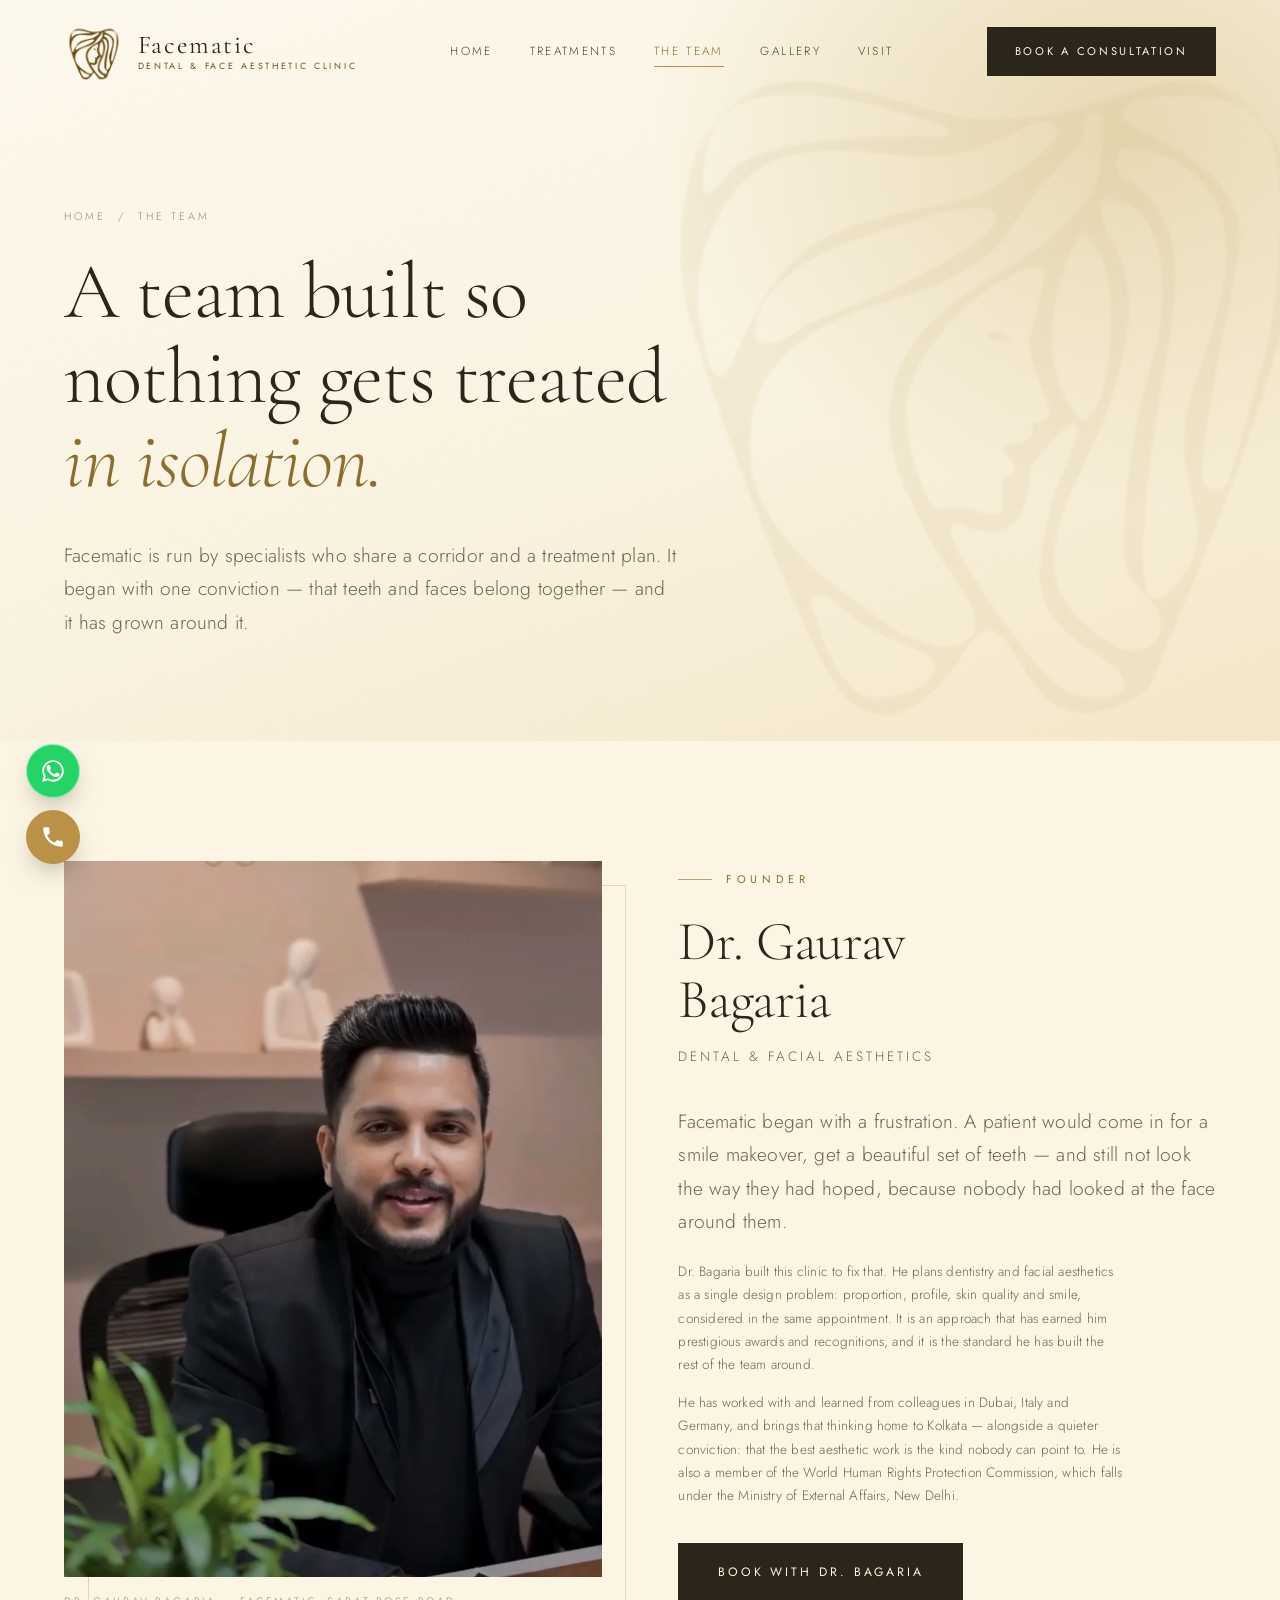
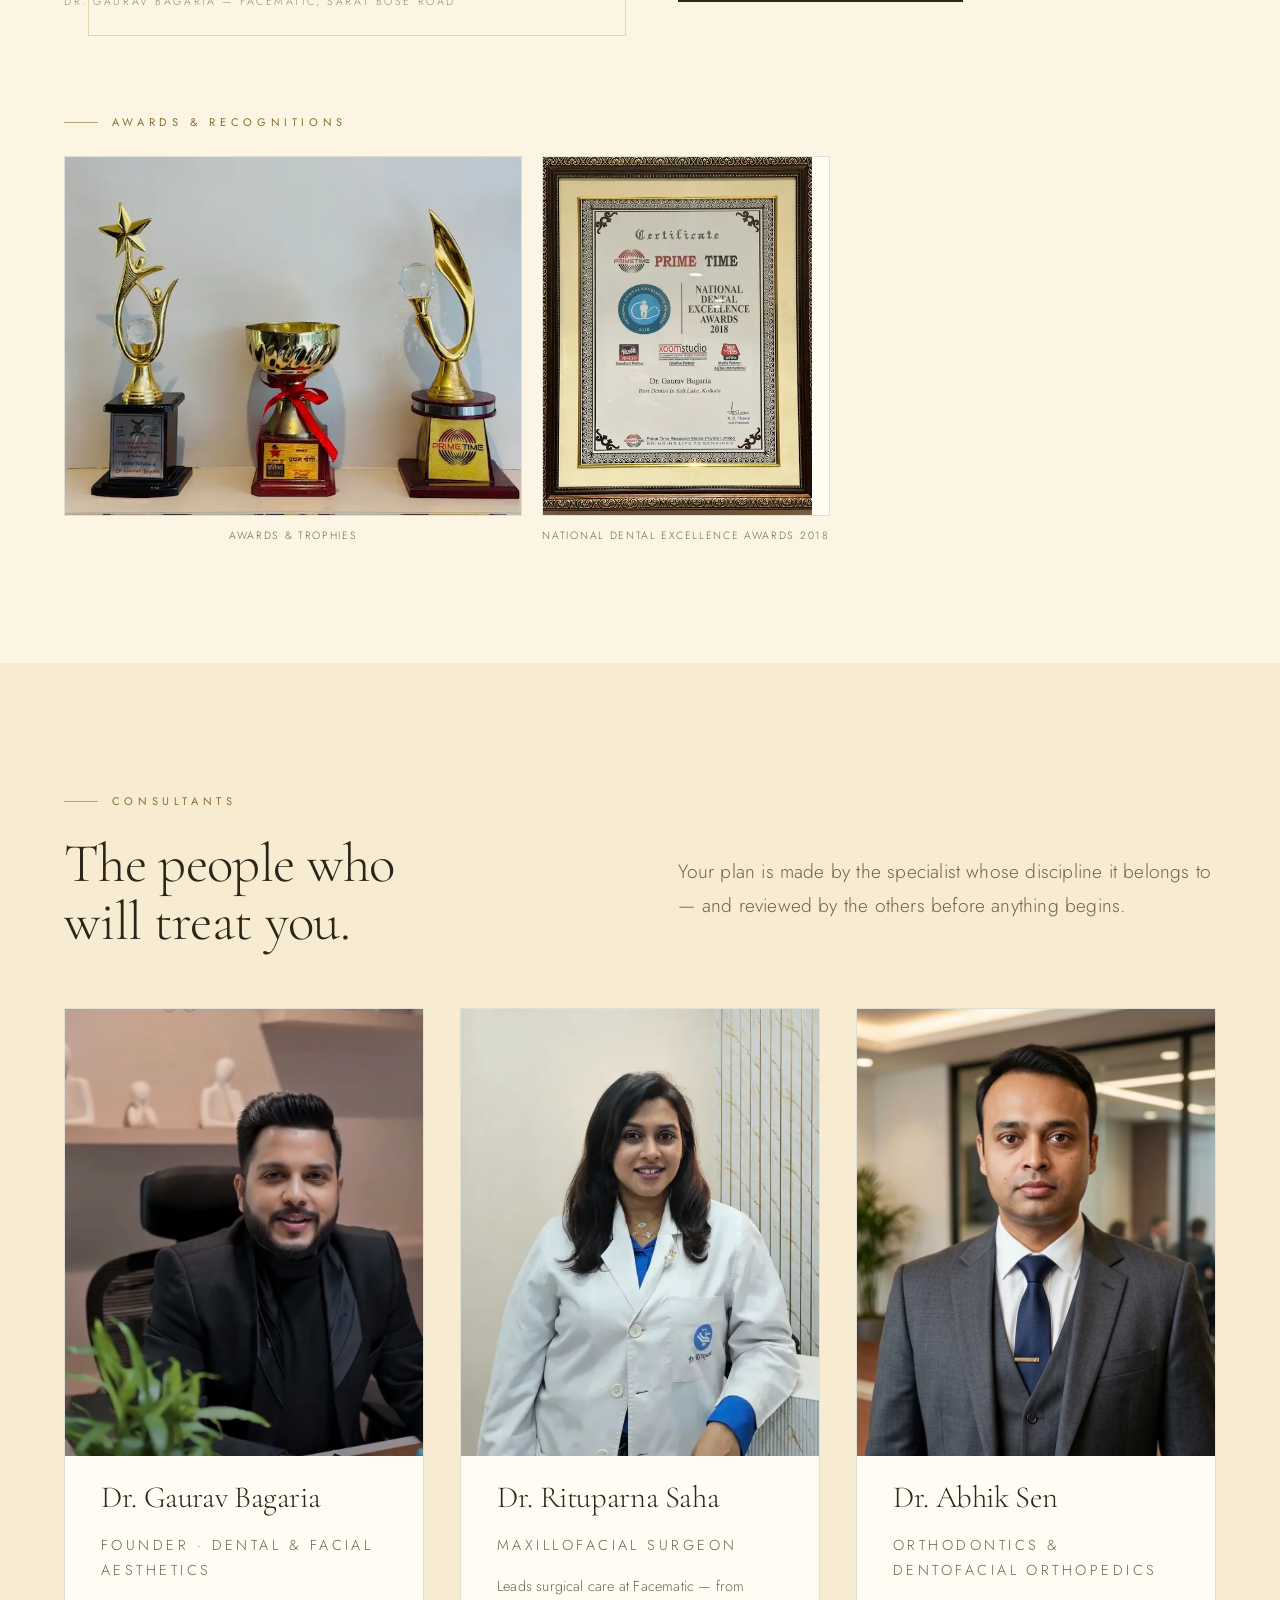
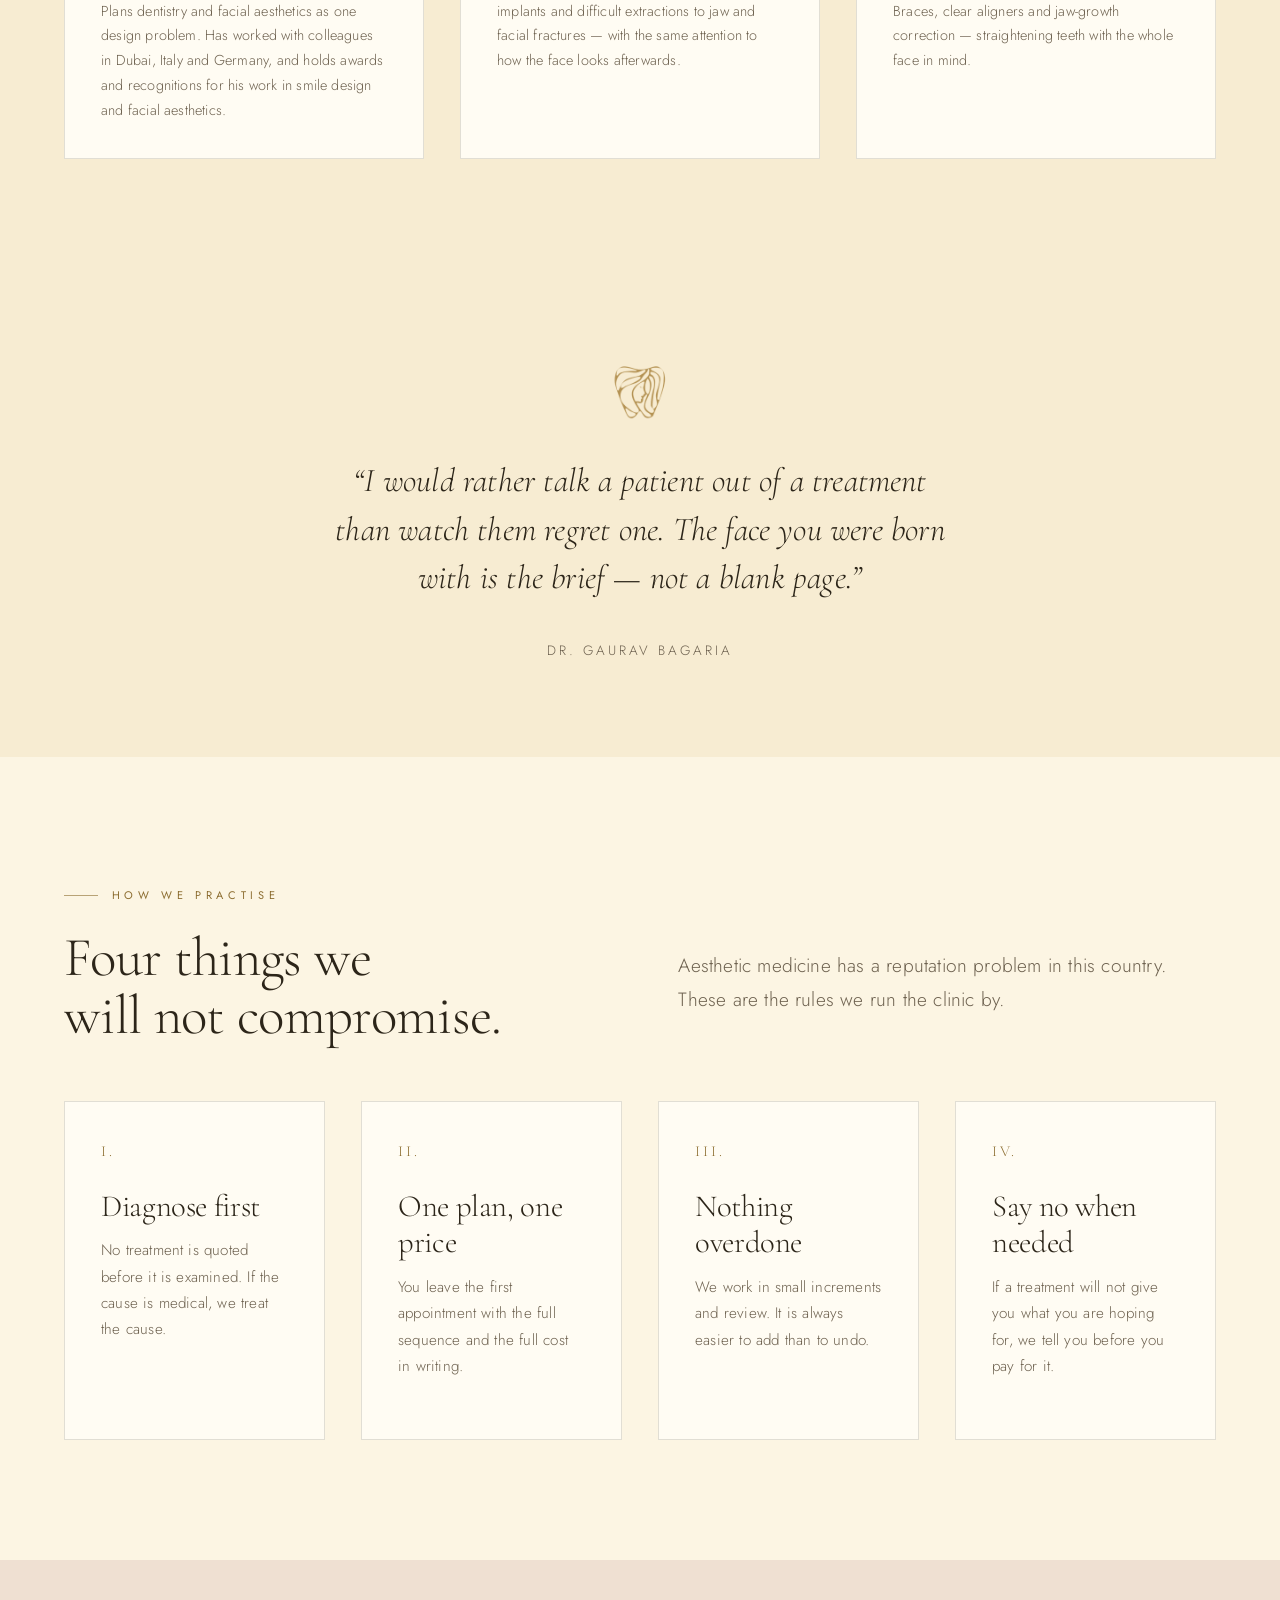
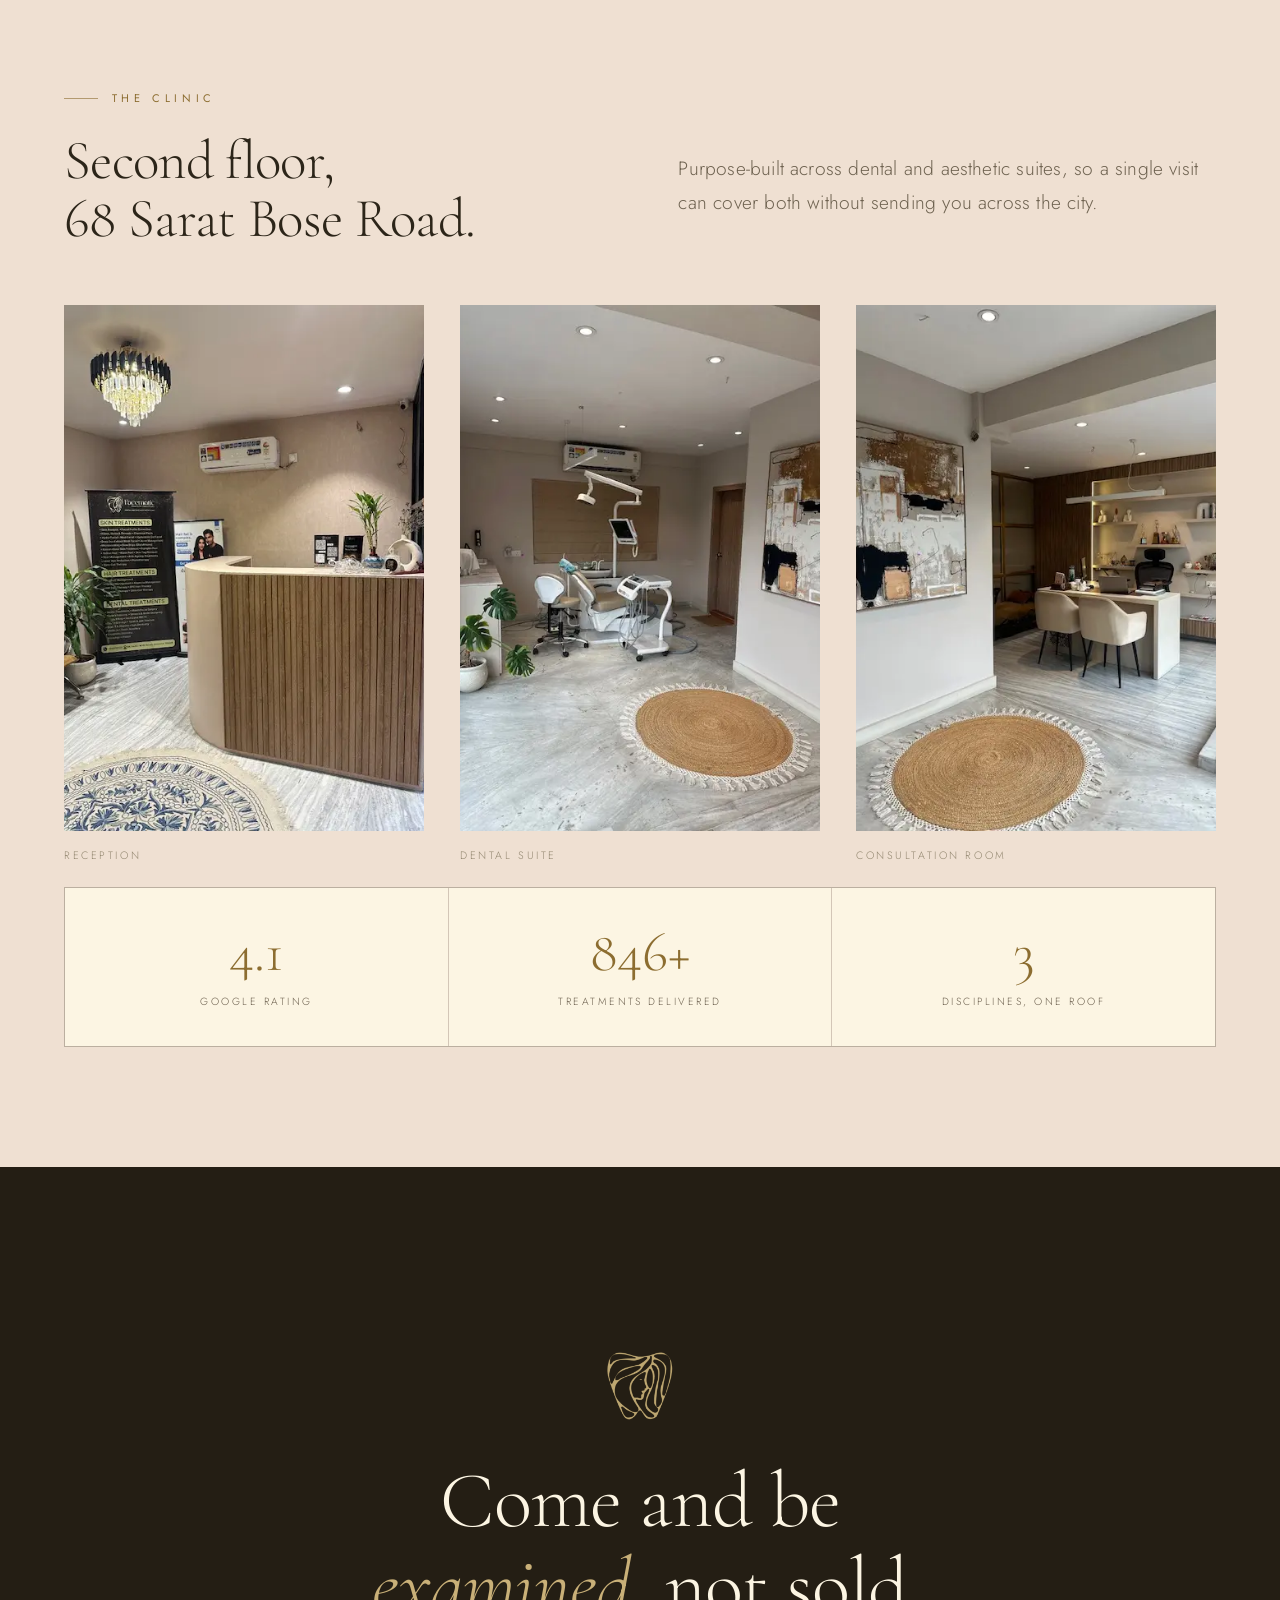
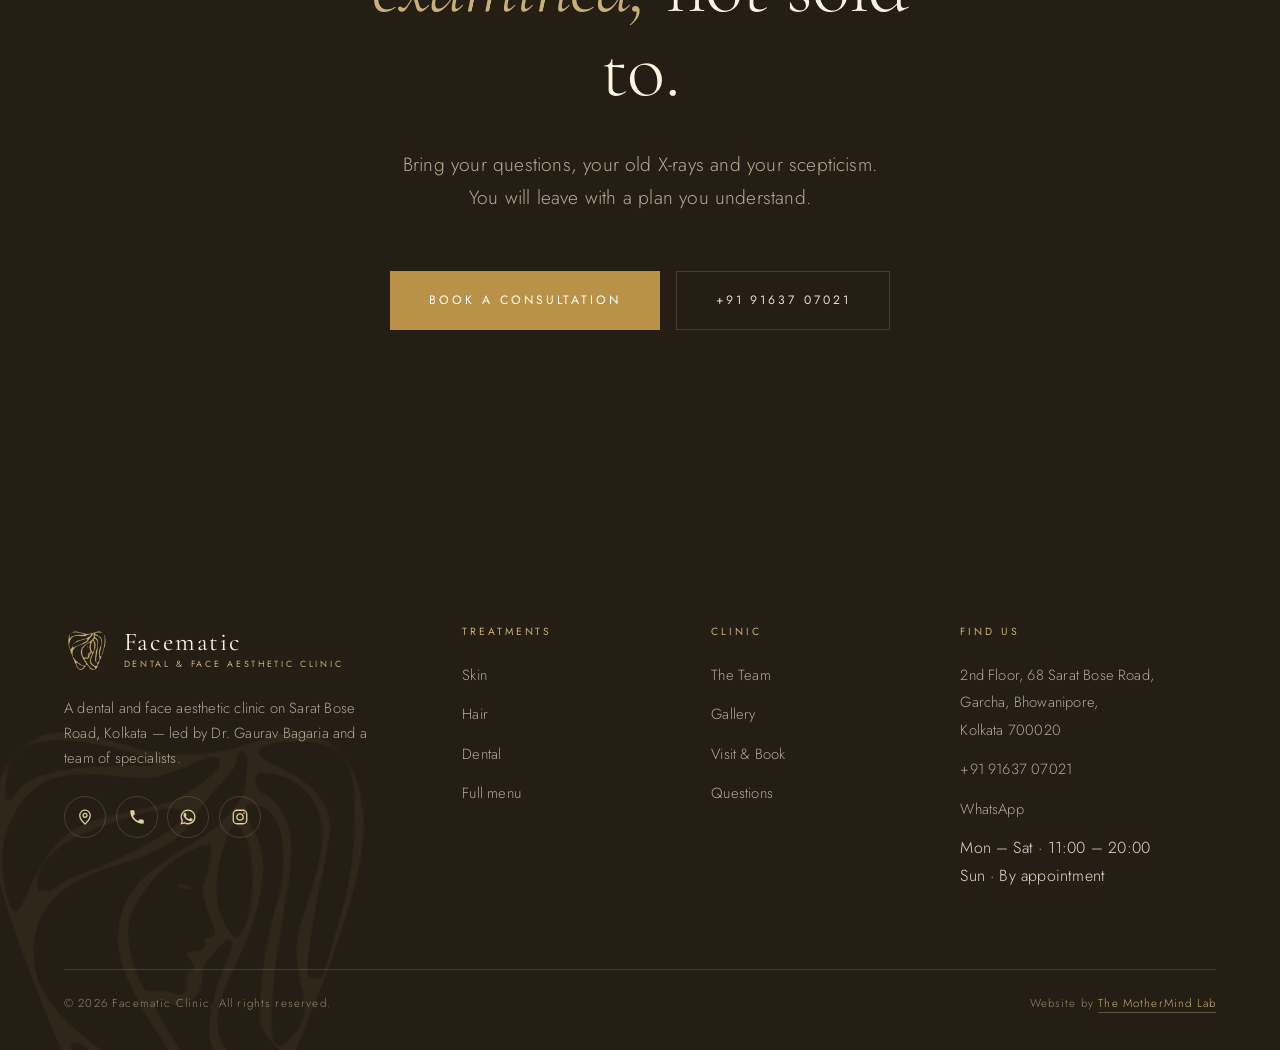
==== commit 97eb4fa1: "Team: three equal doctor cards in one row Co-Authored-By: Claude Opus 5 <noreply@anthropic.com>" ====
--- a/about.html
+++ b/about.html
@@ -14,7 +14,7 @@
 <meta property="og:image" content="https://facematic.in/assets/img/og-image.jpg">
 <meta name="twitter:card" content="summary_large_image">
 <link rel="icon" href="assets/img/mark-brand.png">
-<link rel="stylesheet" href="assets/css/facematic.css?v=42">
+<link rel="stylesheet" href="assets/css/facematic.css?v=43">
 </head>
 <body>
 
@@ -126,8 +126,8 @@
       </p>
     </div>
 
-    <div class="team-v2">
-      <article class="doc doc-lead reveal">
+    <div class="grid g3 team-grid team-3">
+      <article class="doc reveal">
         <div class="doc-img"><img src="assets/img/dr-gaurav-bagaria.webp" alt="Dr. Gaurav Bagaria, founder of Facematic"></div>
         <div class="doc-body">
           <h3 class="h3">Dr. Gaurav Bagaria</h3>
@@ -137,26 +137,26 @@
              design and facial aesthetics.</p>
         </div>
       </article>
-      <div class="team-sub">
-        <article class="doc doc-sm reveal d1">
-          <div class="doc-img"><img src="assets/img/dr-rituparna-saha.webp" alt="Dr. Rituparna Saha, Maxillofacial Surgeon at Facematic"></div>
-          <div class="doc-body">
-            <h3 class="h3">Dr. Rituparna Saha</h3>
-            <p class="doc-role">Maxillofacial Surgeon</p>
-            <p>Leads surgical care at Facematic &mdash; from implants and difficult extractions to jaw
+
+      <article class="doc reveal d1">
+        <div class="doc-img"><img src="assets/img/dr-rituparna-saha.webp" alt="Dr. Rituparna Saha, Maxillofacial Surgeon at Facematic"></div>
+        <div class="doc-body">
+          <h3 class="h3">Dr. Rituparna Saha</h3>
+          <p class="doc-role">Maxillofacial Surgeon</p>
+          <p>Leads surgical care at Facematic &mdash; from implants and difficult extractions to jaw
              and facial fractures &mdash; with the same attention to how the face looks afterwards.</p>
-          </div>
-        </article>
-        <article class="doc doc-sm reveal d2">
-          <div class="doc-img"><img src="assets/img/dr-abhik-sen.webp" alt="Dr. Abhik Sen, Orthodontist at Facematic"></div>
-          <div class="doc-body">
-            <h3 class="h3">Dr. Abhik Sen</h3>
-            <p class="doc-role">Orthodontics &amp; Dentofacial Orthopedics</p>
-            <p>Braces, clear aligners and jaw-growth correction &mdash; straightening teeth with
+        </div>
+      </article>
+
+      <article class="doc reveal d2">
+        <div class="doc-img"><img src="assets/img/dr-abhik-sen.webp" alt="Dr. Abhik Sen, Orthodontist at Facematic"></div>
+        <div class="doc-body">
+          <h3 class="h3">Dr. Abhik Sen</h3>
+          <p class="doc-role">Orthodontics &amp; Dentofacial Orthopedics</p>
+          <p>Braces, clear aligners and jaw-growth correction &mdash; straightening teeth with
                the whole face in mind.</p>
-          </div>
-        </article>
-      </div>
+        </div>
+      </article>
     </div>
   </div>
 </section>
@@ -313,6 +313,6 @@
   <a href="https://wa.me/919163707021" target="_blank" rel="noopener">WhatsApp</a>
 </div>
 
-<script src="assets/js/facematic.js?v=42"></script>
+<script src="assets/js/facematic.js?v=43"></script>
 </body>
 </html>
--- a/assets/css/facematic.css
+++ b/assets/css/facematic.css
@@ -899,3 +899,7 @@
   .team-sub{grid-template-columns:1fr;}
 }
 @media(max-width:420px){.doc-sm{grid-template-columns:112px minmax(0,1fr);}}
+
+/* ---------- team: three equal cards in one row ---------- */
+.team-grid.team-3{max-width:none;align-items:stretch;}
+.team-3 .doc{height:100%;}
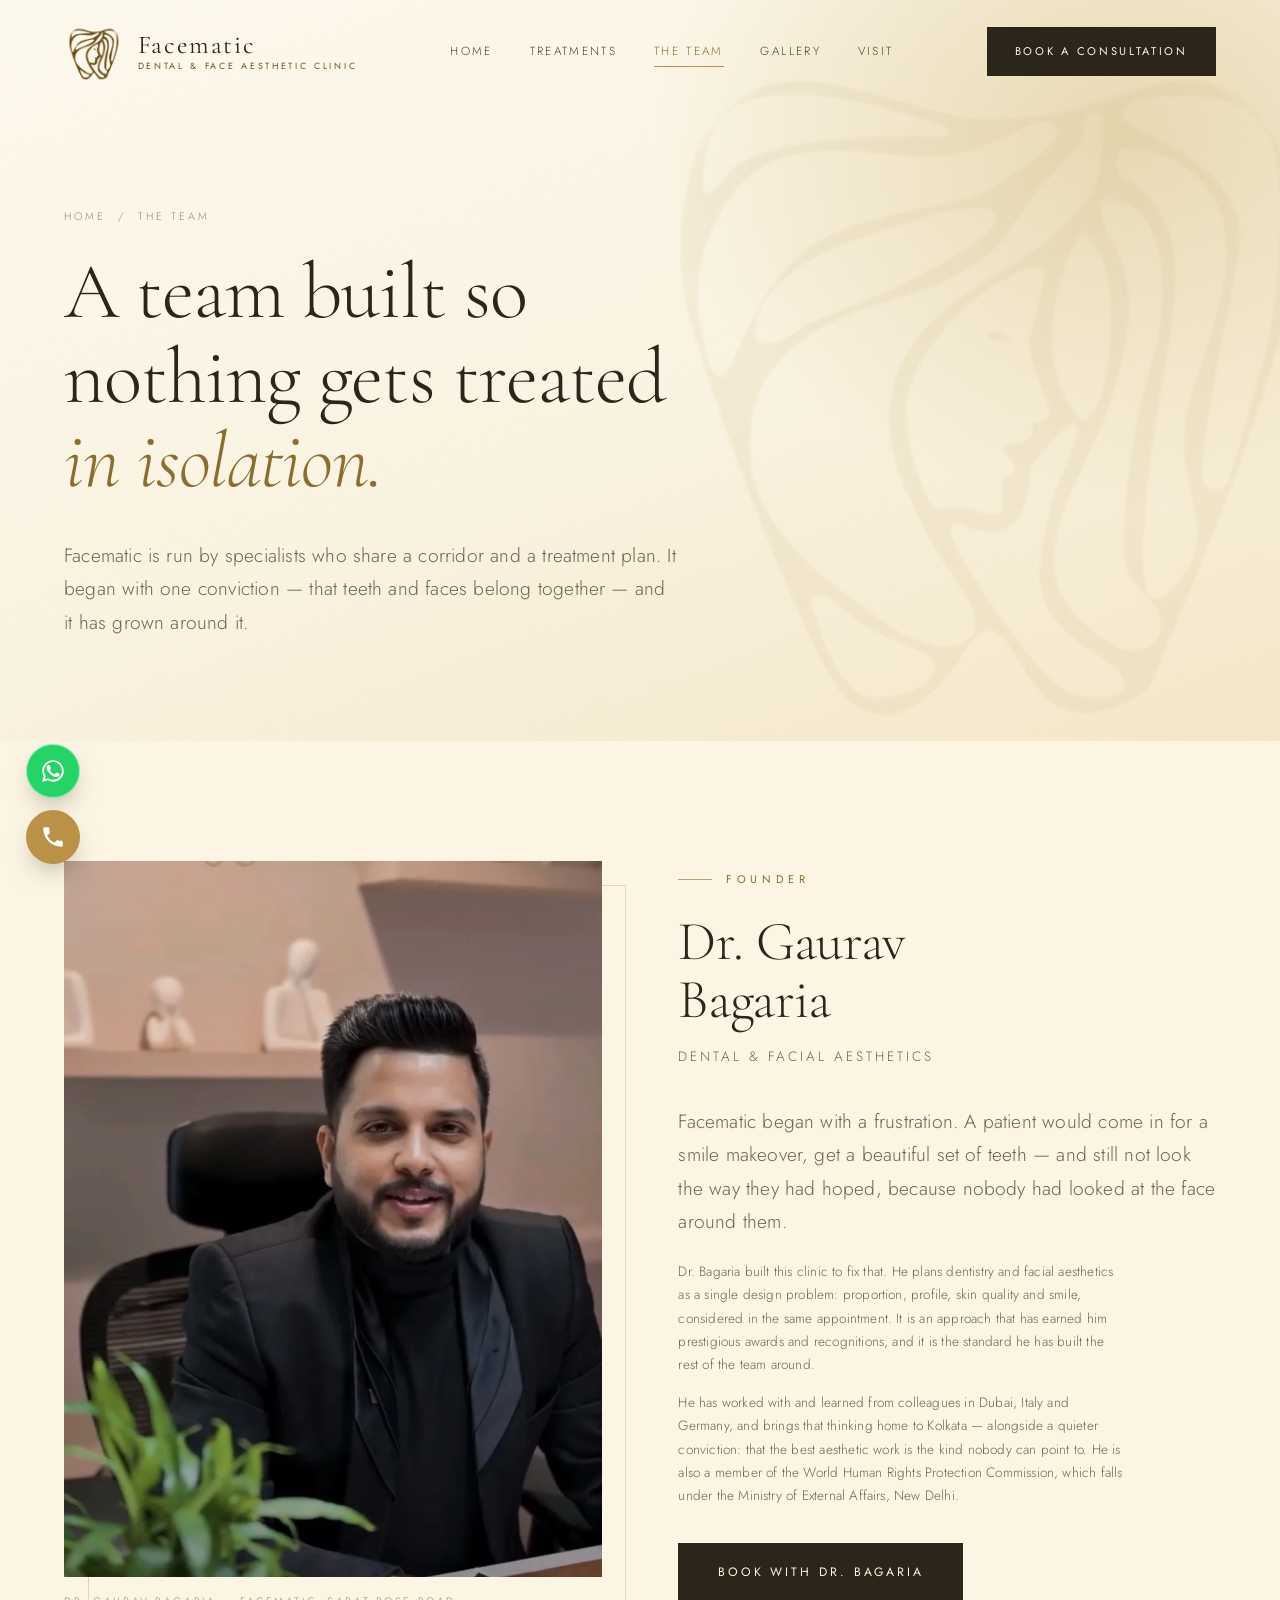
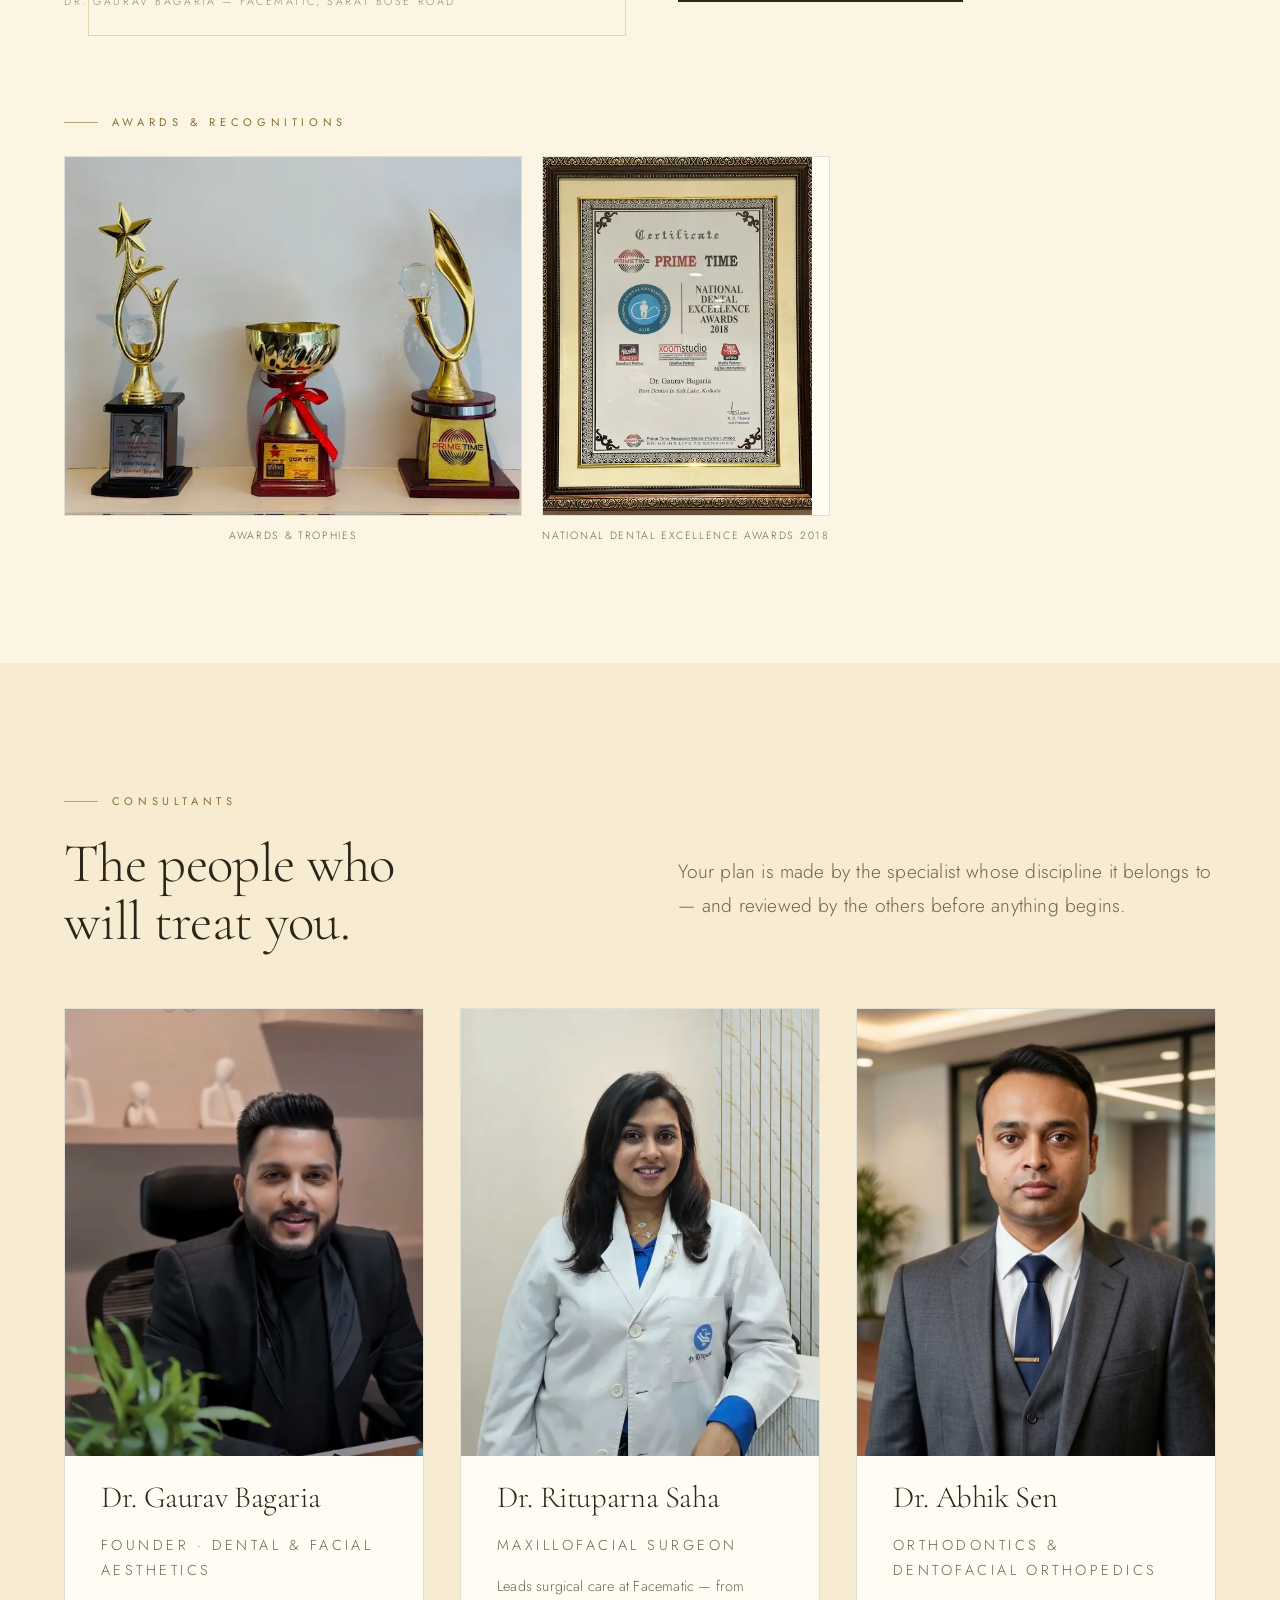
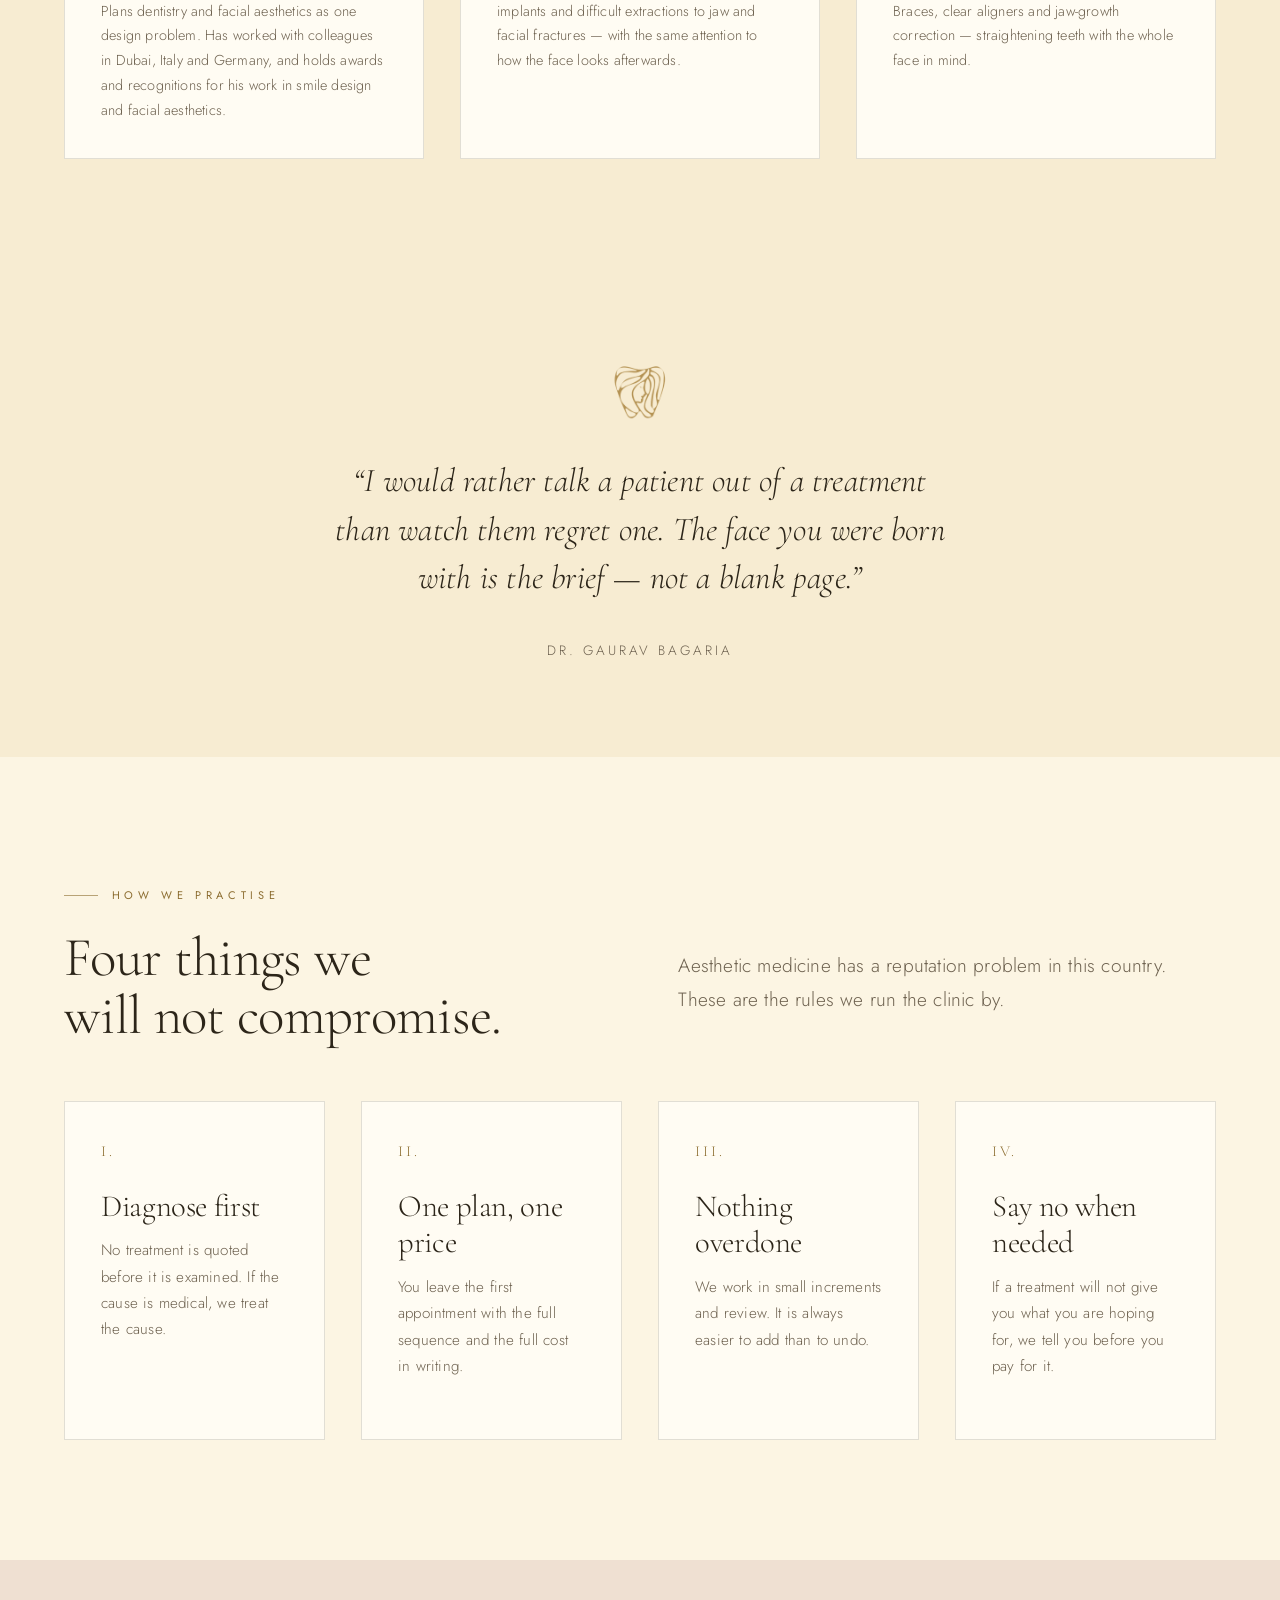
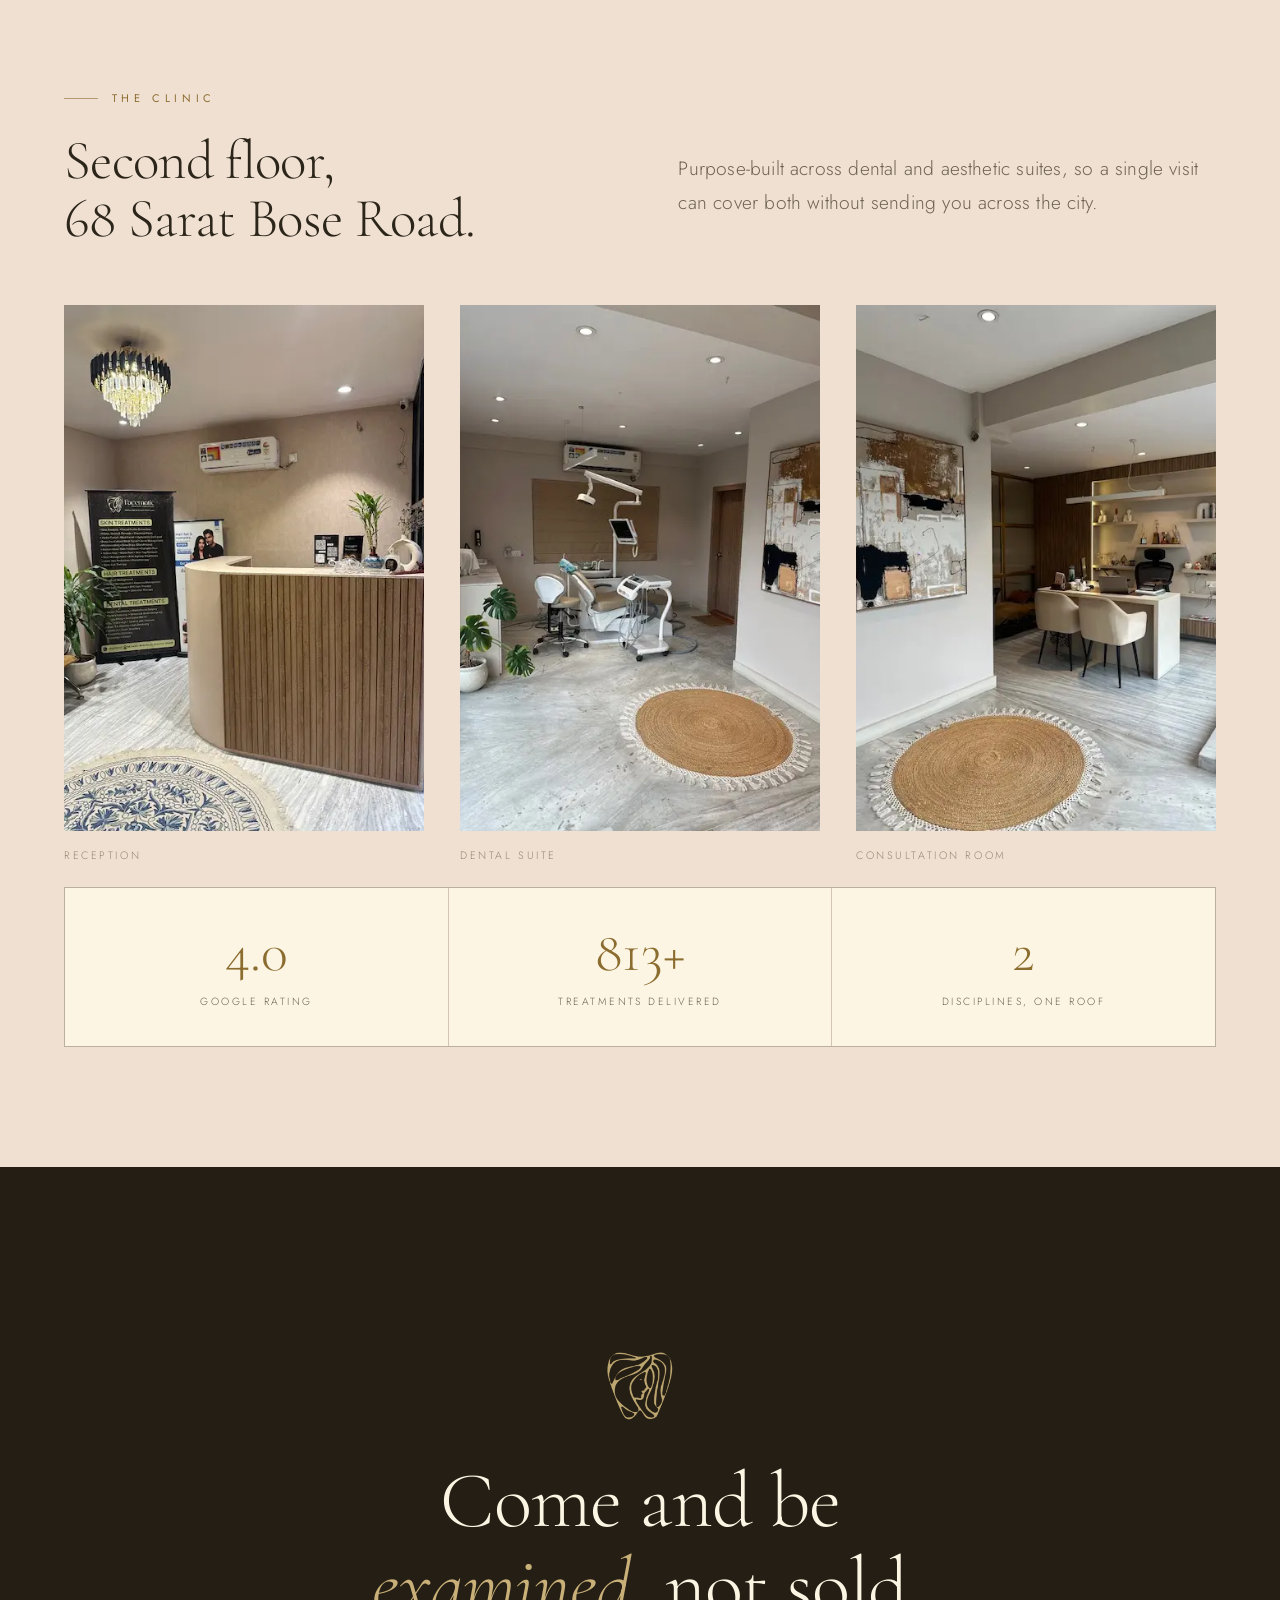
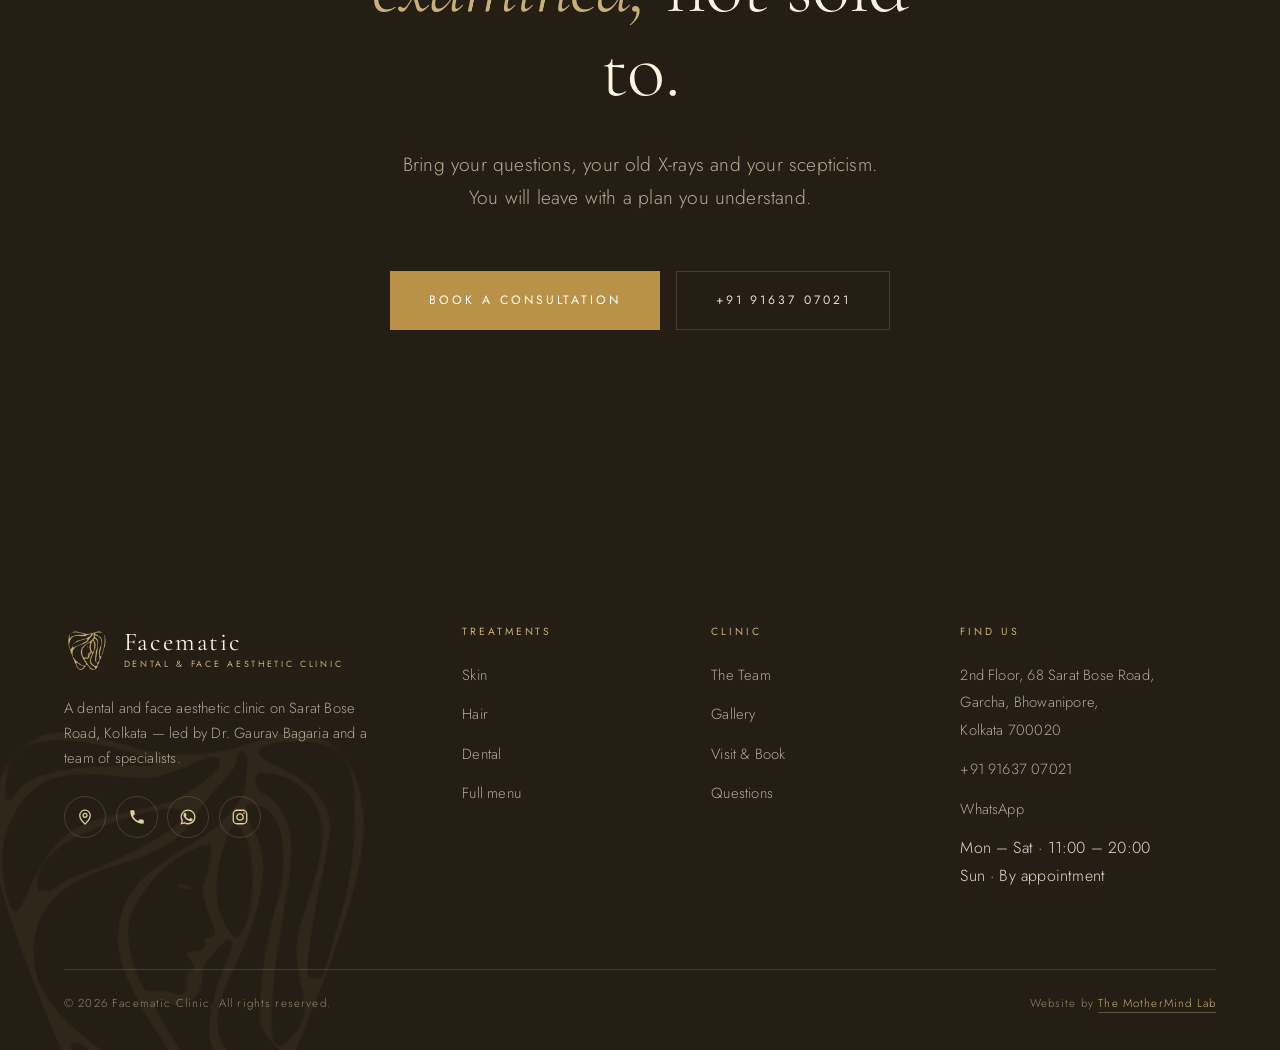
==== commit b038fb71: "Replace Dermapen with Cosderma pico laser in Technology section Co-Authored-By: Claude Opus 5 <norep" ====
--- a/about.html
+++ b/about.html
@@ -14,7 +14,7 @@
 <meta property="og:image" content="https://facematic.in/assets/img/og-image.jpg">
 <meta name="twitter:card" content="summary_large_image">
 <link rel="icon" href="assets/img/mark-brand.png">
-<link rel="stylesheet" href="assets/css/facematic.css?v=43">
+<link rel="stylesheet" href="assets/css/facematic.css?v=44">
 </head>
 <body>
 
@@ -313,6 +313,6 @@
   <a href="https://wa.me/919163707021" target="_blank" rel="noopener">WhatsApp</a>
 </div>
 
-<script src="assets/js/facematic.js?v=43"></script>
+<script src="assets/js/facematic.js?v=44"></script>
 </body>
 </html>
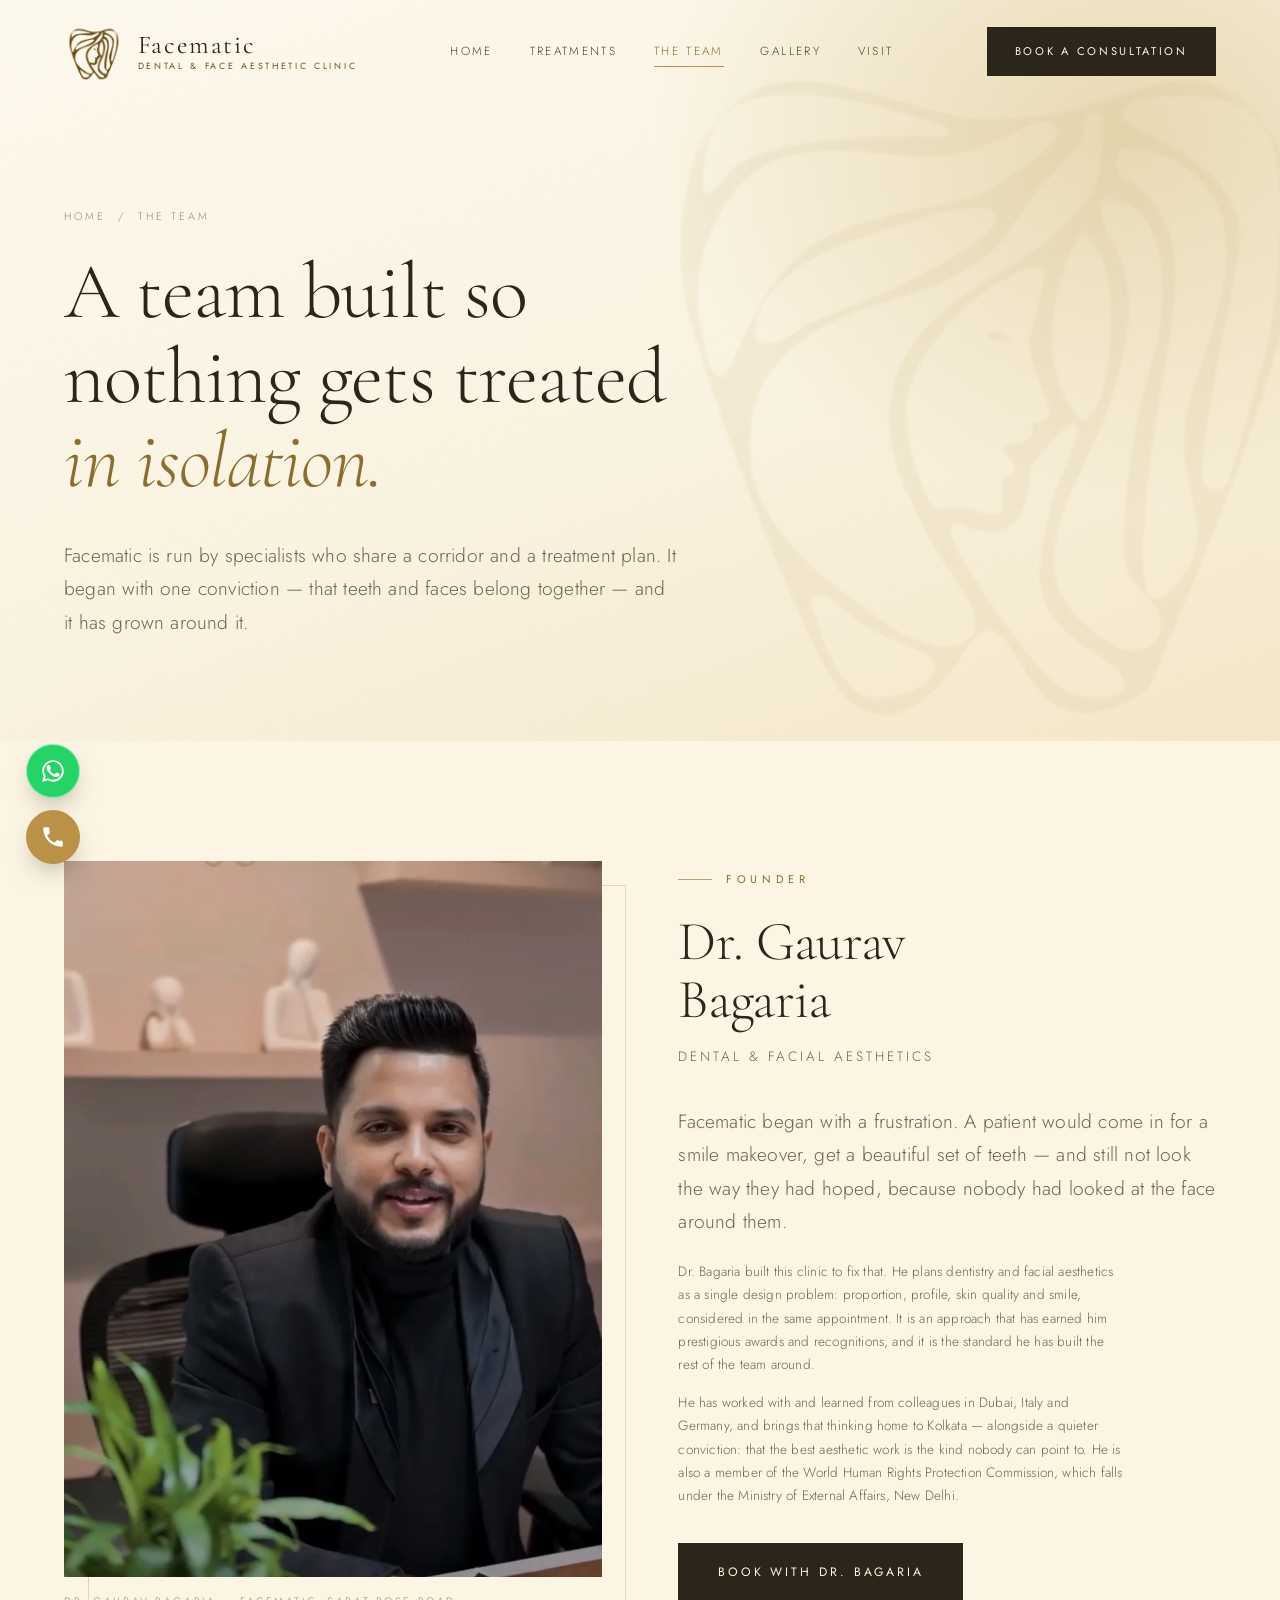
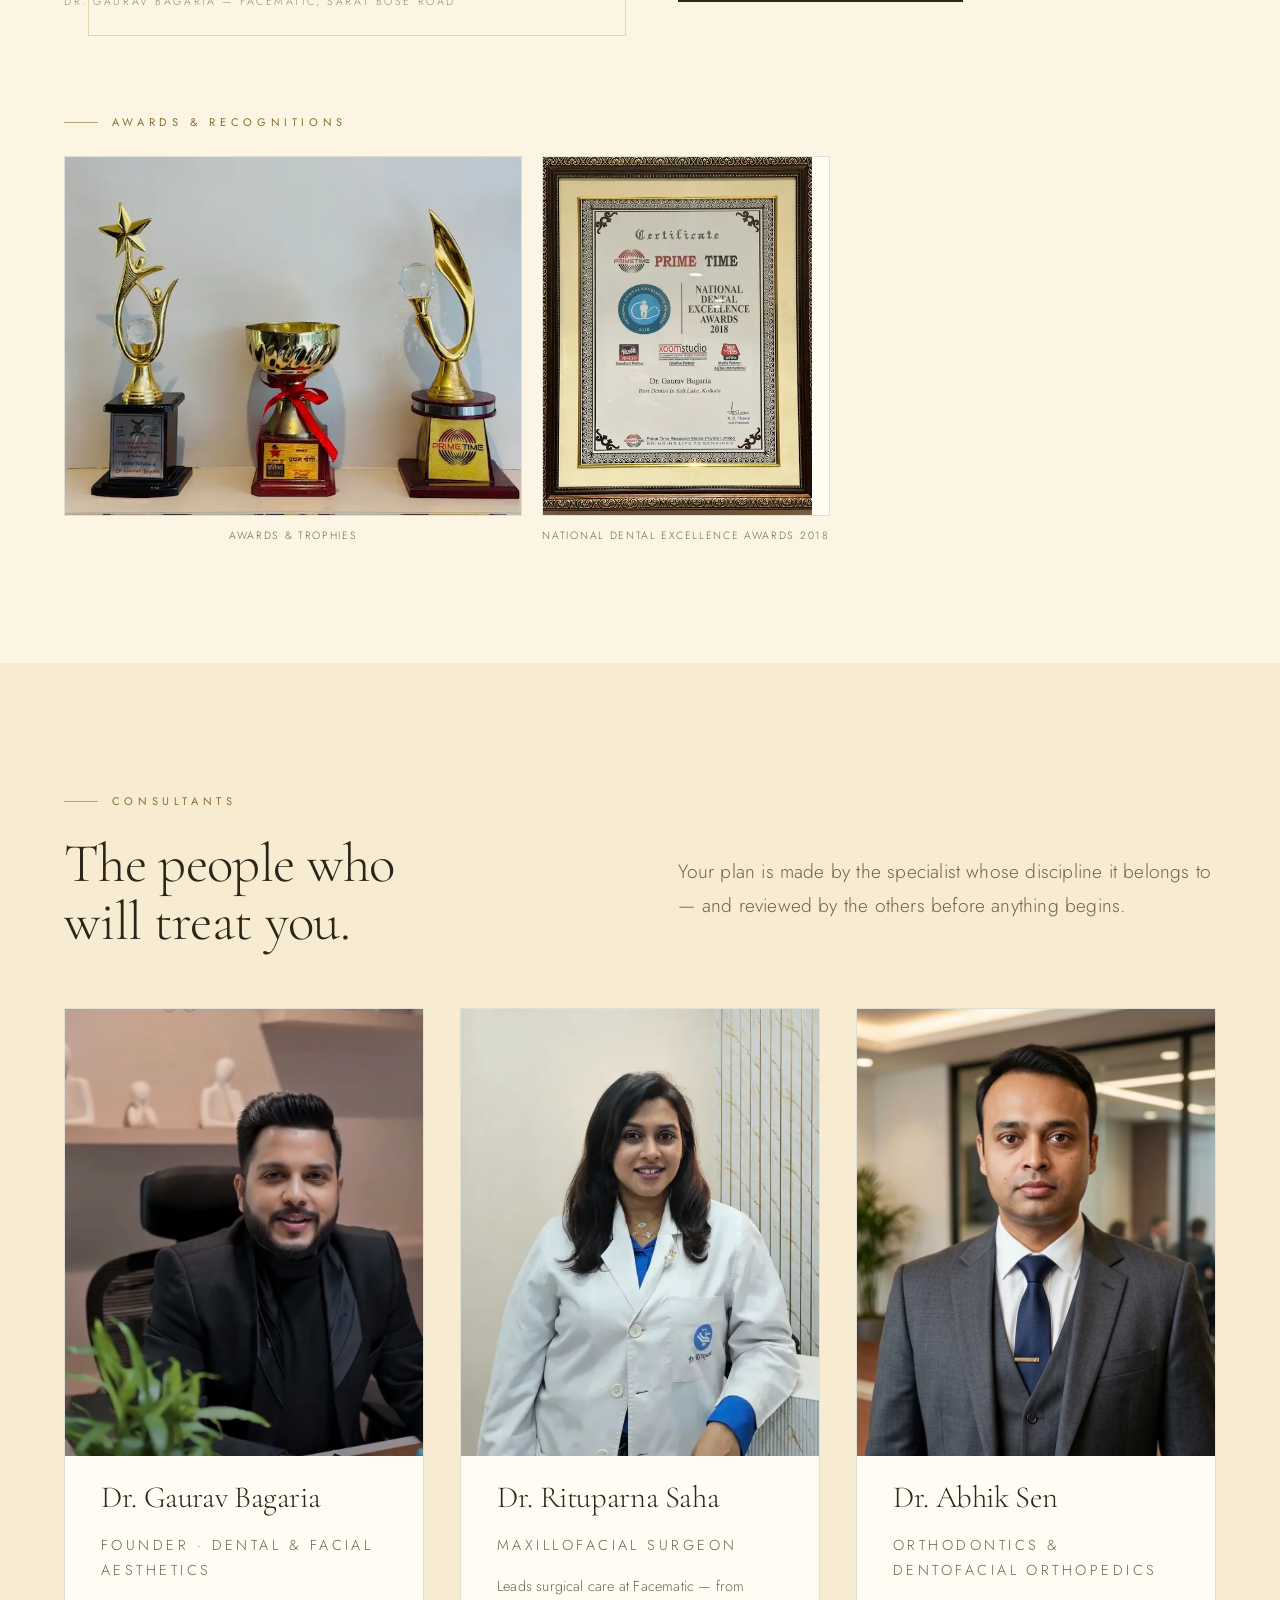
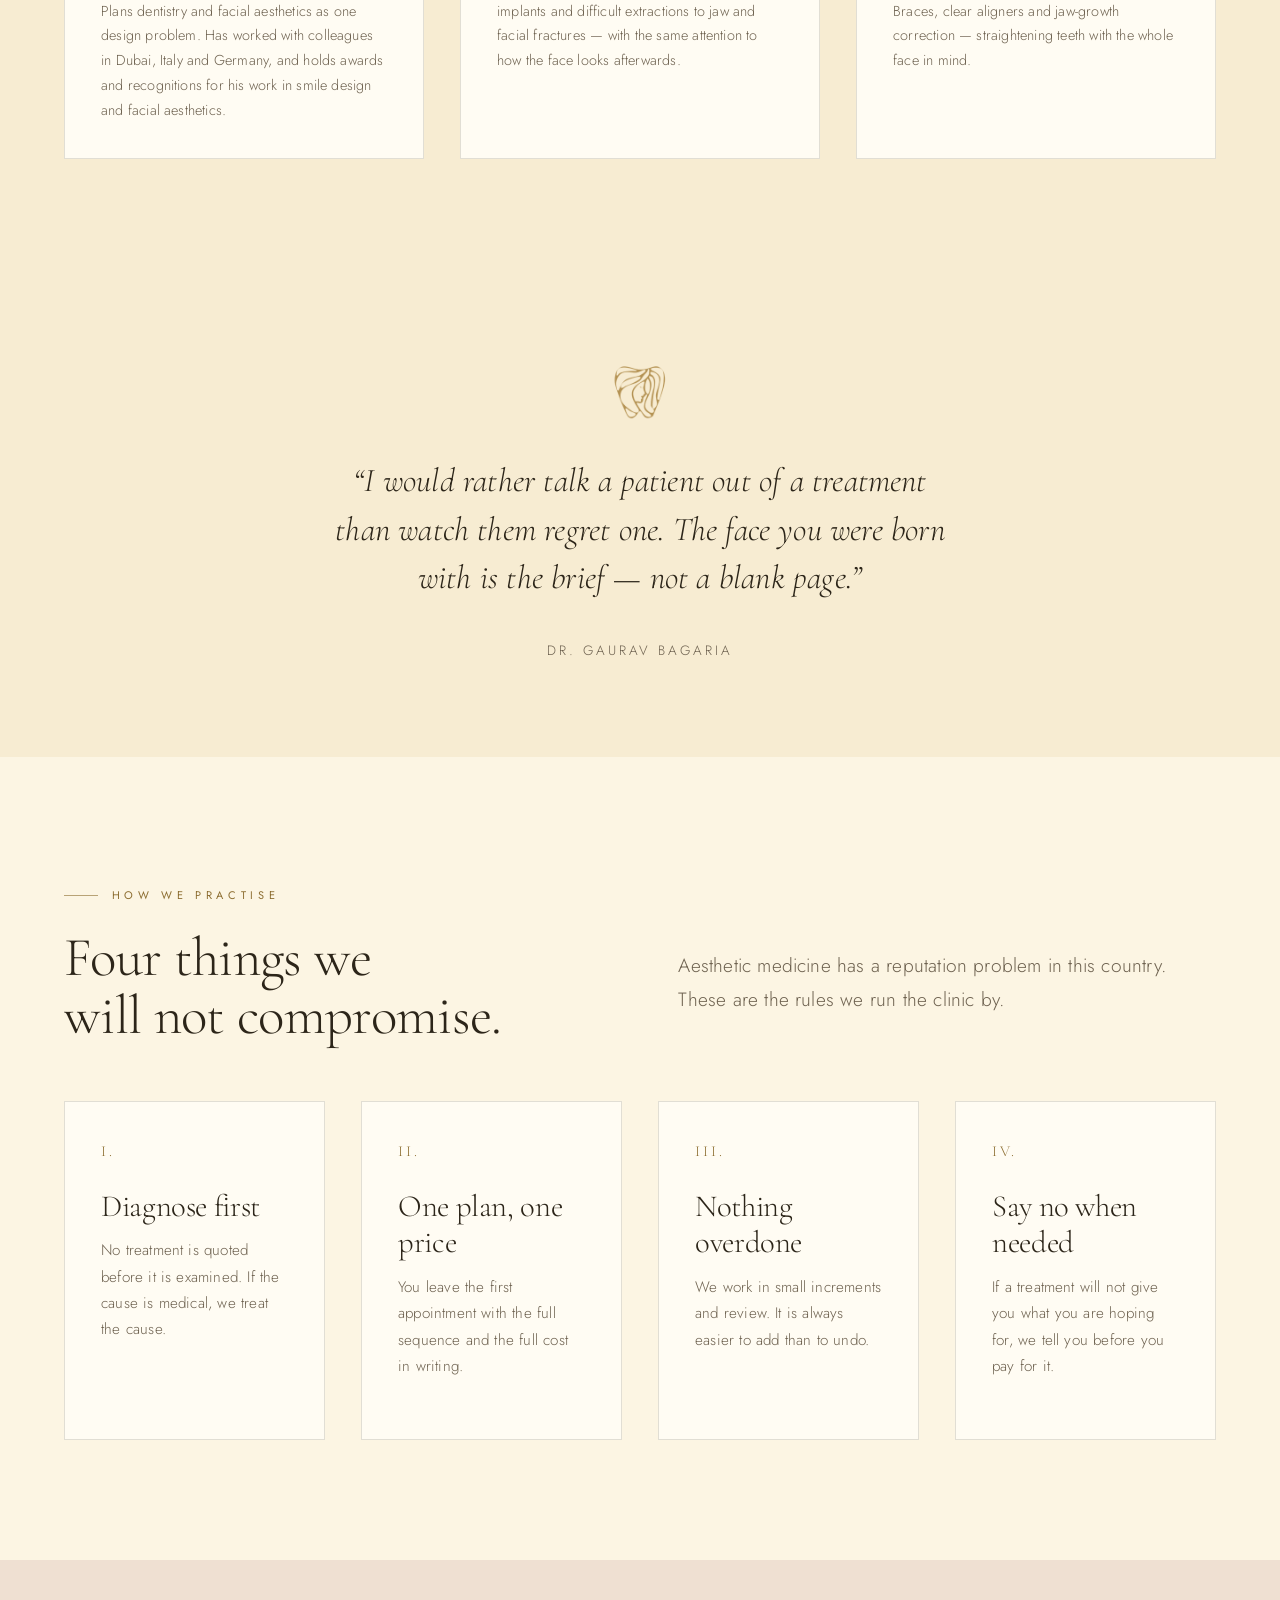
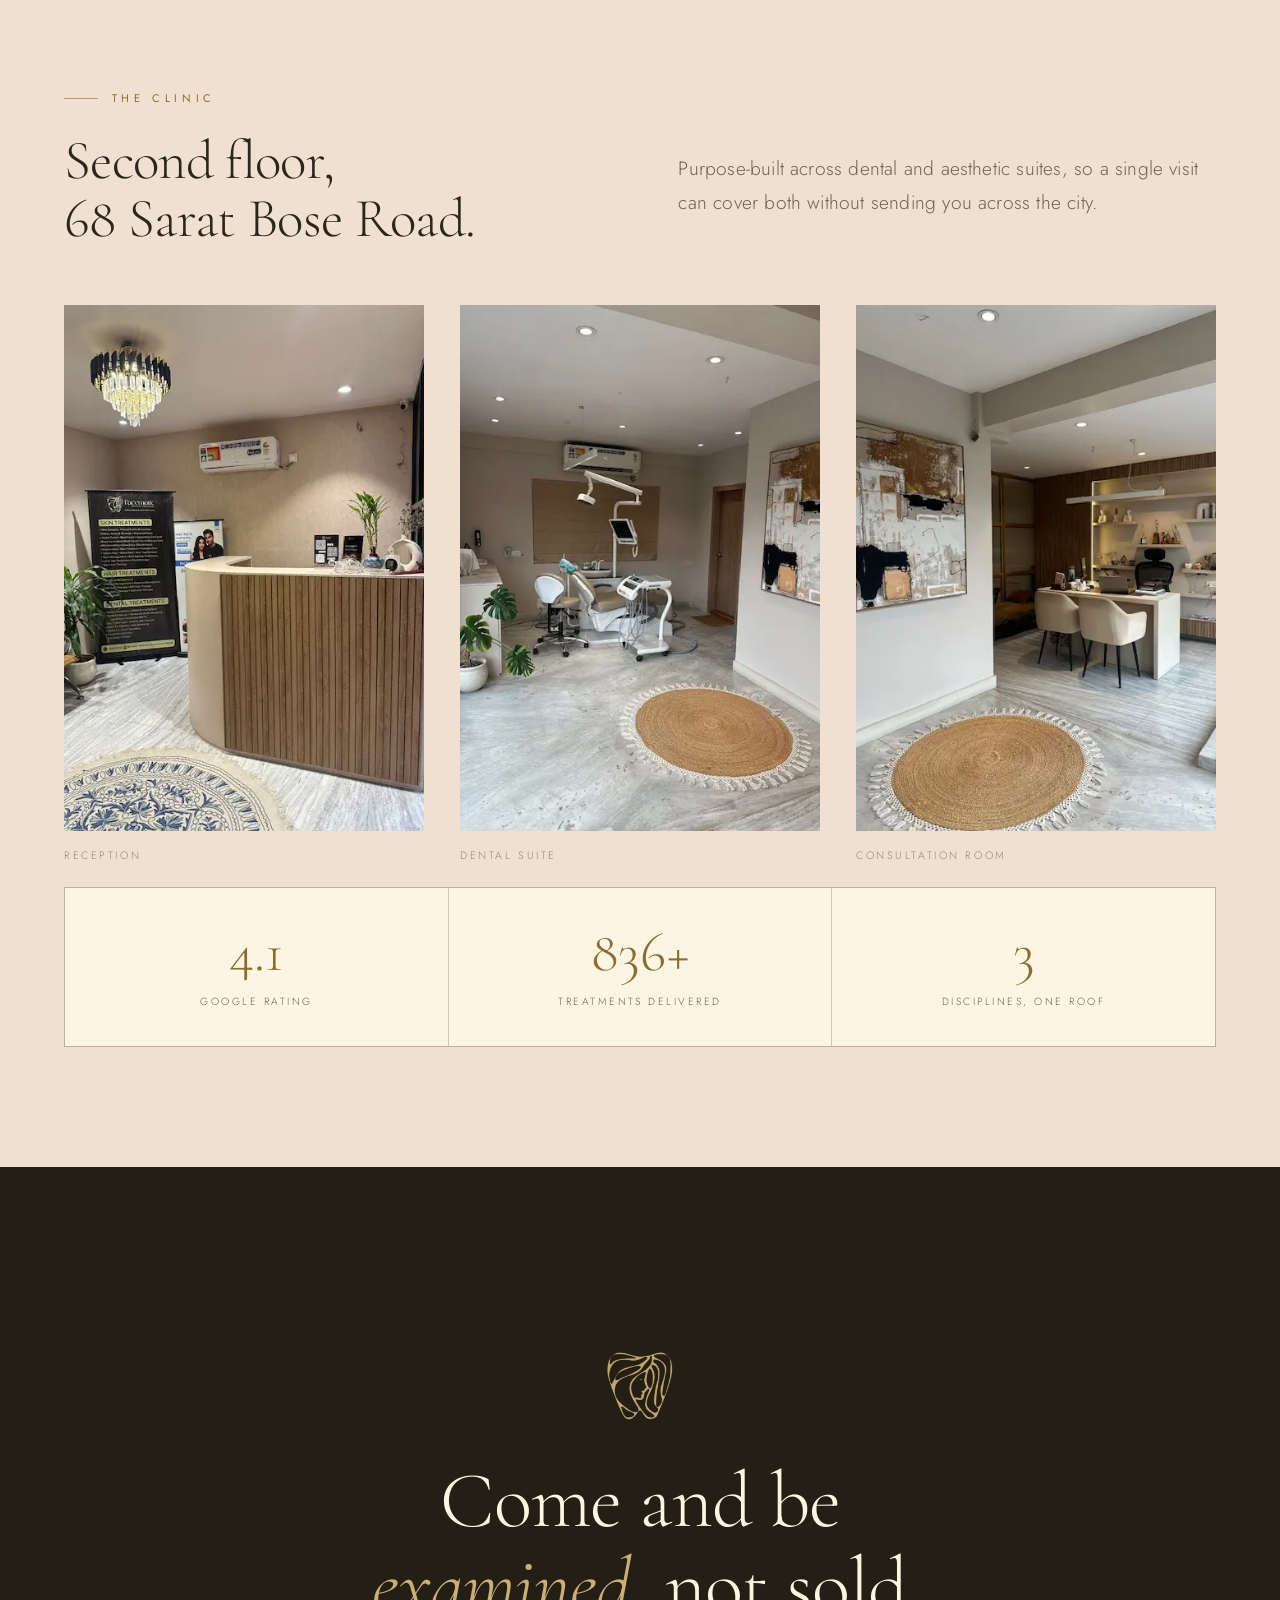
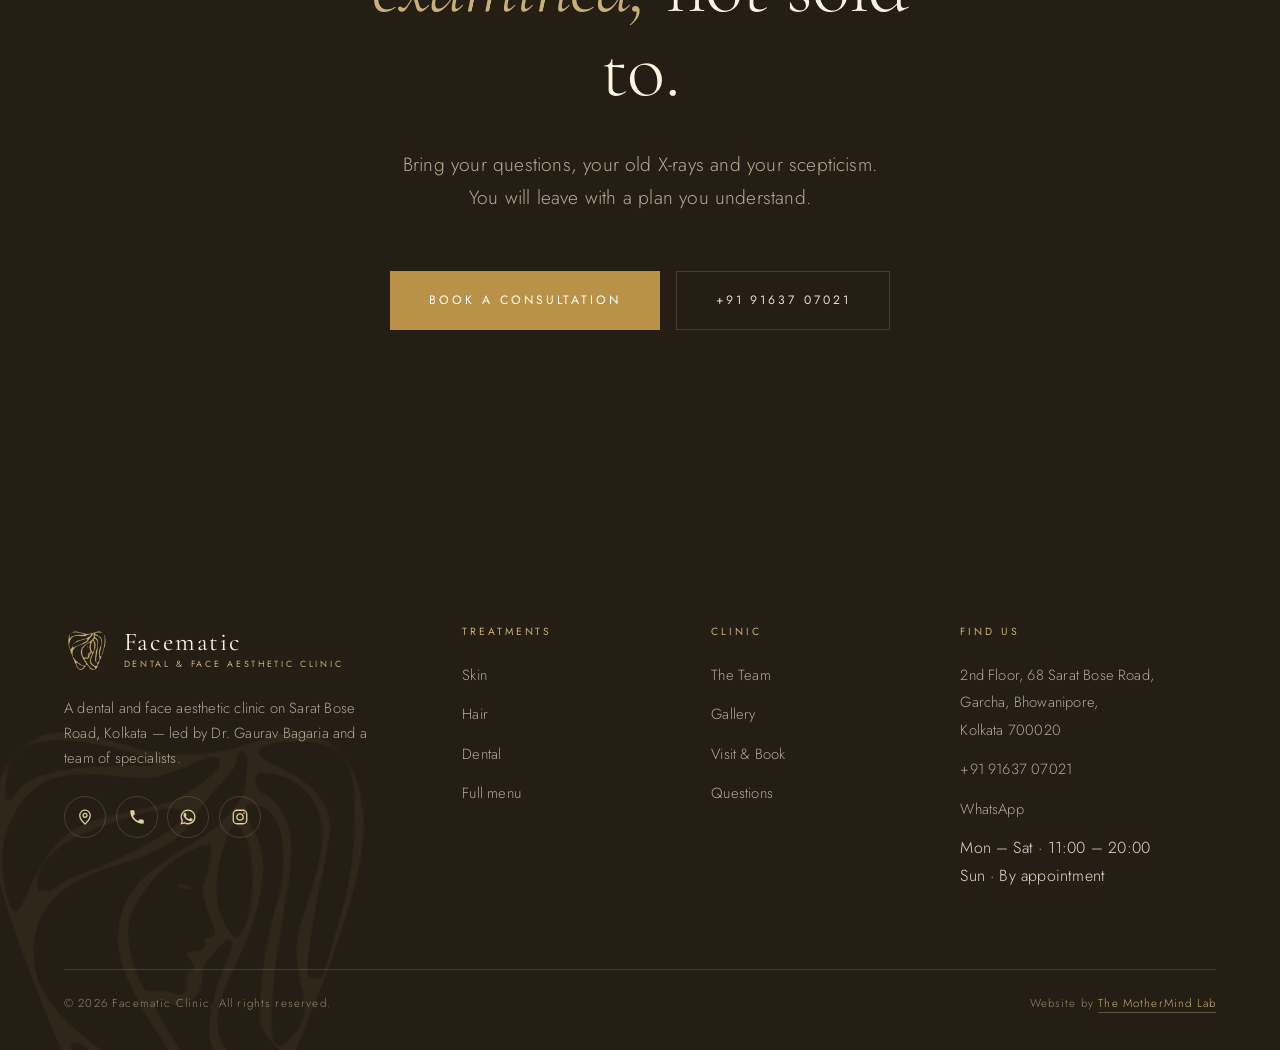
==== commit b74ea40f: "Signature treatments: 10 image tiles in place of the text list Five across on desktop, two across on" ====
--- a/about.html
+++ b/about.html
@@ -14,7 +14,7 @@
 <meta property="og:image" content="https://facematic.in/assets/img/og-image.jpg">
 <meta name="twitter:card" content="summary_large_image">
 <link rel="icon" href="assets/img/mark-brand.png">
-<link rel="stylesheet" href="assets/css/facematic.css?v=44">
+<link rel="stylesheet" href="assets/css/facematic.css?v=45">
 </head>
 <body>
 
@@ -313,6 +313,6 @@
   <a href="https://wa.me/919163707021" target="_blank" rel="noopener">WhatsApp</a>
 </div>
 
-<script src="assets/js/facematic.js?v=44"></script>
+<script src="assets/js/facematic.js?v=45"></script>
 </body>
 </html>
--- a/assets/css/facematic.css
+++ b/assets/css/facematic.css
@@ -302,6 +302,30 @@
 .titem .ds{display:block;font-size:.86rem;color:var(--slate);max-width:62ch;margin-top:.3rem;line-height:1.6;}
 .dark .titem .ds{color:var(--slate-2);}
 .titem .tag{font-size:.63rem;letter-spacing:.2em;text-transform:uppercase;color:var(--slate-2);white-space:nowrap;}
+
+/* ---------- 9b. TREATMENT TILES (image grid) ---------- */
+.tgrid{display:grid;grid-template-columns:repeat(2,1fr);gap:clamp(.45rem,1.3vw,.9rem);}
+@media(min-width:900px){.tgrid{grid-template-columns:repeat(5,1fr);}}
+.ttile{position:relative;display:block;aspect-ratio:1/1;overflow:hidden;background:var(--ink);}
+.ttile img{width:100%;height:100%;object-fit:cover;display:block;transition:transform 1.1s var(--ease);}
+.ttile::after{
+  content:"";position:absolute;inset:0;z-index:1;
+  background:linear-gradient(to top,rgba(20,16,10,.9) 0%,rgba(20,16,10,.55) 34%,rgba(20,16,10,.08) 68%,rgba(20,16,10,0) 100%);
+}
+.ttile::before{content:"";position:absolute;inset:0;z-index:3;border:1px solid transparent;transition:border-color var(--med);}
+.ttile:hover img{transform:scale(1.06);}
+.ttile:hover::before{border-color:var(--gold);}
+.ttile:focus-visible::before{border-color:var(--gold);}
+.ttile-txt{position:absolute;z-index:2;left:0;right:0;bottom:0;padding:clamp(.6rem,1.1vw,1rem);}
+.ttile .tag2{
+  display:block;font-size:.55rem;letter-spacing:.2em;text-transform:uppercase;
+  color:var(--gold-2);margin-bottom:.3rem;
+}
+.ttile .nm2{
+  display:block;font-family:var(--serif);font-weight:300;color:var(--butter);
+  font-size:clamp(.92rem,1.1vw,1.1rem);line-height:1.22;
+}
+@media (prefers-reduced-motion:reduce){.ttile:hover img{transform:none;}}
 
 .pills{display:flex;flex-wrap:wrap;gap:.6rem;}
 .pill{
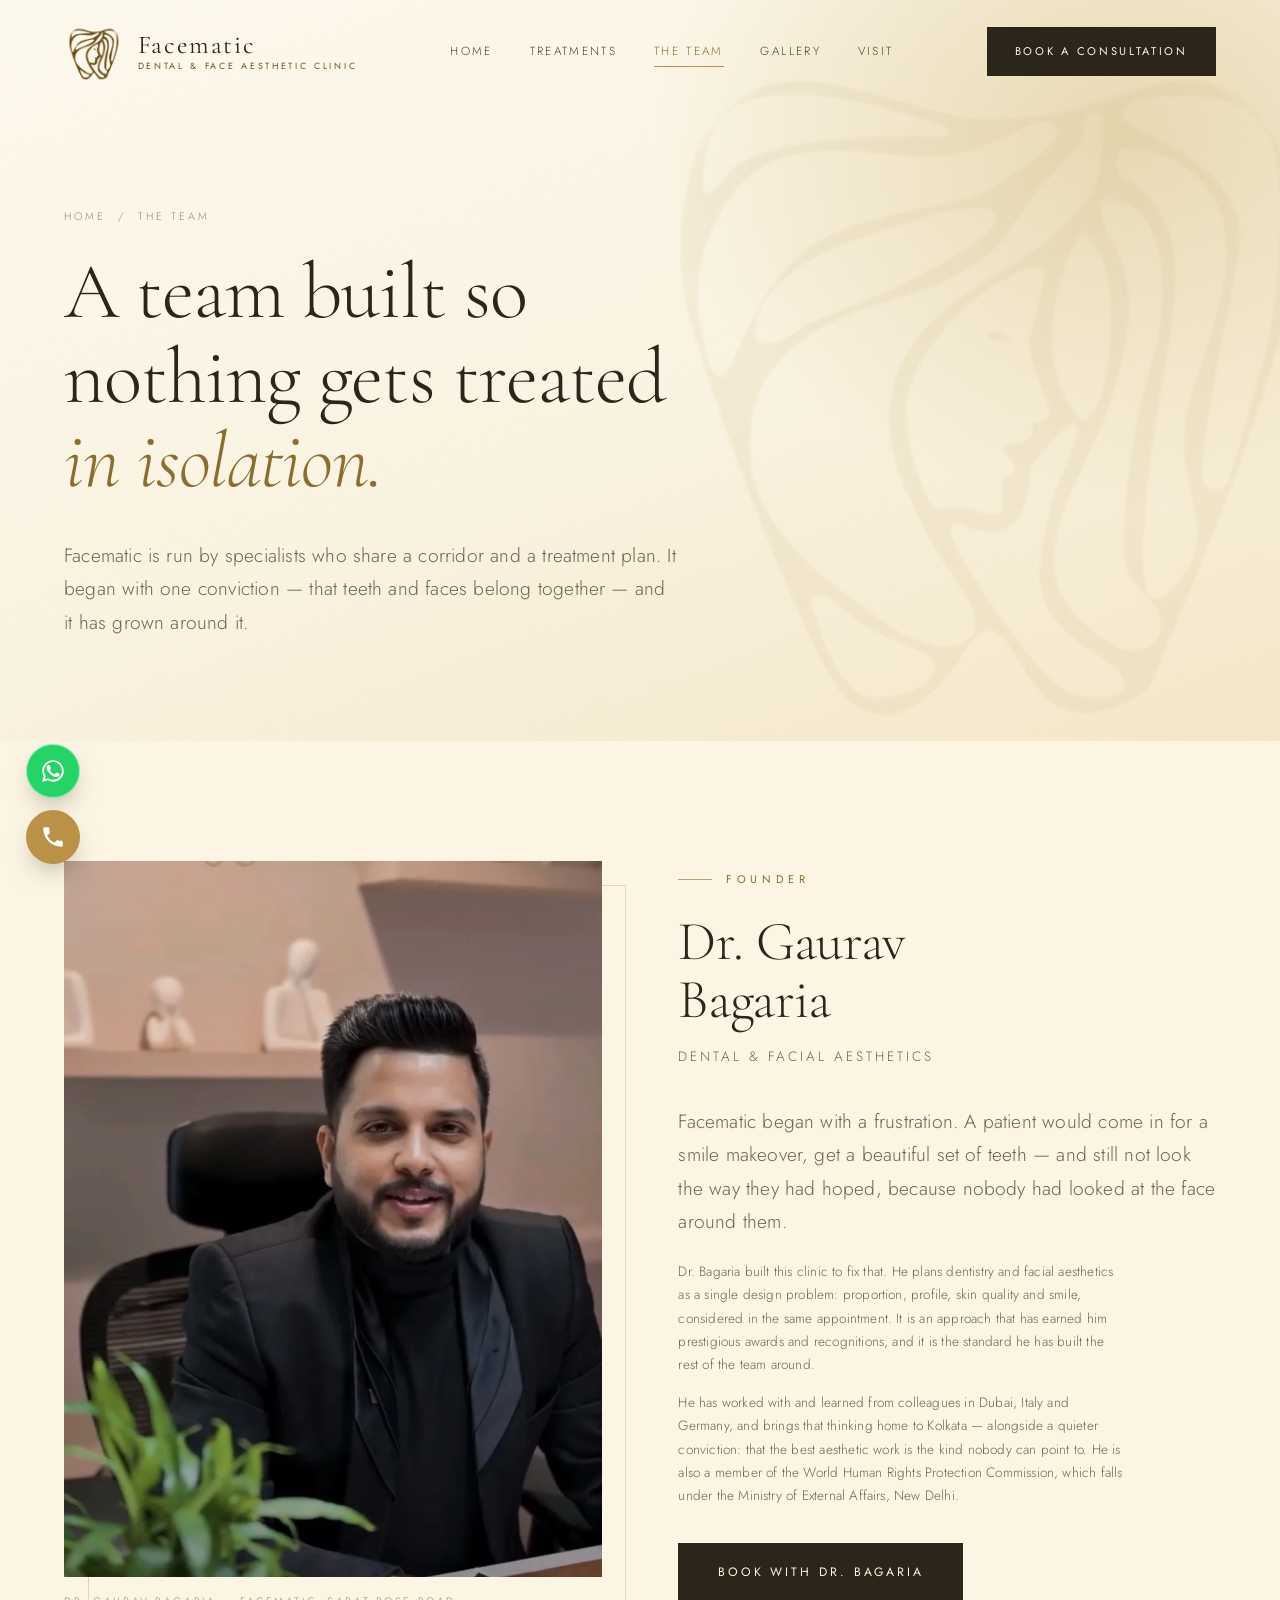
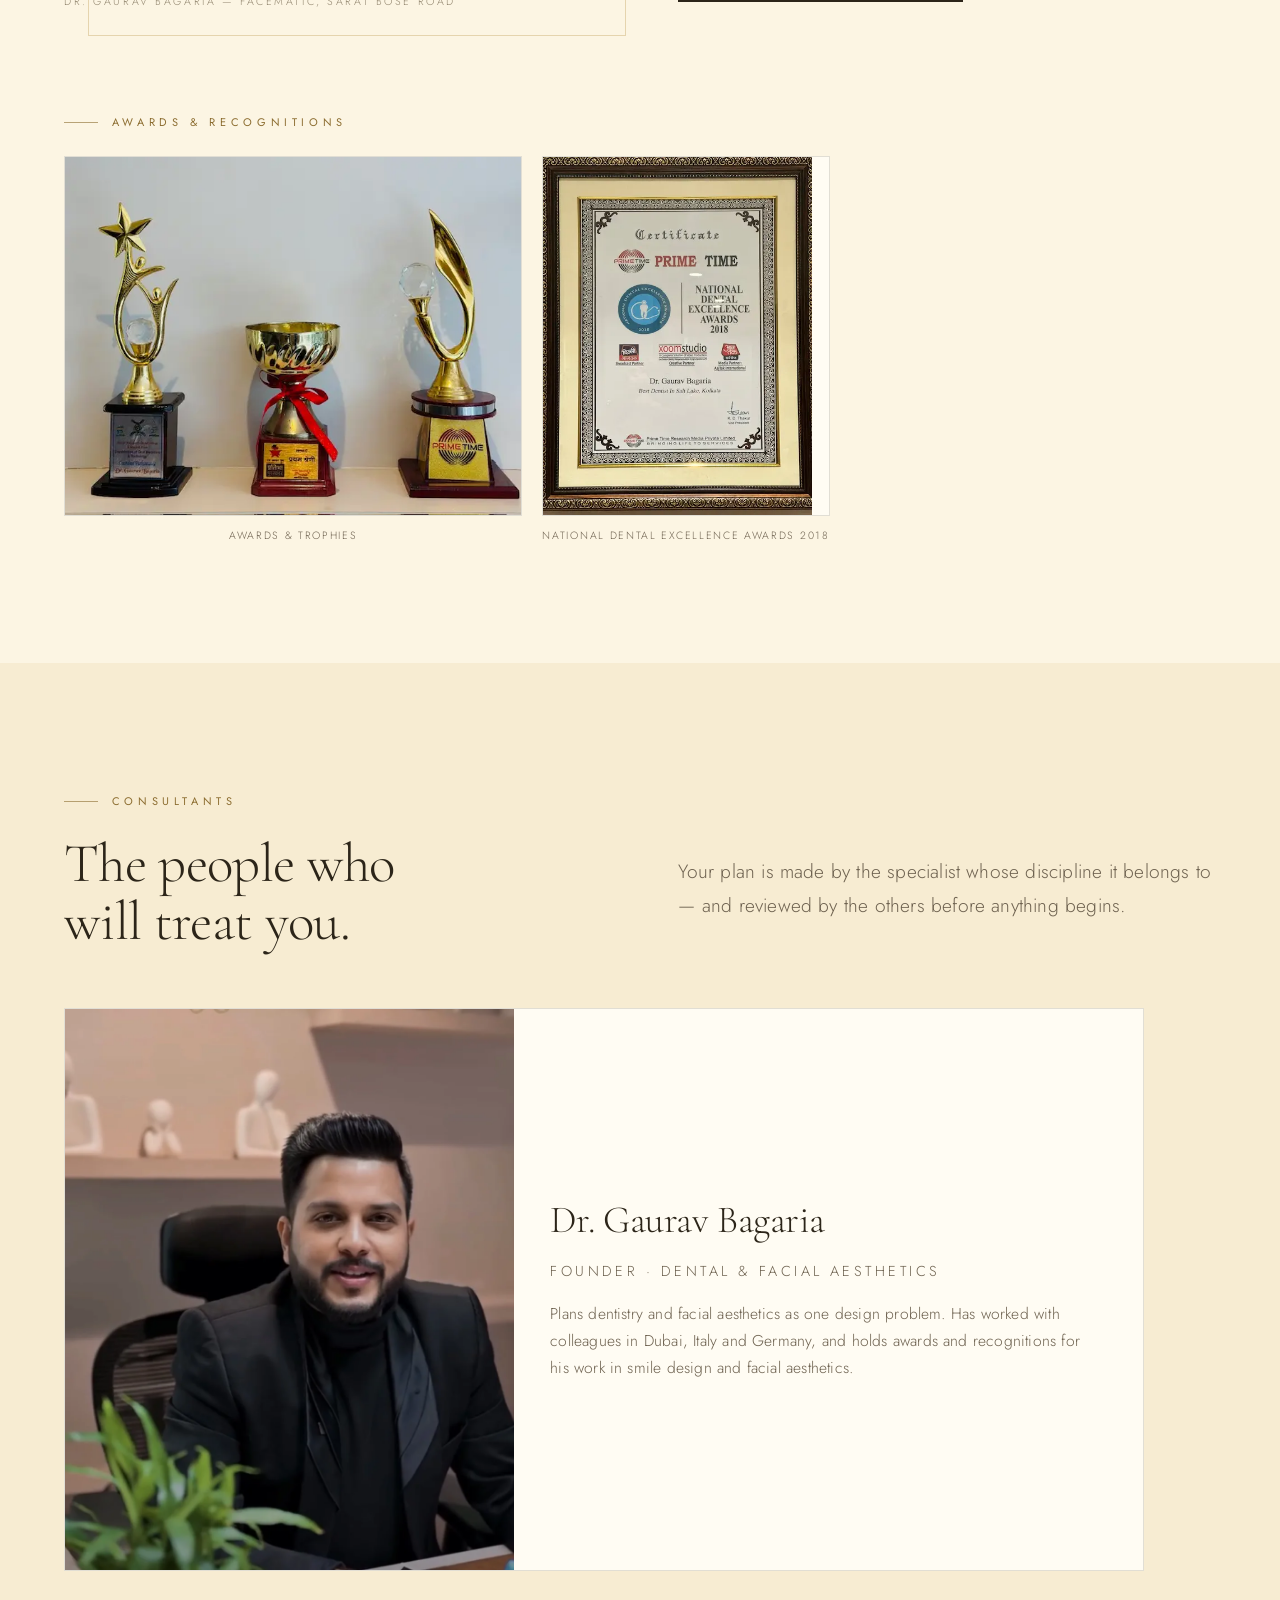
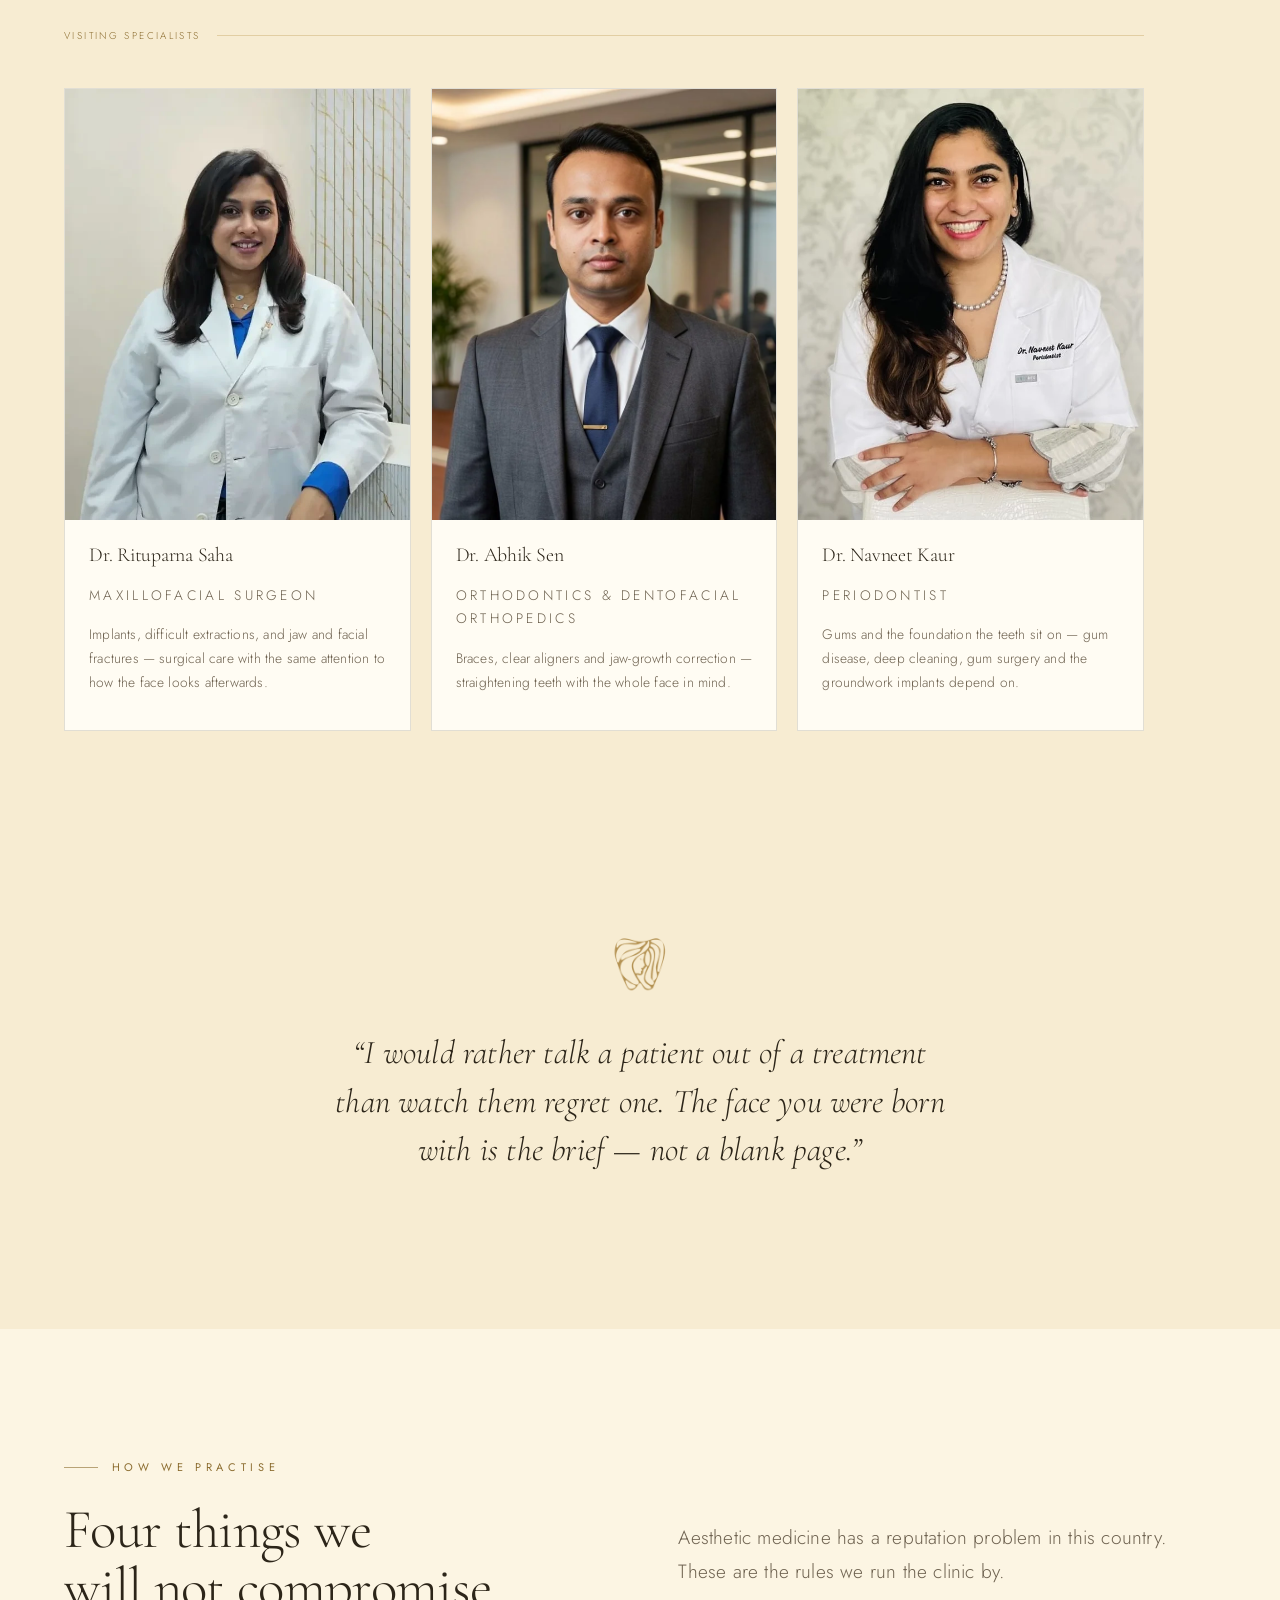
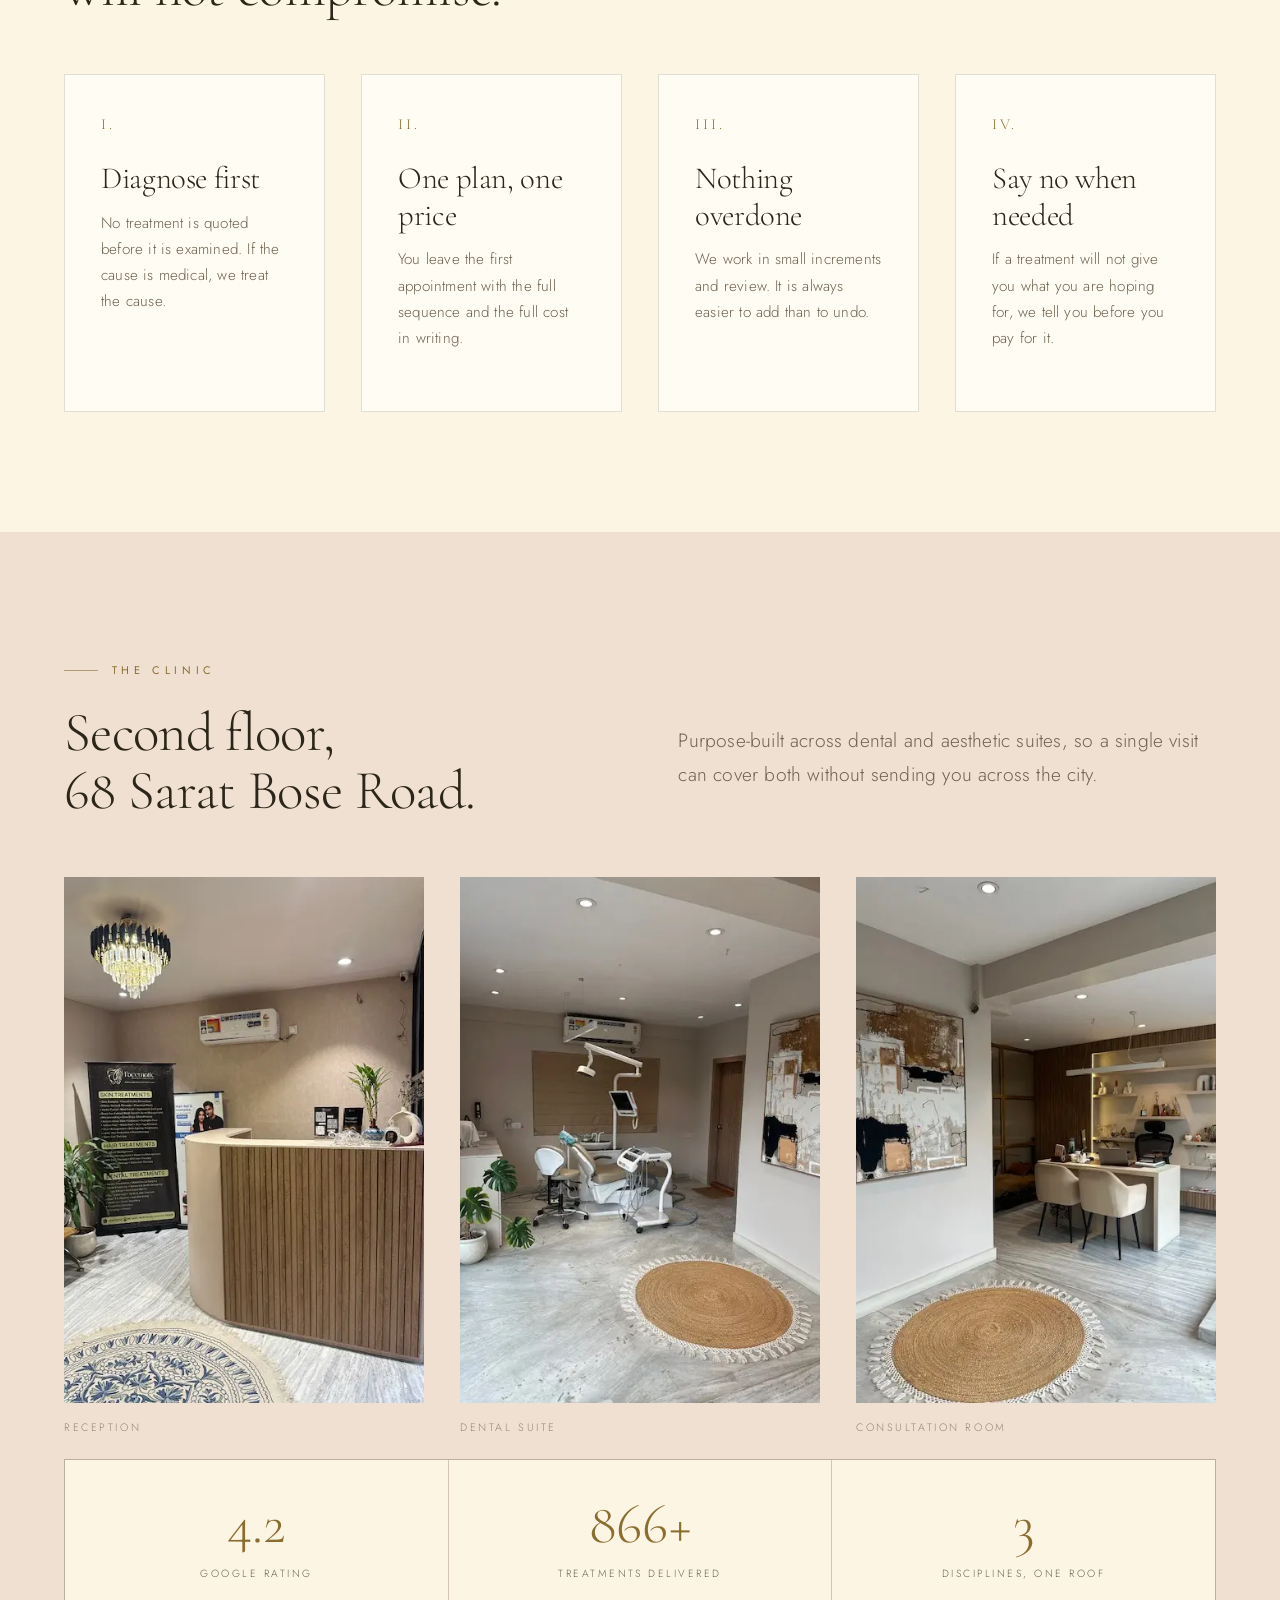
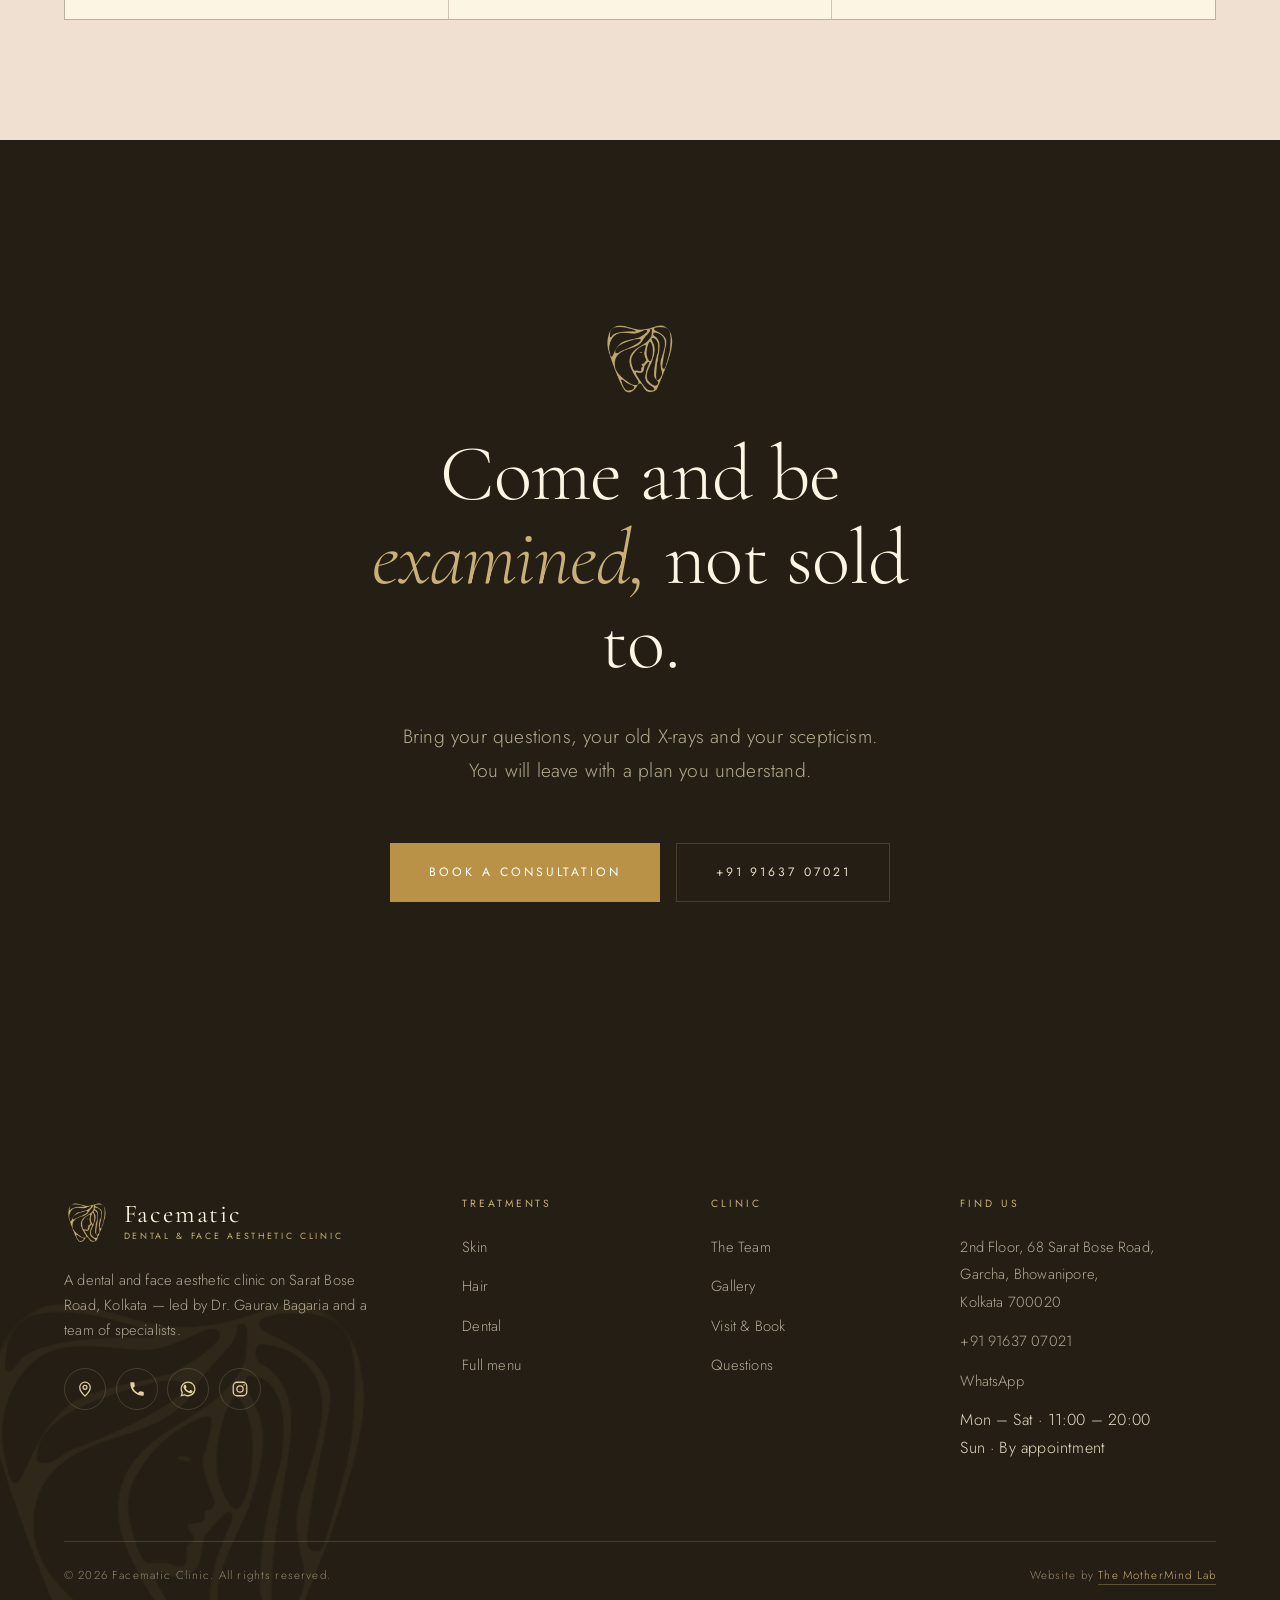
==== commit ffabd335: "Desktop hero photo, media section, reviews marquee, fourth doctor - Desktop hero now carries the lou" ====
--- a/about.html
+++ b/about.html
@@ -14,7 +14,7 @@
 <meta property="og:image" content="https://facematic.in/assets/img/og-image.jpg">
 <meta name="twitter:card" content="summary_large_image">
 <link rel="icon" href="assets/img/mark-brand.png">
-<link rel="stylesheet" href="assets/css/facematic.css?v=45">
+<link rel="stylesheet" href="assets/css/facematic.css?v=52">
 </head>
 <body>
 
@@ -126,8 +126,8 @@
       </p>
     </div>
 
-    <div class="grid g3 team-grid team-3">
-      <article class="doc reveal">
+    <div class="team-v2 reveal">
+      <article class="doc doc-lead reveal">
         <div class="doc-img"><img src="assets/img/dr-gaurav-bagaria.webp" alt="Dr. Gaurav Bagaria, founder of Facematic"></div>
         <div class="doc-body">
           <h3 class="h3">Dr. Gaurav Bagaria</h3>
@@ -137,26 +137,36 @@
              design and facial aesthetics.</p>
         </div>
       </article>
-
-      <article class="doc reveal d1">
+      <p class="team-sub-label">Visiting specialists</p>
+      <div class="team-sub3">
+        <article class="doc reveal">
         <div class="doc-img"><img src="assets/img/dr-rituparna-saha.webp" alt="Dr. Rituparna Saha, Maxillofacial Surgeon at Facematic"></div>
         <div class="doc-body">
           <h3 class="h3">Dr. Rituparna Saha</h3>
           <p class="doc-role">Maxillofacial Surgeon</p>
-          <p>Leads surgical care at Facematic &mdash; from implants and difficult extractions to jaw
-             and facial fractures &mdash; with the same attention to how the face looks afterwards.</p>
+          <p>Implants, difficult extractions, and jaw and facial fractures &mdash; surgical care with
+             the same attention to how the face looks afterwards.</p>
         </div>
       </article>
-
-      <article class="doc reveal d2">
+        <article class="doc reveal d1">
         <div class="doc-img"><img src="assets/img/dr-abhik-sen.webp" alt="Dr. Abhik Sen, Orthodontist at Facematic"></div>
         <div class="doc-body">
           <h3 class="h3">Dr. Abhik Sen</h3>
           <p class="doc-role">Orthodontics &amp; Dentofacial Orthopedics</p>
-          <p>Braces, clear aligners and jaw-growth correction &mdash; straightening teeth with
-               the whole face in mind.</p>
+          <p>Braces, clear aligners and jaw-growth correction &mdash; straightening teeth with the
+             whole face in mind.</p>
         </div>
       </article>
+        <article class="doc reveal d2">
+        <div class="doc-img"><img src="assets/img/dr-navneet-kaur.webp" alt="Dr. Navneet Kaur, Periodontist at Facematic"></div>
+        <div class="doc-body">
+          <h3 class="h3">Dr. Navneet Kaur</h3>
+          <p class="doc-role">Periodontist</p>
+          <p>Gums and the foundation the teeth sit on &mdash; gum disease, deep cleaning, gum surgery
+             and the groundwork implants depend on.</p>
+        </div>
+      </article>
+      </div>
     </div>
   </div>
 </section>
@@ -313,6 +323,6 @@
   <a href="https://wa.me/919163707021" target="_blank" rel="noopener">WhatsApp</a>
 </div>
 
-<script src="assets/js/facematic.js?v=45"></script>
+<script src="assets/js/facematic.js?v=52"></script>
 </body>
 </html>
--- a/assets/css/facematic.css
+++ b/assets/css/facematic.css
@@ -618,18 +618,24 @@
 /* ---------- 15h. GOOGLE REVIEW CARDS (carousel) ---------- */
 .stats.stats-3{grid-template-columns:repeat(3,1fr);}
 @media(max-width:560px){.stats.stats-3{grid-template-columns:1fr;}}
-.grev-wrap{position:relative;}
-.grev-track{display:flex;gap:1.5rem;overflow-x:auto;scroll-snap-type:x mandatory;scroll-behavior:smooth;
-  padding:.25rem 0 .75rem;scrollbar-width:none;}
+.grevmarq{position:relative;overflow-x:auto;overflow-y:hidden;padding-block:.25rem .75rem;
+  scrollbar-width:none;-ms-overflow-style:none;overscroll-behavior-x:contain;cursor:grab;
+  -webkit-mask-image:linear-gradient(90deg,transparent,#000 4%,#000 96%,transparent);
+          mask-image:linear-gradient(90deg,transparent,#000 4%,#000 96%,transparent);}
+.grevmarq::-webkit-scrollbar{display:none;}
+.grevmarq.is-held{cursor:grabbing;}
+.grev-track{display:flex;gap:1.5rem;width:max-content;align-items:stretch;}
+.grev-hint{display:block;margin-top:1rem;text-align:center;font-size:.6rem;letter-spacing:.2em;
+  text-transform:uppercase;color:var(--slate-2);opacity:.75;}
 .grev-track::-webkit-scrollbar{display:none;}
-.grev{position:relative;flex:0 0 calc((100% - 3rem) / 3);scroll-snap-align:start;display:flex;flex-direction:column;
-  align-items:center;text-align:center;min-height:380px;padding:2rem 2rem 1.8rem;border-radius:18px;
+.grev{position:relative;flex:0 0 360px;display:flex;flex-direction:column;
+  align-items:center;text-align:center;padding:2rem 2rem 1.8rem;border-radius:18px;
   background:#FBF6EC;color:var(--ink);}
 .grev-avatar{width:72px;height:72px;border-radius:50%;display:grid;place-items:center;margin-bottom:1.4rem;
   font-family:var(--serif);font-size:2rem;line-height:1;color:#fff;background:var(--av,var(--gold));
   box-shadow:0 0 0 3px #FBF6EC,0 0 0 4px rgba(185,146,71,.35);}
 .grev-g{position:absolute;top:1.5rem;right:1.5rem;width:28px;height:28px;}
-.grev-text{flex:1;margin:0;font-family:var(--serif);font-style:italic;font-size:1.06rem;line-height:1.7;color:var(--ink-2);}
+.grev-text{flex:1;margin:0;font-family:var(--serif);font-style:italic;font-size:1rem;line-height:1.65;color:var(--ink-2);display:-webkit-box;-webkit-box-orient:vertical;-webkit-line-clamp:9;overflow:hidden;}
 .grev-stars{margin:1.6rem 0 .55rem;font-size:1.4rem;letter-spacing:.22em;line-height:1;color:#FBBC04;}
 .grev-name{margin:0;font-size:.9rem;color:var(--slate);}
 .grev-foot{display:flex;align-items:center;justify-content:center;gap:1rem;margin-top:var(--s5);flex-wrap:wrap;}
@@ -639,8 +645,11 @@
 .grev-btn:hover:not(:disabled){background:var(--gold-2);border-color:var(--gold-2);color:var(--espresso);}
 .grev-btn:disabled{opacity:.3;cursor:default;}
 .grev-wrap.no-overflow .grev-btn{display:none;}
-@media(max-width:1024px){.grev{flex-basis:calc((100% - 1.5rem) / 2);}}
-@media(max-width:640px){.grev{flex-basis:86%;padding:1.8rem 1.5rem 1.6rem;}}
+@media(max-width:640px){.grev{flex:0 0 290px;padding:1.8rem 1.5rem 1.6rem;}
+  .grev-avatar{width:60px;height:60px;font-size:1.7rem;margin-bottom:1rem;}}
+@media (prefers-reduced-motion:reduce){
+  .grevmarq{-webkit-mask-image:none;mask-image:none;scroll-snap-type:x mandatory;}
+  .grev{scroll-snap-align:center;}}
 
 /* ---------- 15g. CREDENTIALS + AWARD TILES (team page) ---------- */
 .cred{display:flex;gap:1rem;align-items:flex-start;margin-top:var(--s3);padding:1rem 1.2rem;
@@ -839,7 +848,13 @@
 }
 
 /* ---------- mobile hero photo (phones / small tablets only) ---------- */
-.hero-photo{display:none;}
+.hero-photo{position:absolute;inset:0;z-index:1;display:block;}
+.hero-photo img{width:100%;height:100%;object-fit:cover;object-position:center 58%;}
+.hero-photo::after{content:"";position:absolute;inset:0;
+  background:
+    linear-gradient(to right,rgba(252,245,227,.97) 0%,rgba(252,245,227,.93) 34%,rgba(252,245,227,.66) 60%,rgba(252,245,227,.42) 100%),
+    linear-gradient(to bottom,rgba(252,245,227,.5) 0%,rgba(252,245,227,0) 26%,rgba(252,245,227,0) 68%,rgba(252,245,227,.92) 100%);}
+@media(min-width:861px){.hero .hero-mark{opacity:.07;}}
 @media(max-width:860px){
   .hero-photo{display:block;position:absolute;left:0;right:0;top:0;height:64vh;height:64svh;z-index:1;}
   .hero-photo img{width:100%;height:100%;object-fit:cover;object-position:center 42%;}
@@ -927,3 +942,54 @@
 /* ---------- team: three equal cards in one row ---------- */
 .team-grid.team-3{max-width:none;align-items:stretch;}
 .team-3 .doc{height:100%;}
+
+/* ---------- 21. MEDIA / PRESS ---------- */
+.medgrid{display:grid;grid-template-columns:repeat(2,1fr);gap:clamp(1rem,2.2vw,1.7rem);}
+@media(max-width:760px){.medgrid{grid-template-columns:1fr;}}
+.medvid{position:relative;display:block;aspect-ratio:16/9;overflow:hidden;background:var(--ink);}
+.medvid img{width:100%;height:100%;object-fit:cover;display:block;transition:transform 1.1s var(--ease);}
+.medvid::after{content:"";position:absolute;inset:0;z-index:1;
+  background:linear-gradient(to top,rgba(20,16,10,.88) 0%,rgba(20,16,10,.35) 45%,rgba(20,16,10,0) 75%);}
+.medvid:hover img{transform:scale(1.04);}
+.med-play{position:absolute;z-index:2;top:50%;left:50%;transform:translate(-50%,-50%);
+  width:58px;height:58px;border-radius:50%;display:grid;place-items:center;
+  background:rgba(252,245,227,.92);color:var(--espresso);transition:all var(--med);}
+.med-play svg{width:20px;height:20px;margin-left:3px;}
+.medvid:hover .med-play{background:var(--gold-2);transform:translate(-50%,-50%) scale(1.07);}
+.med-meta{position:absolute;z-index:2;left:0;right:0;bottom:0;padding:clamp(.9rem,1.6vw,1.3rem);}
+.med-tag{display:block;font-size:.58rem;letter-spacing:.2em;text-transform:uppercase;color:var(--gold-2);margin-bottom:.3rem;}
+.med-title{display:block;font-family:var(--serif);font-weight:300;color:var(--butter);
+  font-size:clamp(1rem,1.5vw,1.25rem);line-height:1.25;}
+
+.presrow{display:grid;grid-template-columns:repeat(3,1fr);gap:clamp(.8rem,1.8vw,1.4rem);margin-top:clamp(1.4rem,3vw,2.4rem);}
+@media(max-width:620px){.presrow{grid-template-columns:repeat(2,1fr);}}
+.pres{margin:0;}
+.pres .ba-open{display:block;width:100%;padding:0;border:0;background:none;cursor:zoom-in;}
+.pres img{width:100%;aspect-ratio:3/4;object-fit:cover;display:block;border:1px solid var(--line);
+  transition:opacity var(--med);}
+.pres .ba-open:hover img{opacity:.88;}
+.pres-cap{margin-top:.6rem;font-size:.63rem;letter-spacing:.18em;text-transform:uppercase;color:var(--slate-2);}
+
+/* placeholders — visible only until the real items are supplied */
+.med-ph{display:grid;place-items:center;text-align:center;padding:1.2rem;
+  border:1px dashed var(--line-gold);background:var(--cream);color:var(--slate-2);}
+.medvid.med-ph{background:var(--cream);aspect-ratio:16/9;}
+.medvid.med-ph::after{display:none;}
+.pres.med-ph{aspect-ratio:3/4;}
+.med-ph-t{display:block;font-family:var(--serif);font-size:1rem;color:var(--gold-deep);margin-bottom:.35rem;}
+.med-ph-s{display:block;font-size:.62rem;letter-spacing:.16em;text-transform:uppercase;}
+
+/* ---------- team: founder card above three visiting specialists ---------- */
+.team-v2{max-width:1080px;}
+.team-sub-label{margin:var(--s4) 0 var(--s3);font-size:.62rem;letter-spacing:.24em;
+  text-transform:uppercase;color:var(--gold-deep);display:flex;align-items:center;gap:1rem;}
+.team-sub-label::after{content:"";flex:1;height:1px;background:var(--line-gold);}
+.team-sub3{display:grid;grid-template-columns:repeat(3,1fr);gap:1.25rem;align-items:start;}
+.team-sub3 .doc-body{padding:var(--s3) var(--s3) var(--s4);}
+.team-sub3 .doc-body h3{font-size:1.24rem;}
+.team-sub3 .doc-body p{font-size:.86rem;}
+@media(max-width:860px){
+  .doc-lead{grid-template-columns:1fr;}
+  .doc-lead .doc-body{padding:var(--s4);}
+  .team-sub3{grid-template-columns:1fr;}
+}
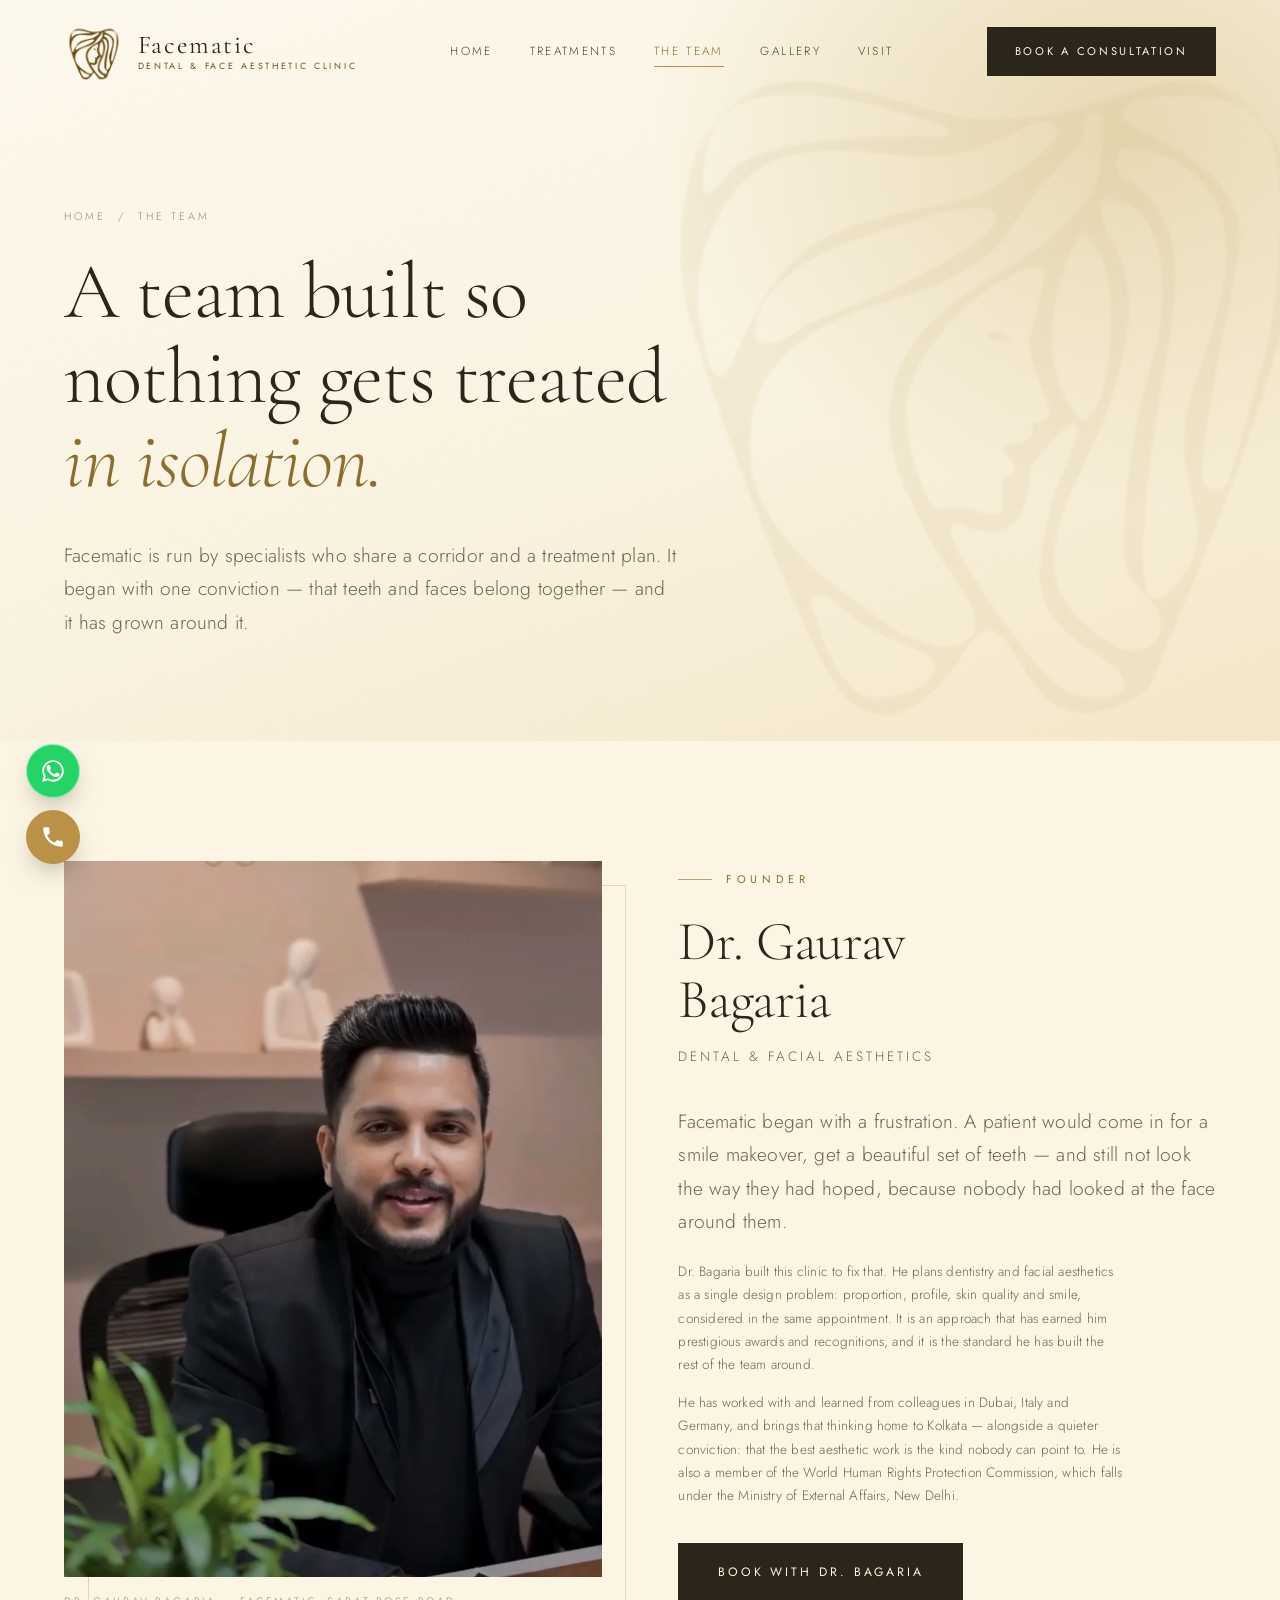
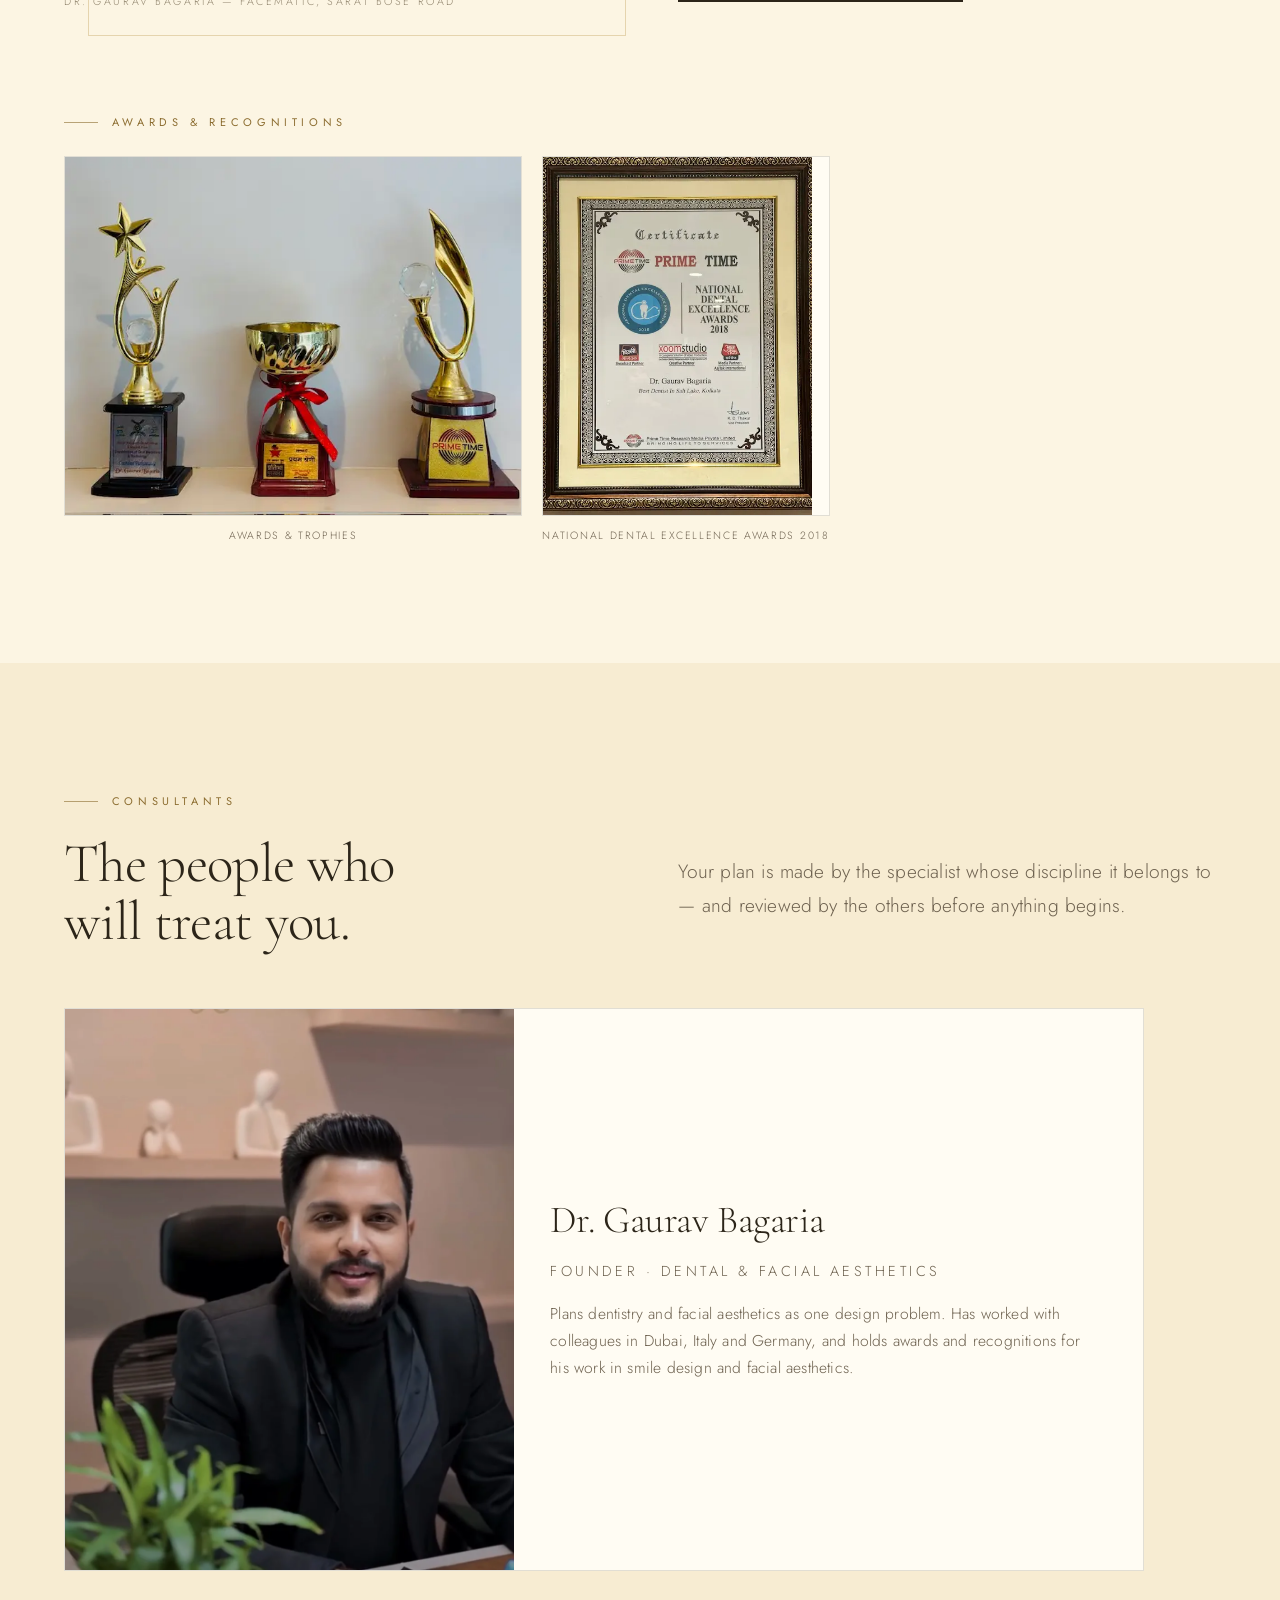
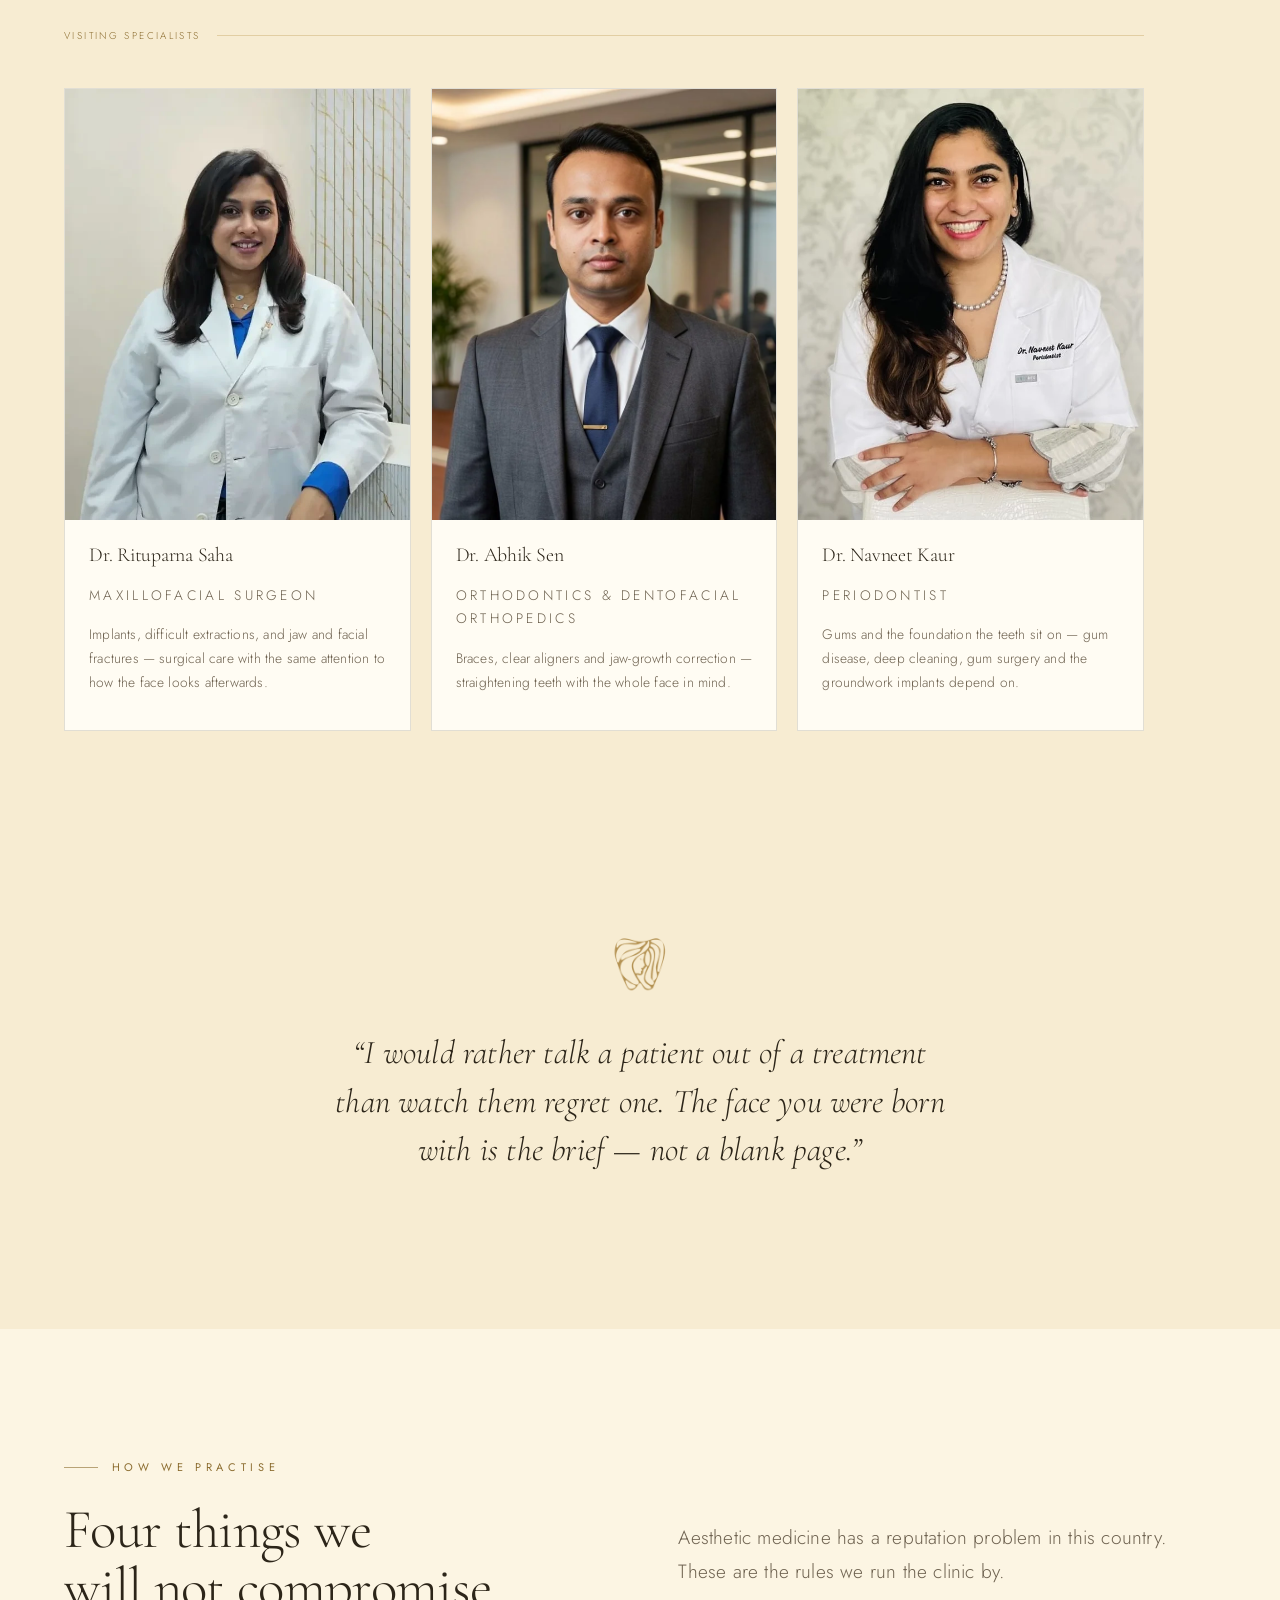
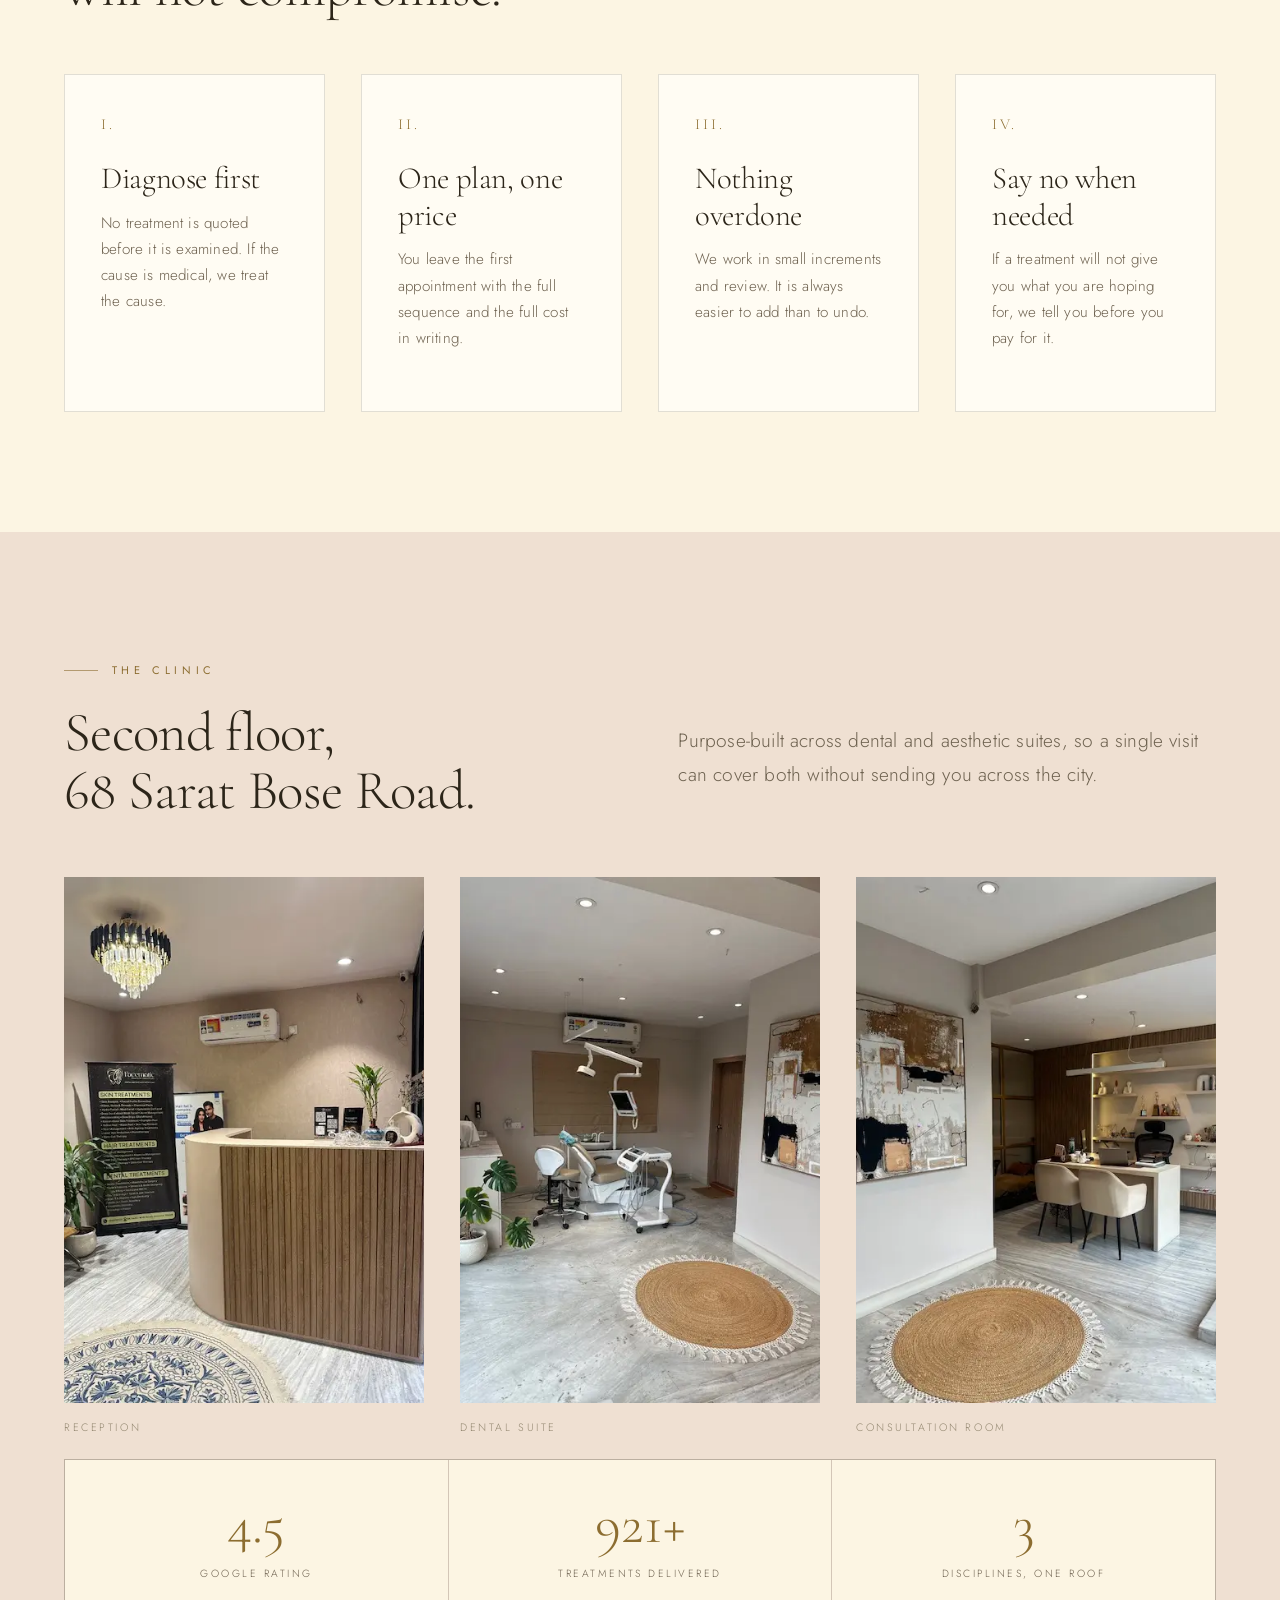
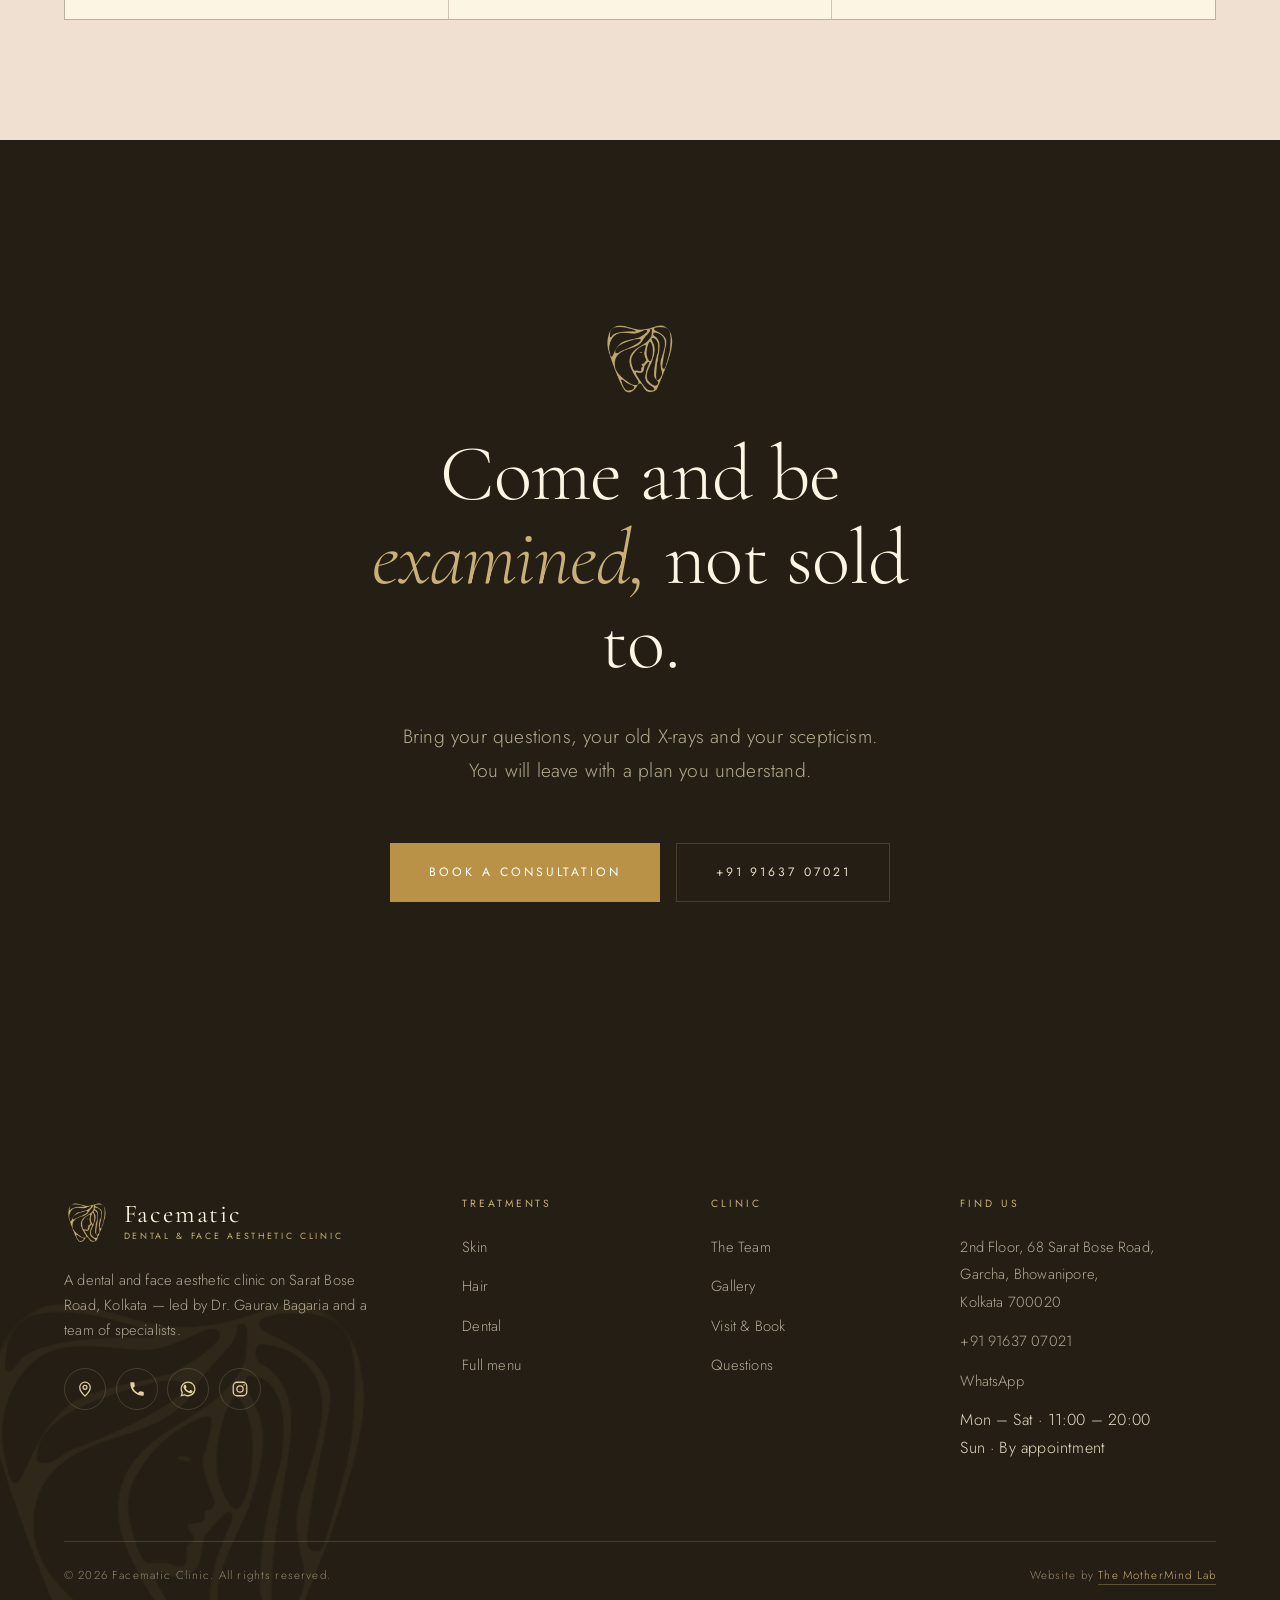
==== commit 781abb19: "Home page: Instagram grid before the footer Same three tiles and handle as the Visit page.  Co-Autho" ====
--- a/about.html
+++ b/about.html
@@ -14,7 +14,7 @@
 <meta property="og:image" content="https://facematic.in/assets/img/og-image.jpg">
 <meta name="twitter:card" content="summary_large_image">
 <link rel="icon" href="assets/img/mark-brand.png">
-<link rel="stylesheet" href="assets/css/facematic.css?v=52">
+<link rel="stylesheet" href="assets/css/facematic.css?v=53">
 </head>
 <body>
 
@@ -323,6 +323,6 @@
   <a href="https://wa.me/919163707021" target="_blank" rel="noopener">WhatsApp</a>
 </div>
 
-<script src="assets/js/facematic.js?v=52"></script>
+<script src="assets/js/facematic.js?v=53"></script>
 </body>
 </html>
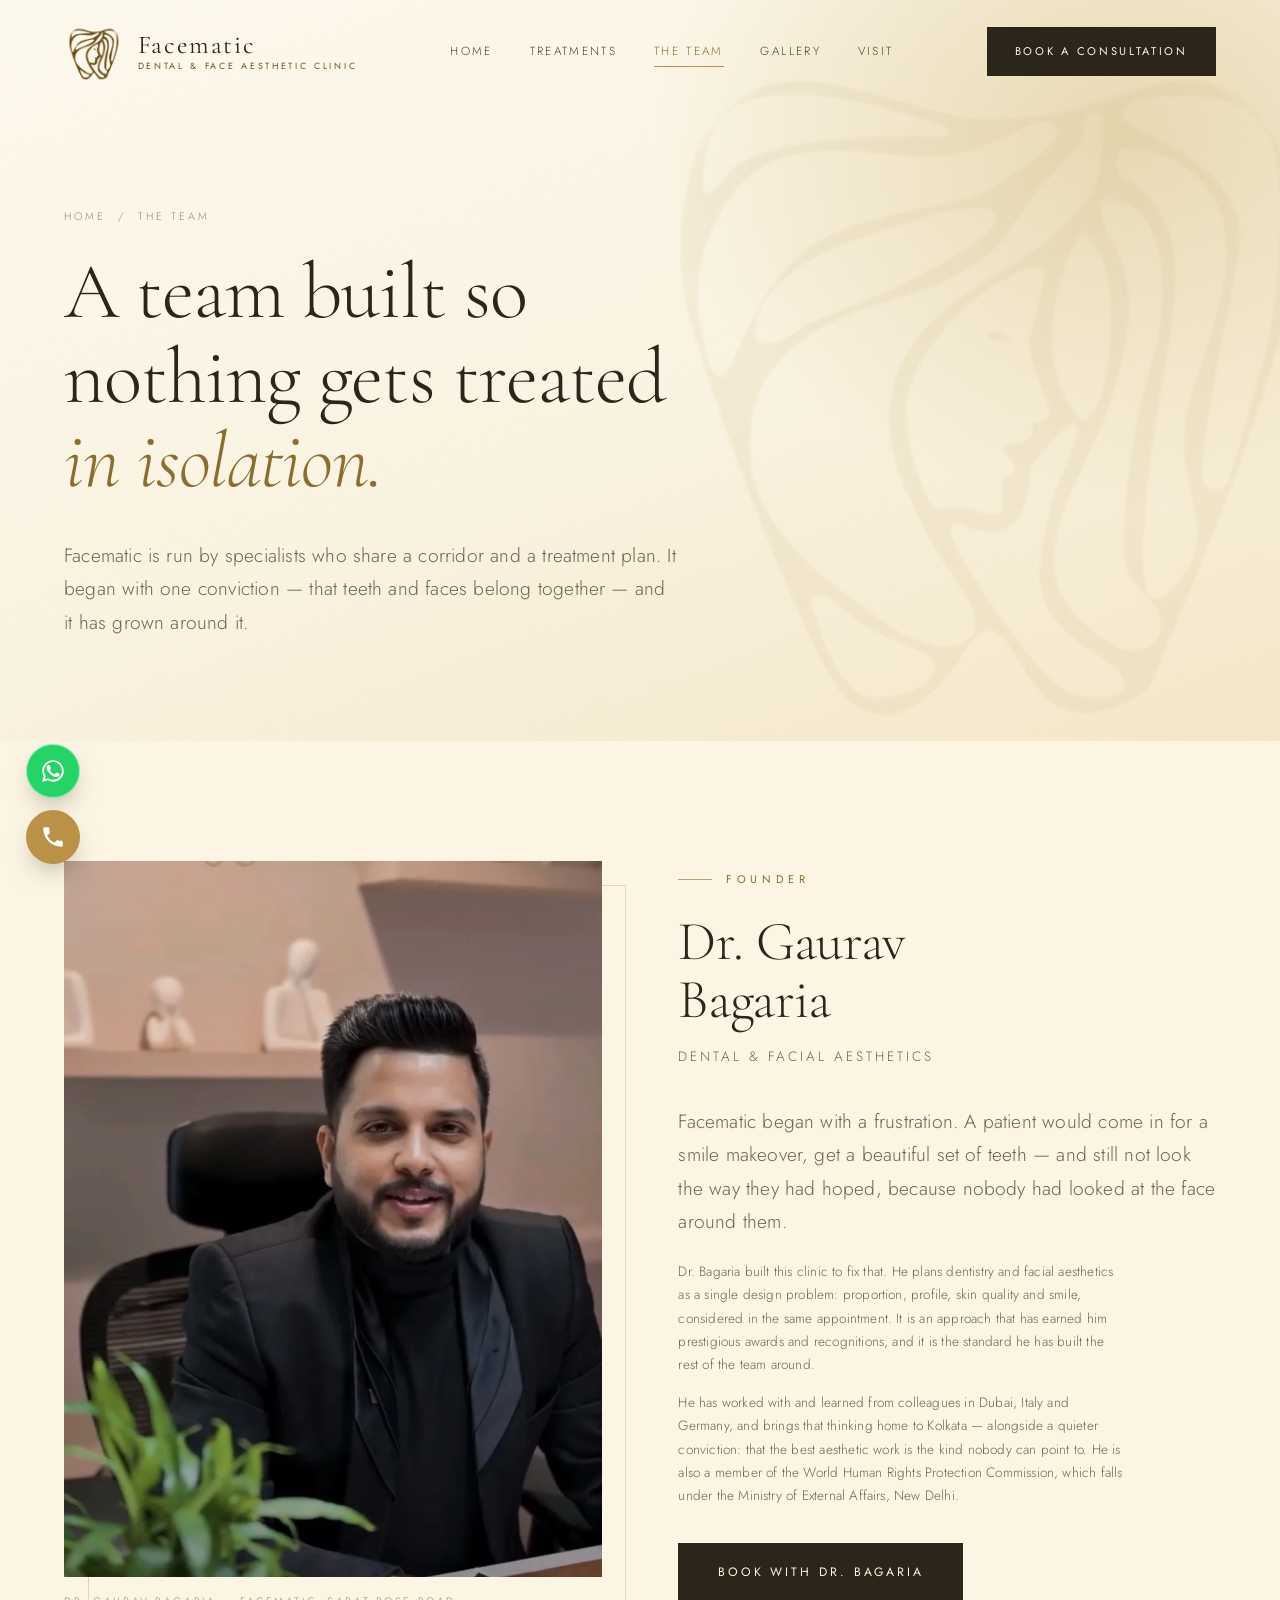
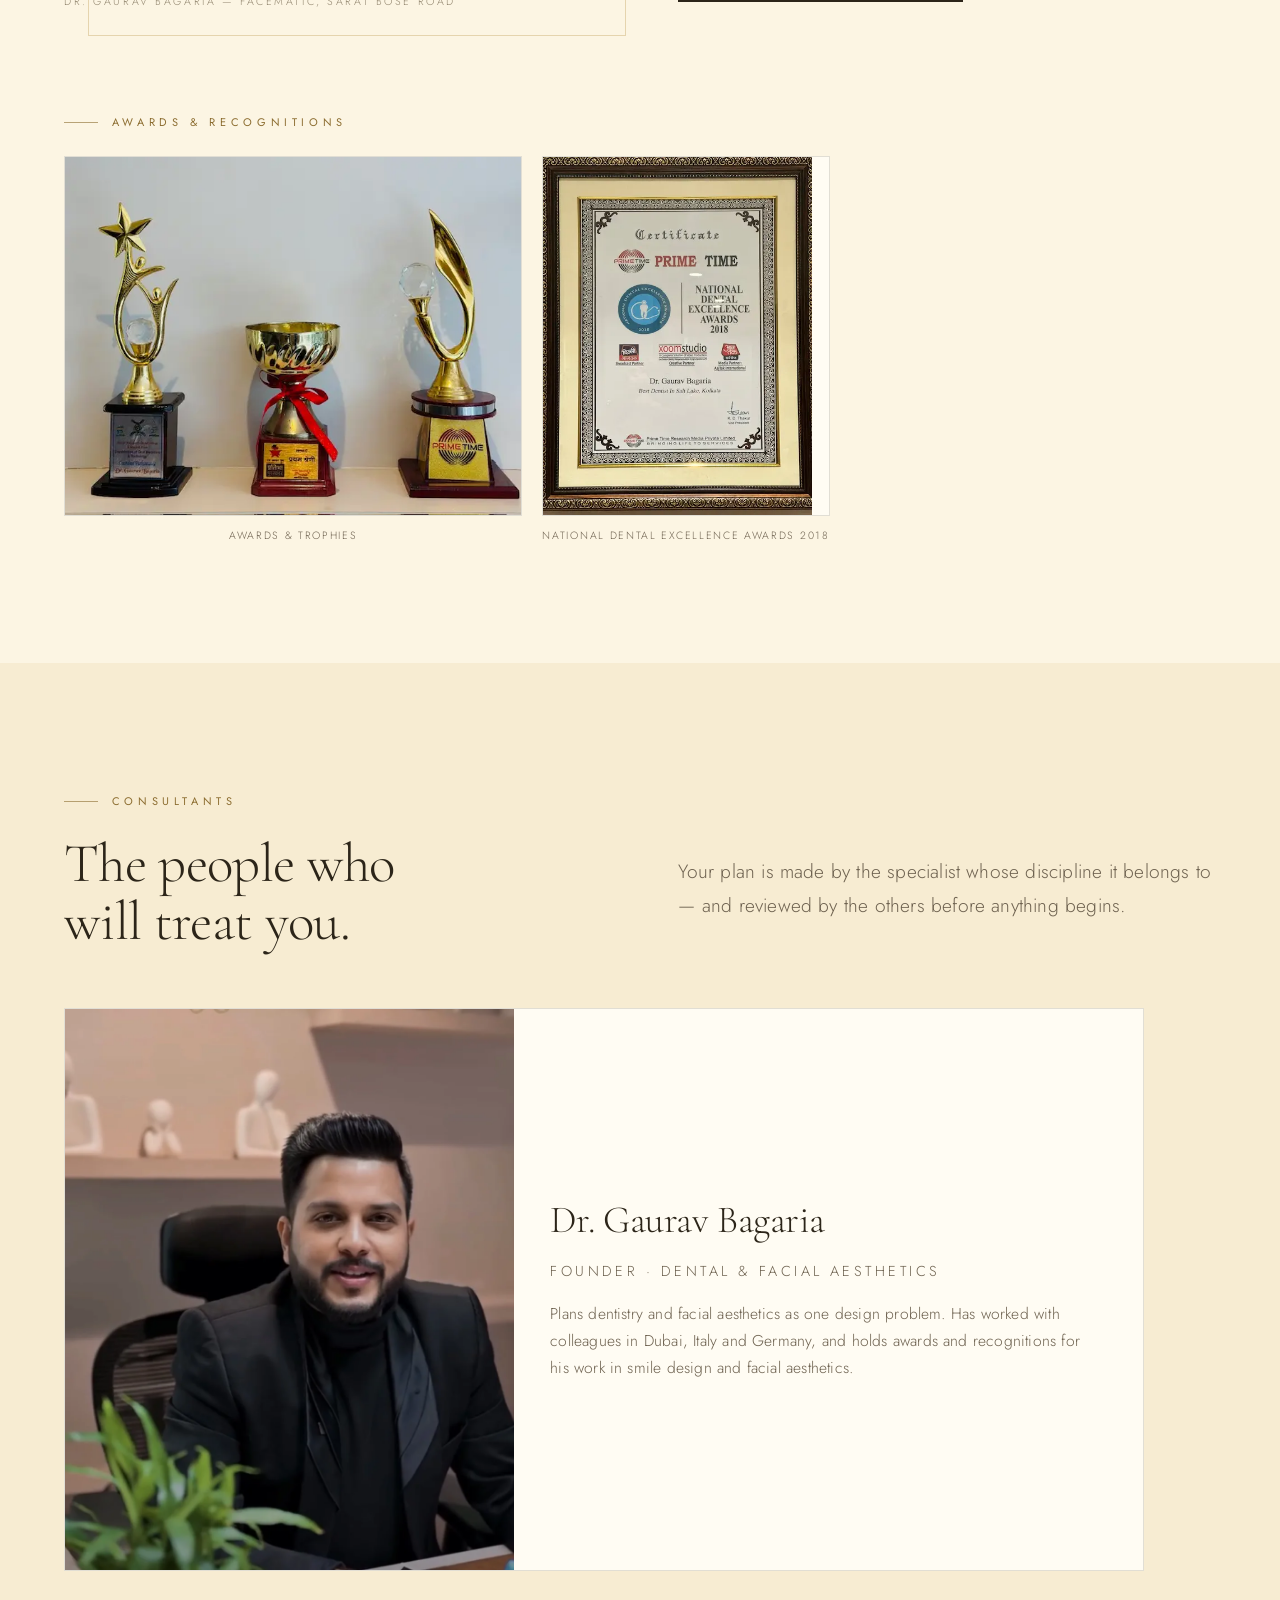
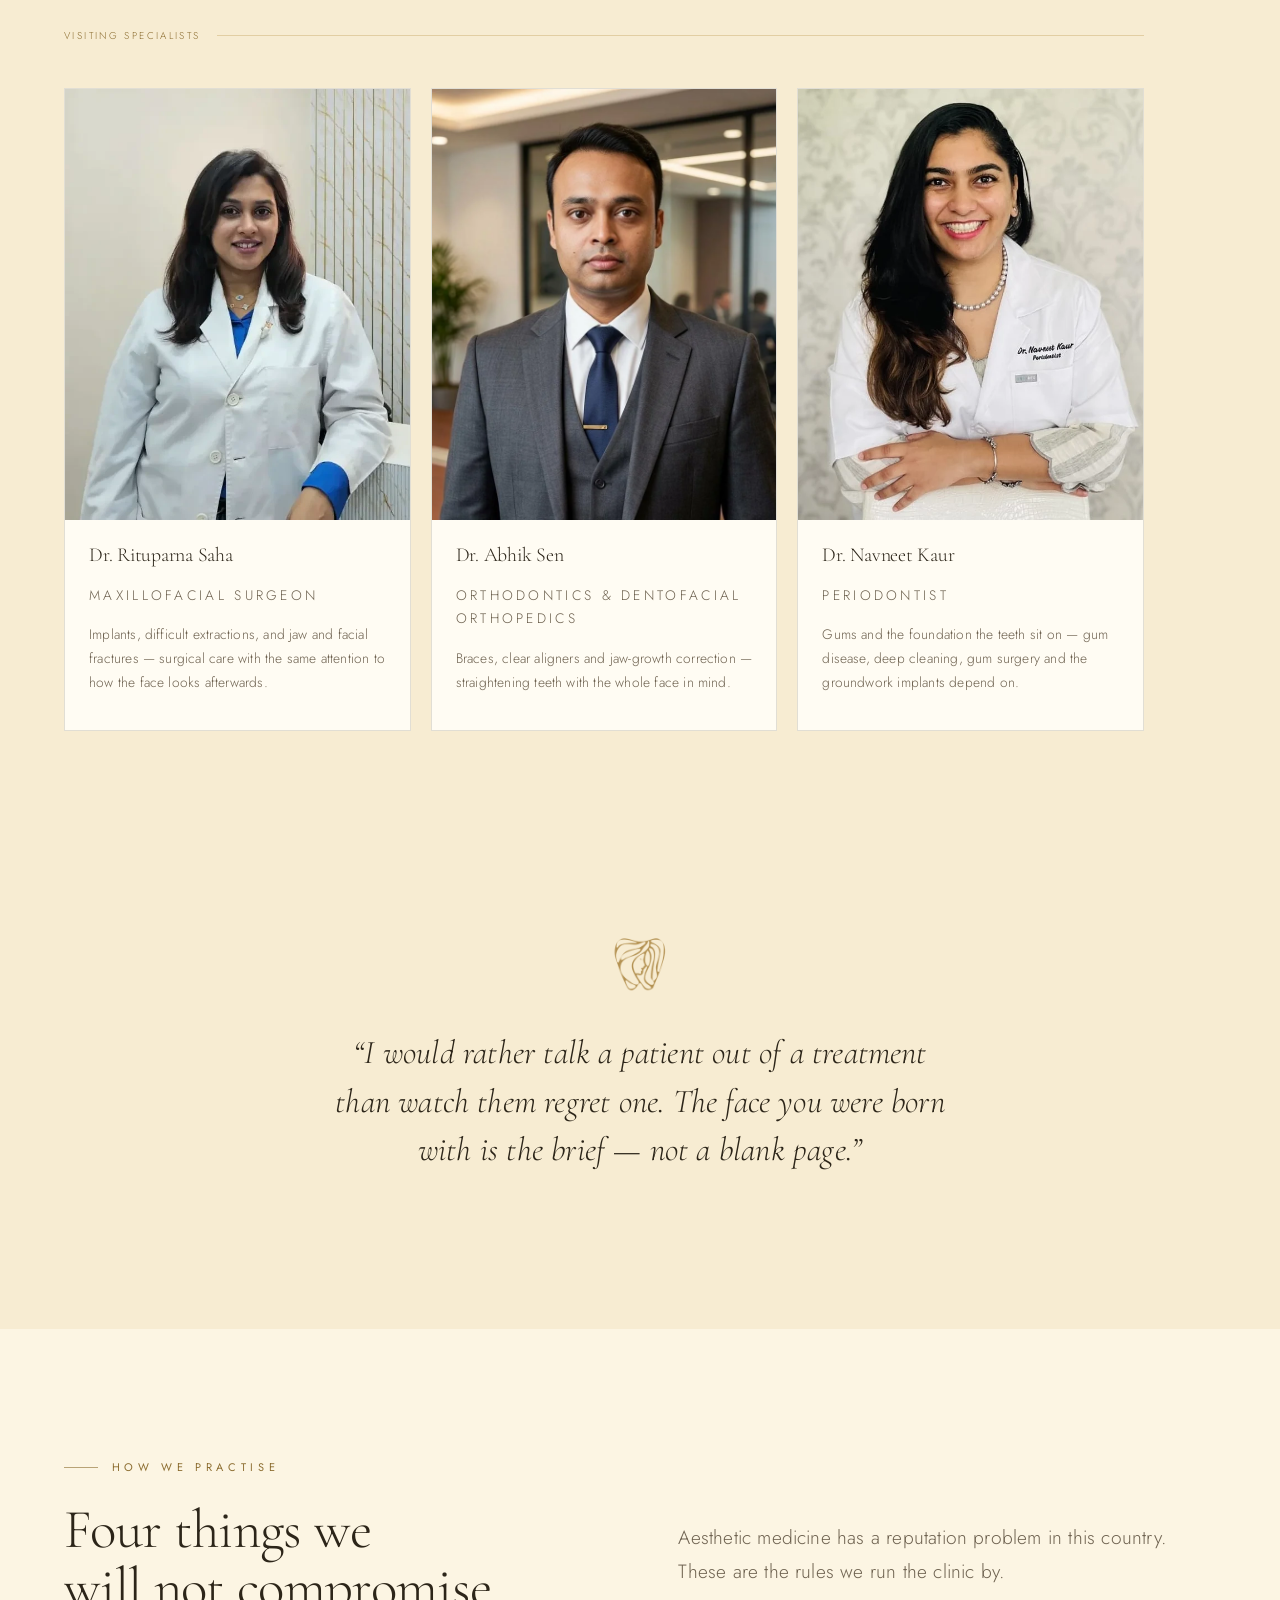
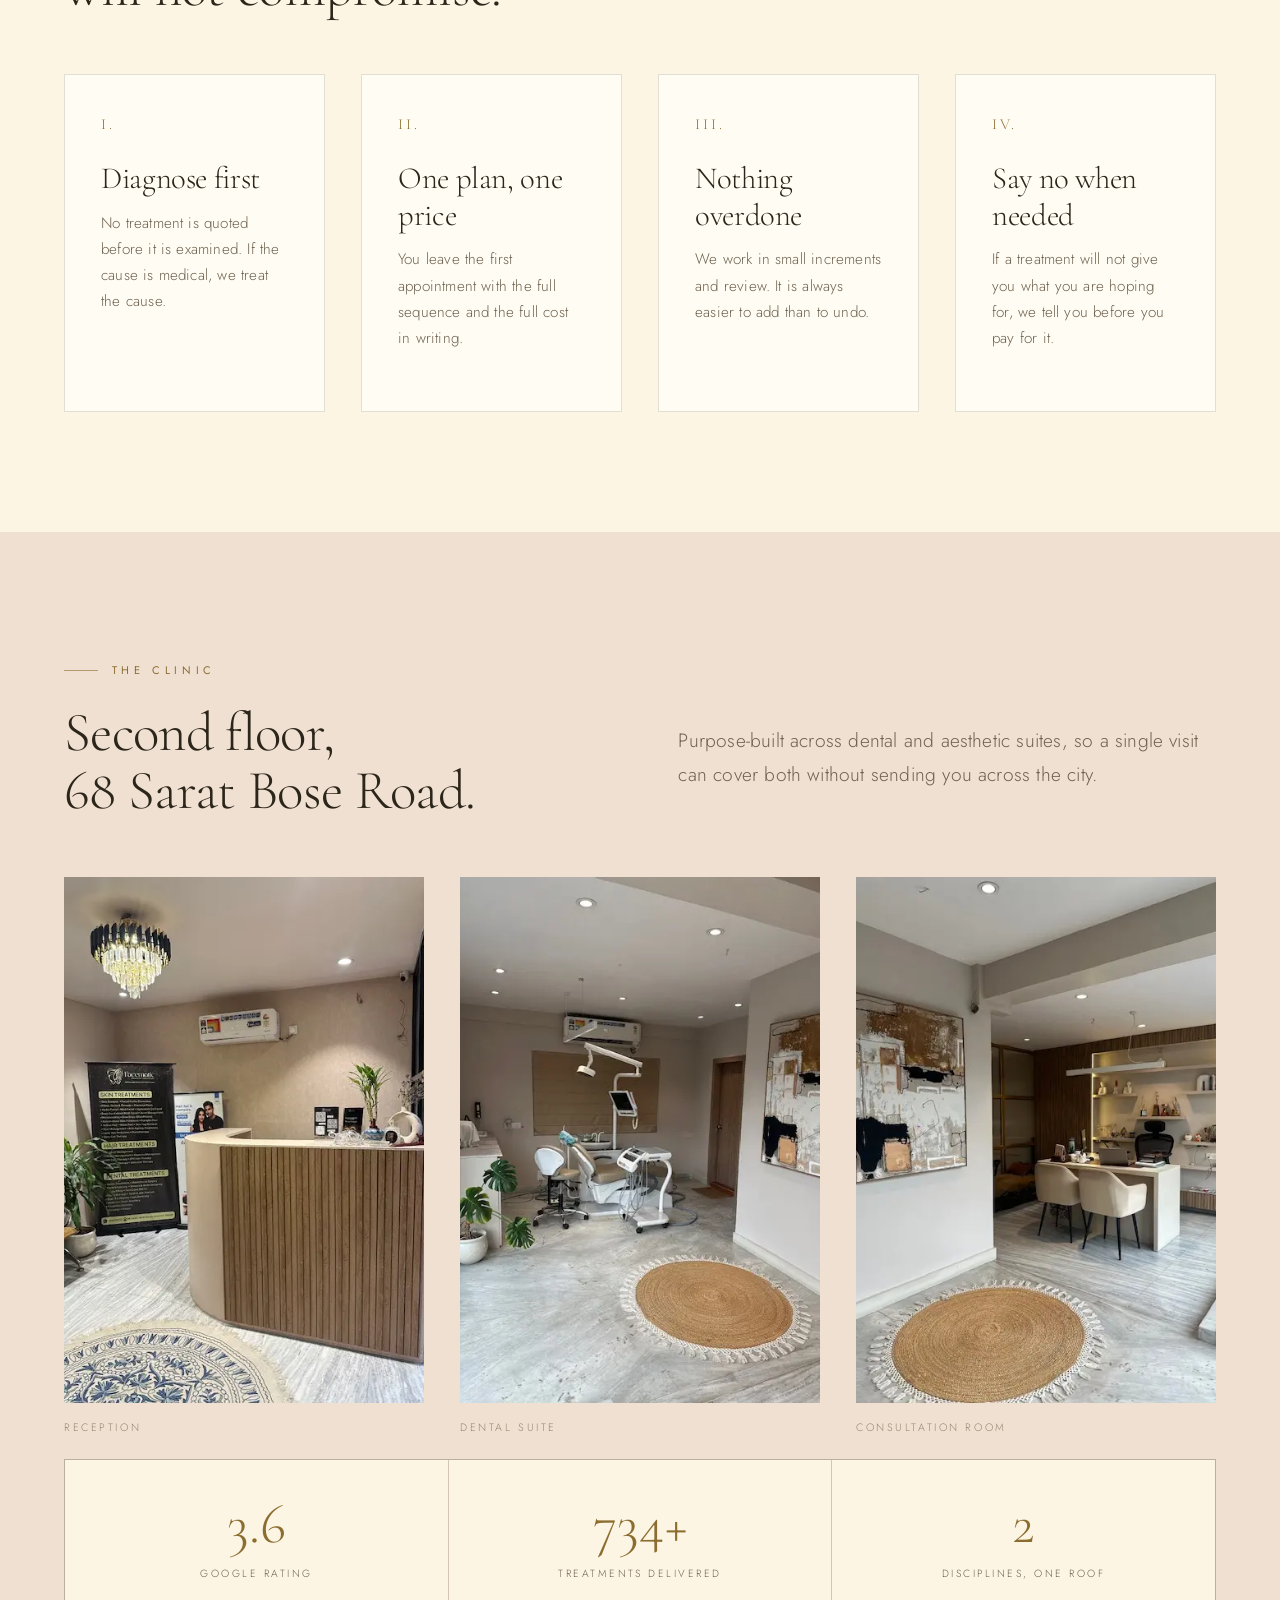
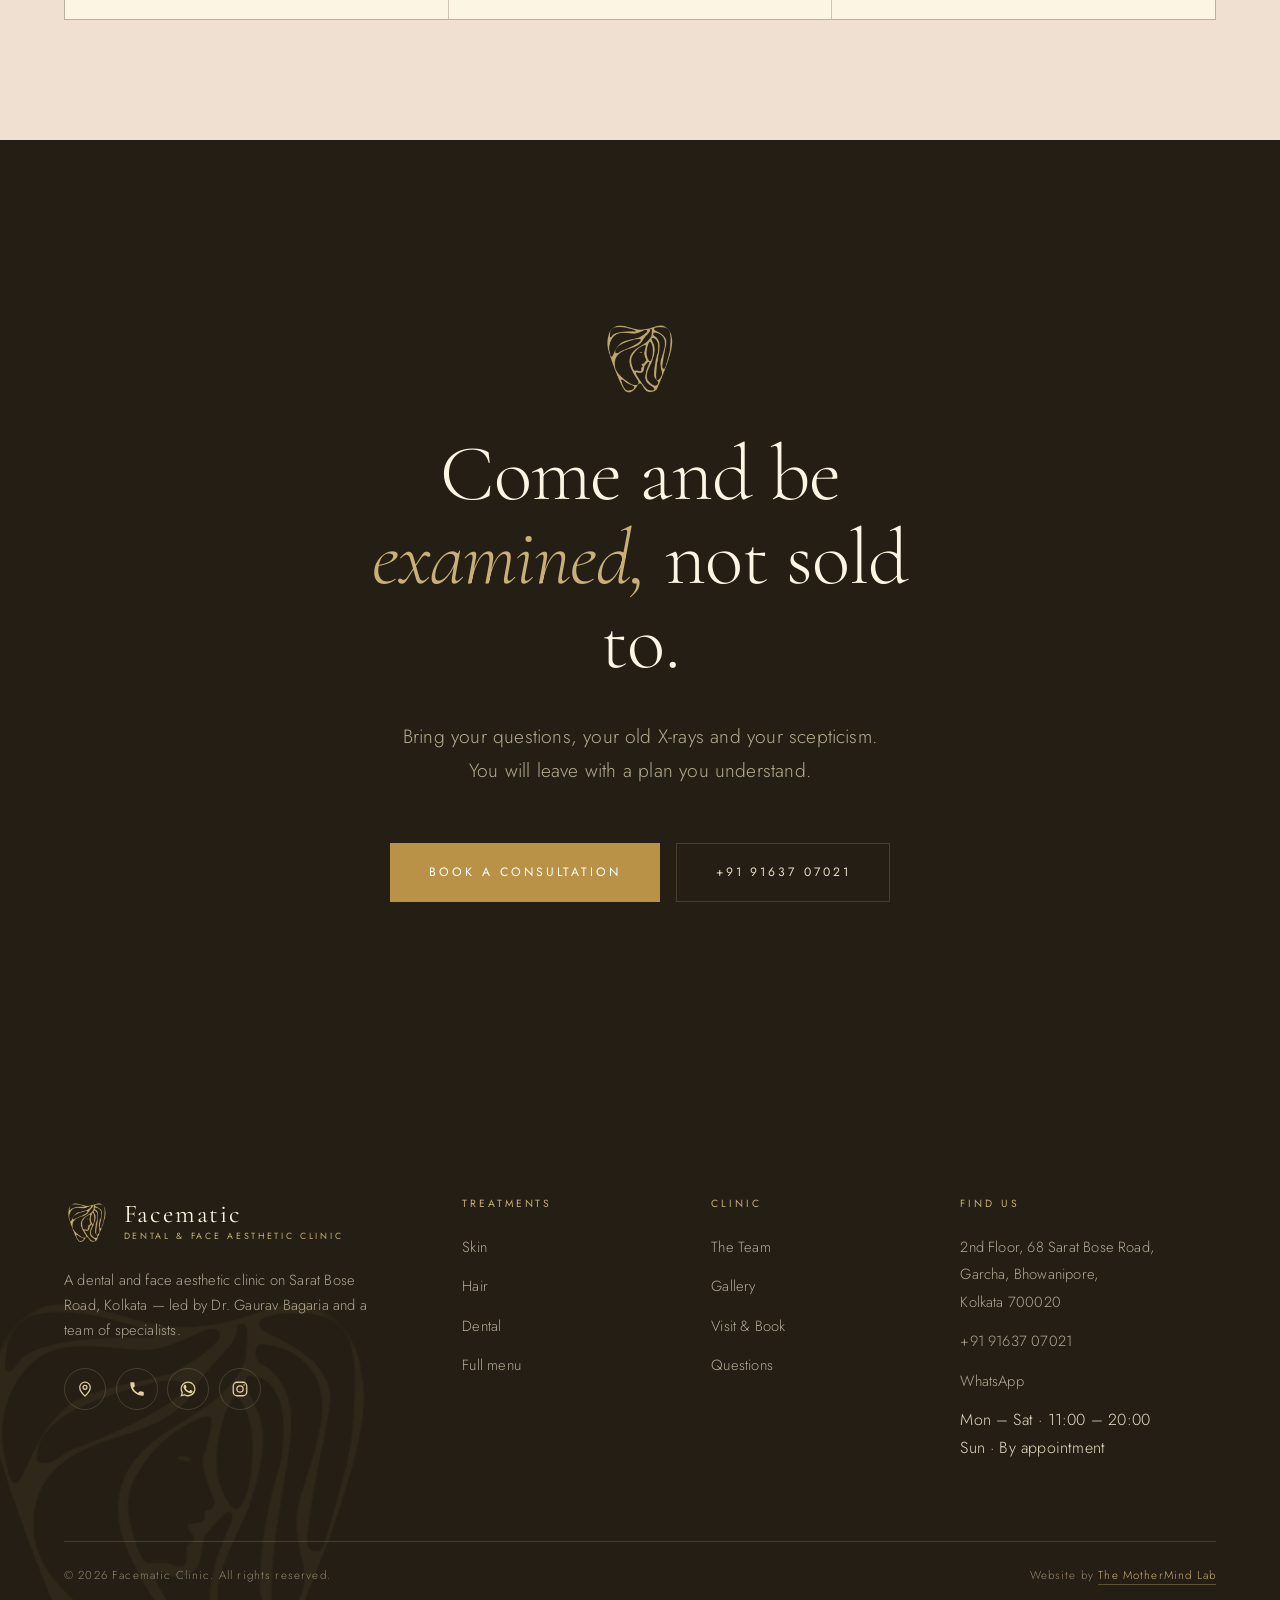
==== commit 8dc5ac6e: "Media section: eight real press and event features Replaces the placeholders with cards for the clin" ====
--- a/about.html
+++ b/about.html
@@ -14,7 +14,7 @@
 <meta property="og:image" content="https://facematic.in/assets/img/og-image.jpg">
 <meta name="twitter:card" content="summary_large_image">
 <link rel="icon" href="assets/img/mark-brand.png">
-<link rel="stylesheet" href="assets/css/facematic.css?v=53">
+<link rel="stylesheet" href="assets/css/facematic.css?v=54">
 </head>
 <body>
 
@@ -323,6 +323,6 @@
   <a href="https://wa.me/919163707021" target="_blank" rel="noopener">WhatsApp</a>
 </div>
 
-<script src="assets/js/facematic.js?v=53"></script>
+<script src="assets/js/facematic.js?v=54"></script>
 </body>
 </html>
--- a/assets/css/facematic.css
+++ b/assets/css/facematic.css
@@ -944,40 +944,27 @@
 .team-3 .doc{height:100%;}
 
 /* ---------- 21. MEDIA / PRESS ---------- */
-.medgrid{display:grid;grid-template-columns:repeat(2,1fr);gap:clamp(1rem,2.2vw,1.7rem);}
-@media(max-width:760px){.medgrid{grid-template-columns:1fr;}}
-.medvid{position:relative;display:block;aspect-ratio:16/9;overflow:hidden;background:var(--ink);}
-.medvid img{width:100%;height:100%;object-fit:cover;display:block;transition:transform 1.1s var(--ease);}
-.medvid::after{content:"";position:absolute;inset:0;z-index:1;
-  background:linear-gradient(to top,rgba(20,16,10,.88) 0%,rgba(20,16,10,.35) 45%,rgba(20,16,10,0) 75%);}
-.medvid:hover img{transform:scale(1.04);}
-.med-play{position:absolute;z-index:2;top:50%;left:50%;transform:translate(-50%,-50%);
-  width:58px;height:58px;border-radius:50%;display:grid;place-items:center;
-  background:rgba(252,245,227,.92);color:var(--espresso);transition:all var(--med);}
-.med-play svg{width:20px;height:20px;margin-left:3px;}
-.medvid:hover .med-play{background:var(--gold-2);transform:translate(-50%,-50%) scale(1.07);}
-.med-meta{position:absolute;z-index:2;left:0;right:0;bottom:0;padding:clamp(.9rem,1.6vw,1.3rem);}
-.med-tag{display:block;font-size:.58rem;letter-spacing:.2em;text-transform:uppercase;color:var(--gold-2);margin-bottom:.3rem;}
-.med-title{display:block;font-family:var(--serif);font-weight:300;color:var(--butter);
-  font-size:clamp(1rem,1.5vw,1.25rem);line-height:1.25;}
-
-.presrow{display:grid;grid-template-columns:repeat(3,1fr);gap:clamp(.8rem,1.8vw,1.4rem);margin-top:clamp(1.4rem,3vw,2.4rem);}
-@media(max-width:620px){.presrow{grid-template-columns:repeat(2,1fr);}}
-.pres{margin:0;}
-.pres .ba-open{display:block;width:100%;padding:0;border:0;background:none;cursor:zoom-in;}
-.pres img{width:100%;aspect-ratio:3/4;object-fit:cover;display:block;border:1px solid var(--line);
-  transition:opacity var(--med);}
-.pres .ba-open:hover img{opacity:.88;}
-.pres-cap{margin-top:.6rem;font-size:.63rem;letter-spacing:.18em;text-transform:uppercase;color:var(--slate-2);}
-
-/* placeholders — visible only until the real items are supplied */
-.med-ph{display:grid;place-items:center;text-align:center;padding:1.2rem;
-  border:1px dashed var(--line-gold);background:var(--cream);color:var(--slate-2);}
-.medvid.med-ph{background:var(--cream);aspect-ratio:16/9;}
-.medvid.med-ph::after{display:none;}
-.pres.med-ph{aspect-ratio:3/4;}
-.med-ph-t{display:block;font-family:var(--serif);font-size:1rem;color:var(--gold-deep);margin-bottom:.35rem;}
-.med-ph-s{display:block;font-size:.62rem;letter-spacing:.16em;text-transform:uppercase;}
+.medgrid{display:grid;grid-template-columns:repeat(4,1fr);gap:clamp(.8rem,1.6vw,1.4rem);}
+@media(max-width:1024px){.medgrid{grid-template-columns:repeat(3,1fr);}}
+@media(max-width:760px){.medgrid{grid-template-columns:repeat(2,1fr);}}
+.medcard{display:block;}
+.medcard-img{position:relative;display:block;aspect-ratio:4/5;overflow:hidden;background:var(--butter-3);
+  border:1px solid var(--line);}
+.medcard-img img{width:100%;height:100%;object-fit:cover;display:block;
+  transition:transform 1.1s var(--ease),filter var(--med);}
+.medcard:hover .medcard-img img{transform:scale(1.05);}
+.medcard:hover .medcard-img{border-color:var(--gold);}
+.med-play{position:absolute;top:50%;left:50%;transform:translate(-50%,-50%);
+  width:46px;height:46px;border-radius:50%;display:grid;place-items:center;
+  background:rgba(252,245,227,.9);color:var(--espresso);transition:all var(--med);}
+.med-play svg{width:16px;height:16px;margin-left:2px;}
+.medcard:hover .med-play{background:var(--gold-2);transform:translate(-50%,-50%) scale(1.08);}
+.medcard-meta{display:block;padding:.75rem .1rem 0;}
+.med-tag{display:block;font-size:.57rem;letter-spacing:.18em;text-transform:uppercase;
+  color:var(--gold-deep);margin-bottom:.3rem;}
+.med-title{display:block;font-family:var(--serif);font-weight:300;color:var(--ink);
+  font-size:clamp(.95rem,1.1vw,1.08rem);line-height:1.3;}
+.med-date{display:block;margin-top:.3rem;font-size:.7rem;color:var(--slate-2);}
 
 /* ---------- team: founder card above three visiting specialists ---------- */
 .team-v2{max-width:1080px;}
